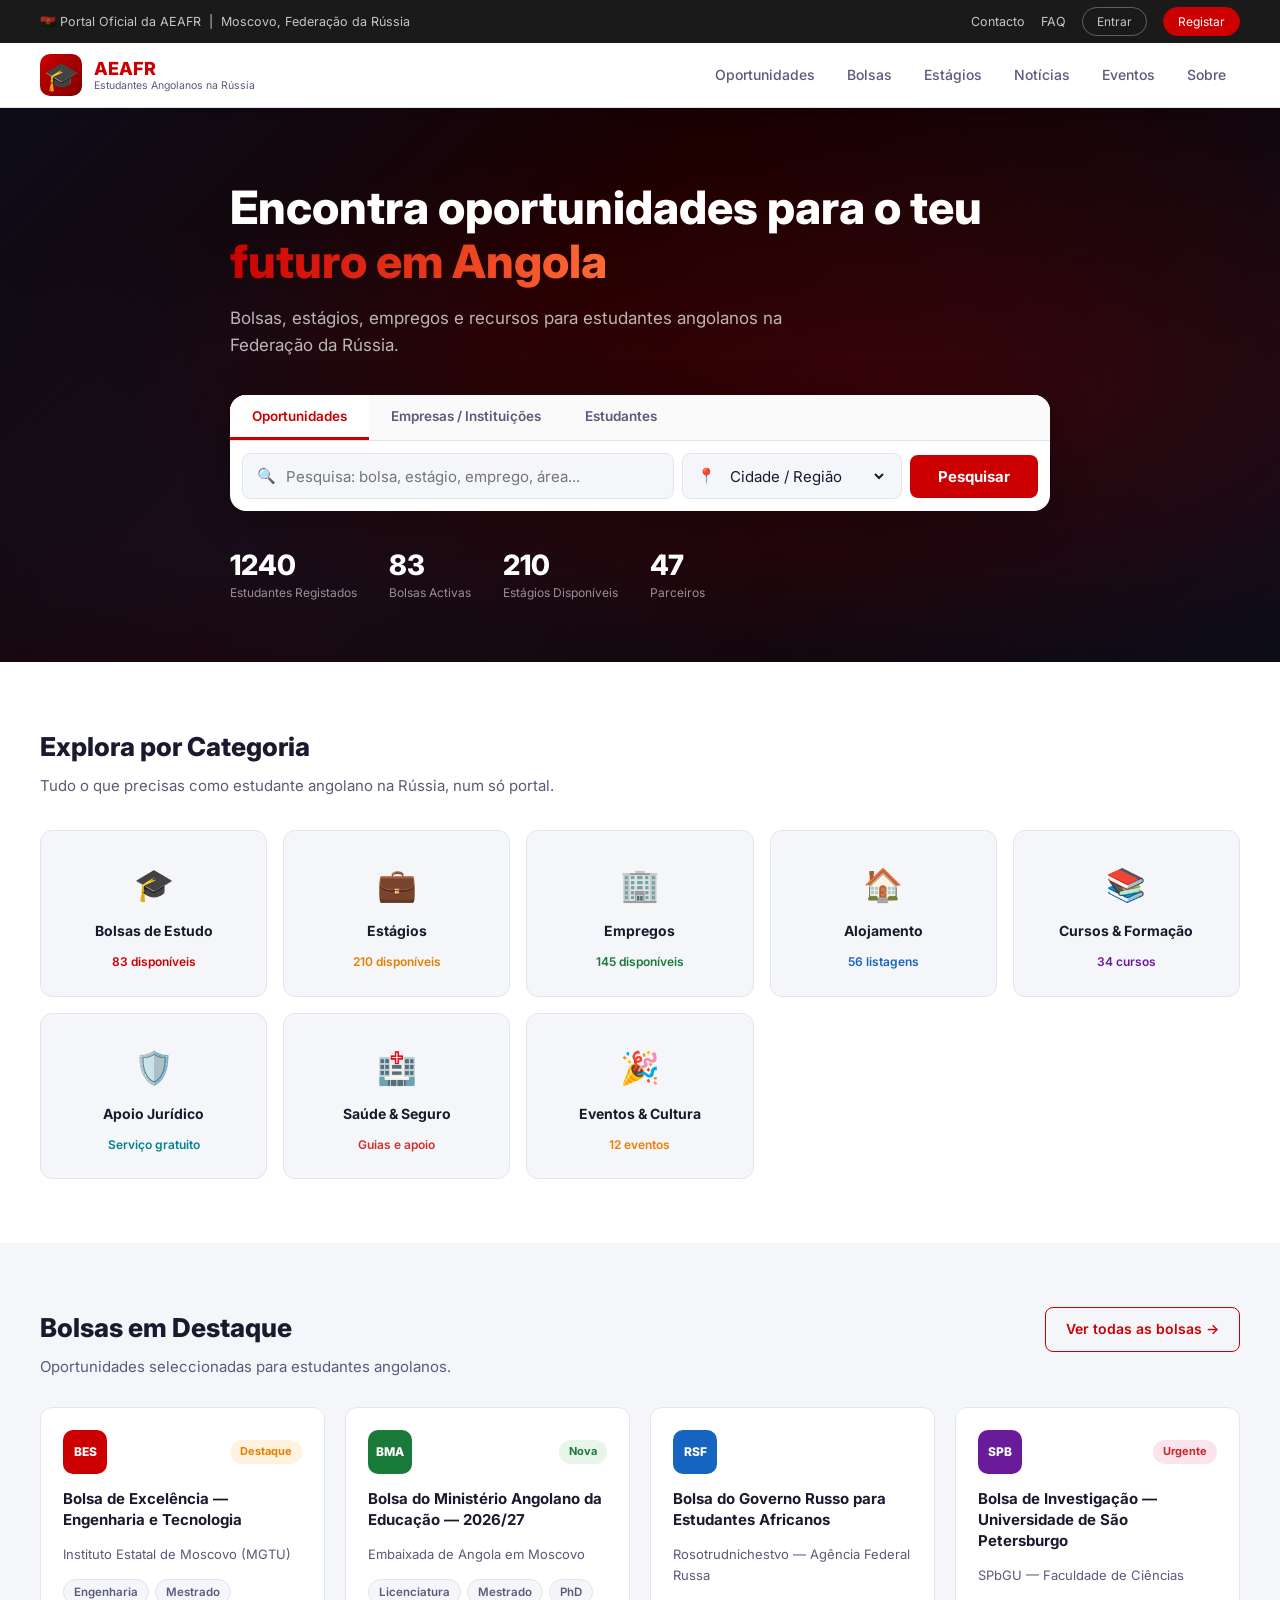
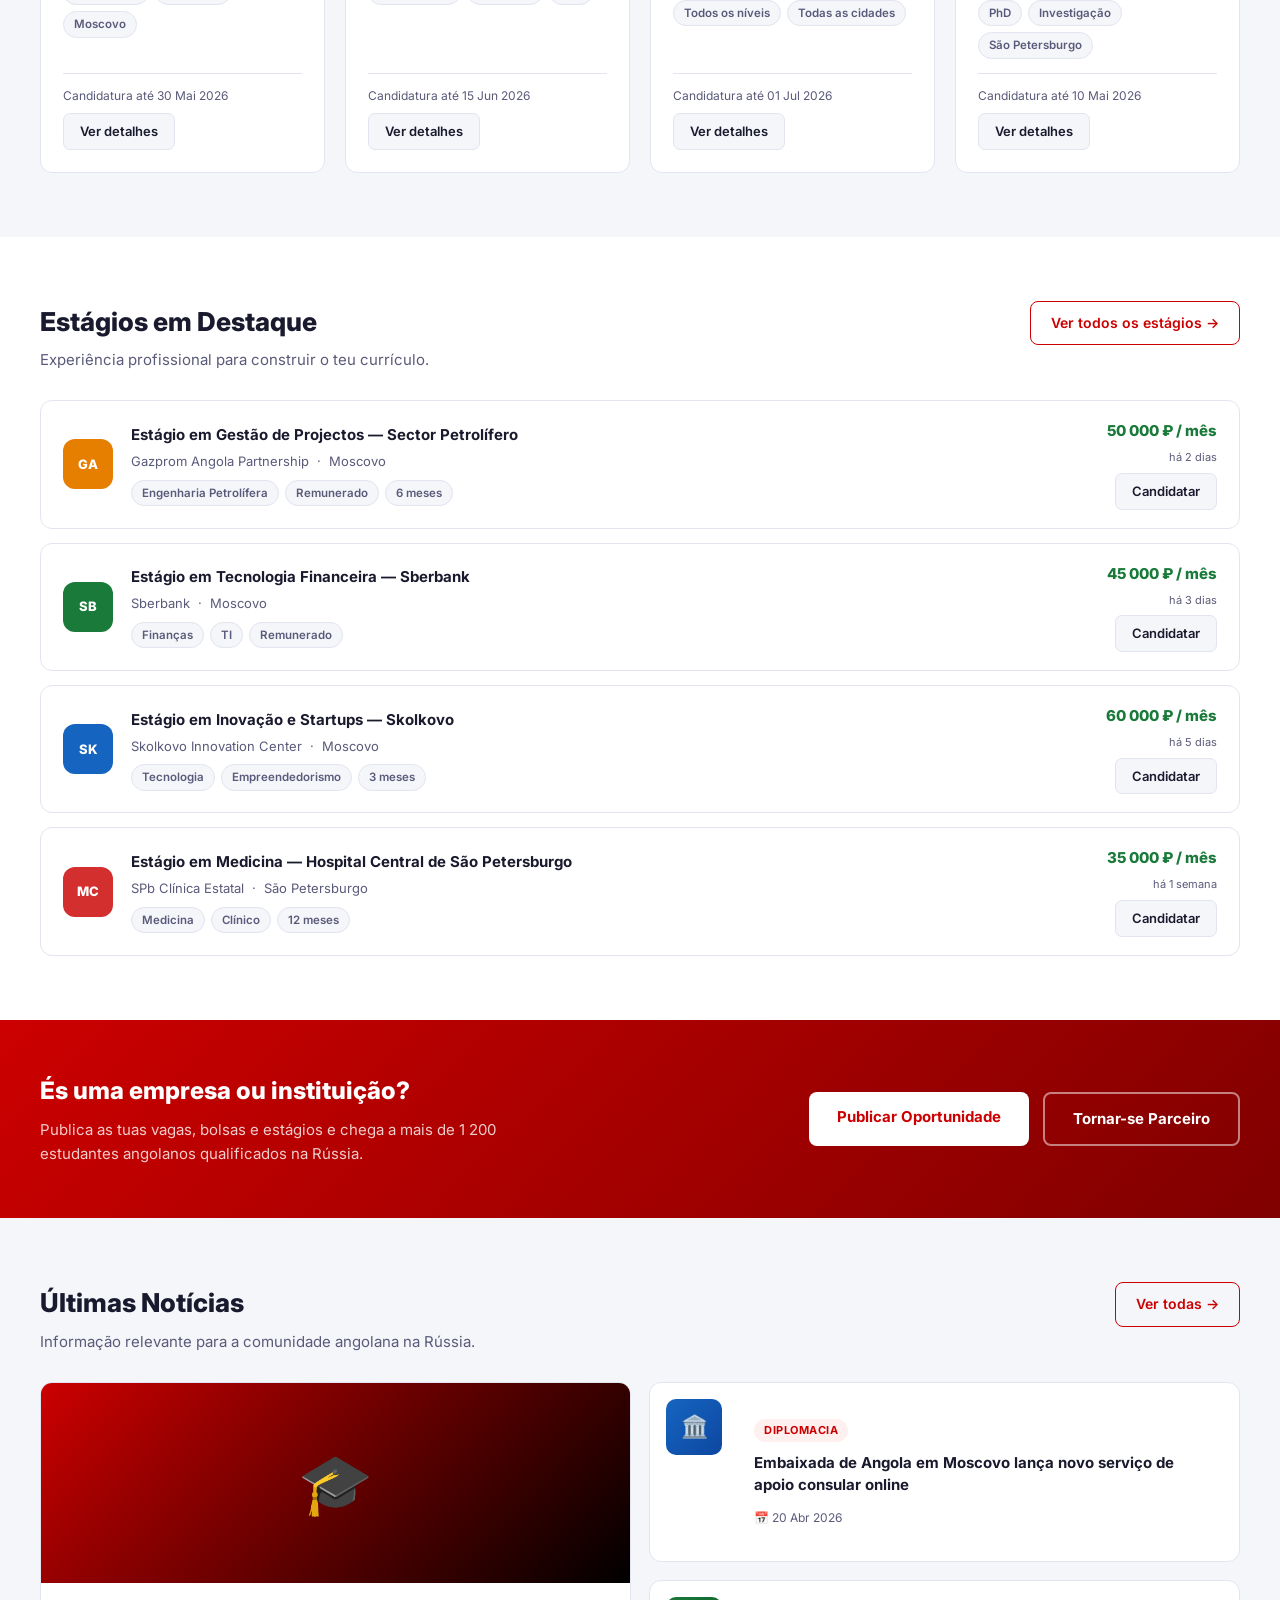
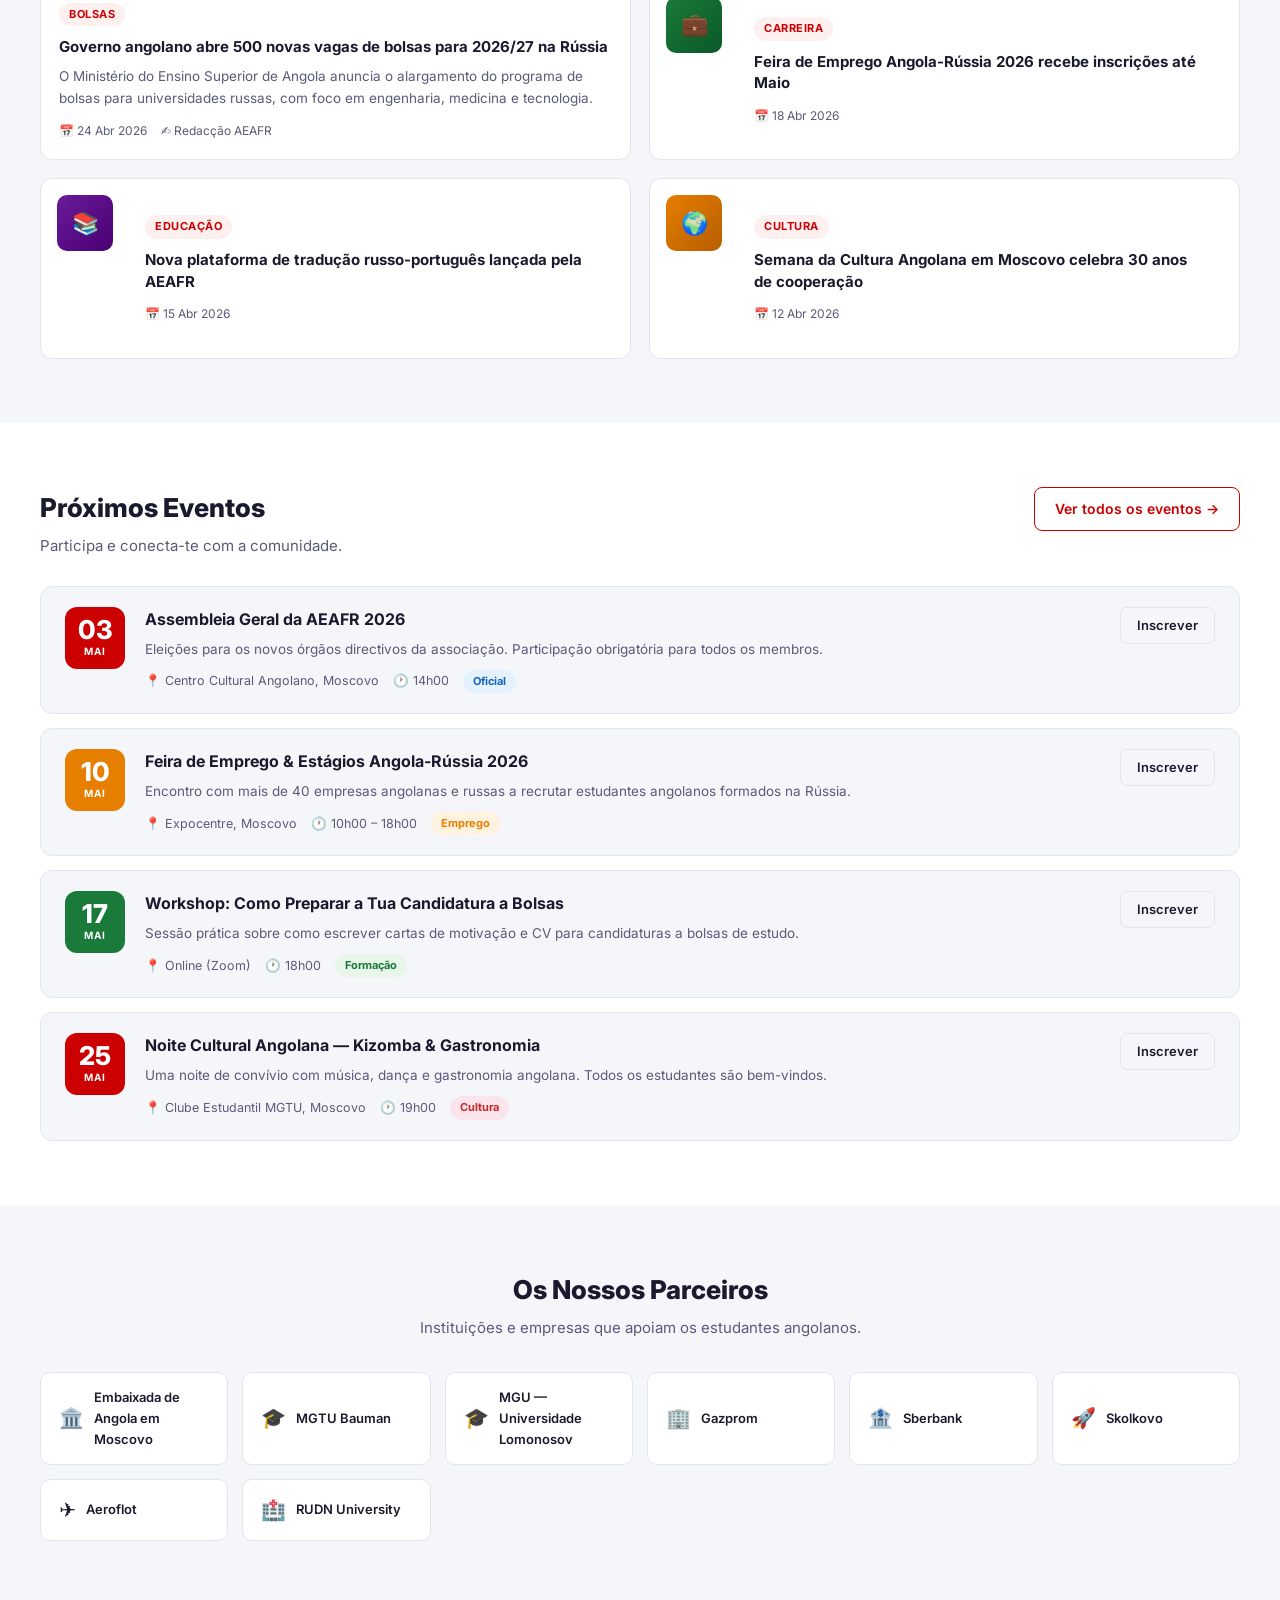
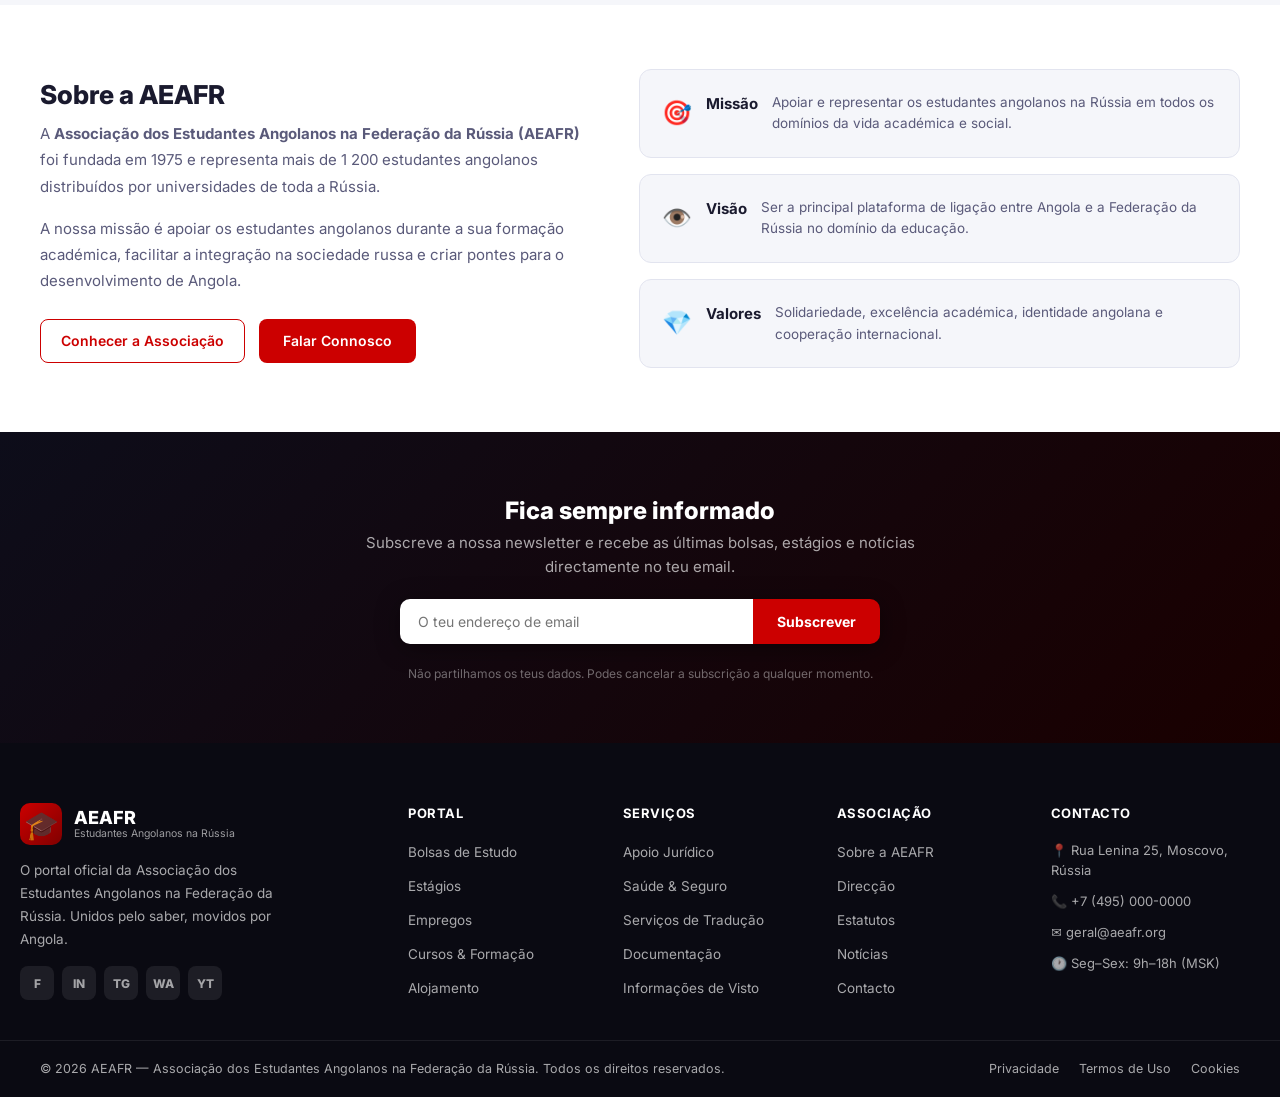
==== index.html @ 0f97c2ab "Add AEAFR student portal — complete frontend Full portal for the Associação dos Estudantes Angolanos" ====
<!DOCTYPE html>
<html lang="pt">
<head>
  <meta charset="UTF-8" />
  <meta name="viewport" content="width=device-width, initial-scale=1.0" />
  <title>AEAFR — Associação dos Estudantes Angolanos na Federação da Rússia</title>
  <meta name="description" content="Portal oficial da Associação dos Estudantes Angolanos na Federação da Rússia. Bolsas, estágios, notícias e apoio aos estudantes." />
  <link rel="stylesheet" href="css/style.css" />
  <link rel="preconnect" href="https://fonts.googleapis.com" />
  <link href="https://fonts.googleapis.com/css2?family=Inter:wght@300;400;500;600;700;800&display=swap" rel="stylesheet" />
</head>
<body>

  <!-- TOP BAR -->
  <div class="topbar">
    <div class="container topbar-inner">
      <span>🇦🇴 Portal Oficial da AEAFR &nbsp;|&nbsp; Moscovo, Federação da Rússia</span>
      <div class="topbar-links">
        <a href="#contacto">Contacto</a>
        <a href="#faq">FAQ</a>
        <a href="login.html" class="btn-topbar">Entrar</a>
        <a href="register.html" class="btn-topbar btn-topbar-accent">Registar</a>
      </div>
    </div>
  </div>

  <!-- HEADER -->
  <header class="header">
    <div class="container header-inner">
      <a href="index.html" class="logo">
        <div class="logo-icon">🎓</div>
        <div class="logo-text">
          <span class="logo-main">AEAFR</span>
          <span class="logo-sub">Estudantes Angolanos na Rússia</span>
        </div>
      </a>

      <nav class="nav">
        <a href="#oportunidades" class="nav-link">Oportunidades</a>
        <a href="#bolsas" class="nav-link">Bolsas</a>
        <a href="#estagios" class="nav-link">Estágios</a>
        <a href="#noticias" class="nav-link">Notícias</a>
        <a href="#eventos" class="nav-link">Eventos</a>
        <a href="#sobre" class="nav-link">Sobre</a>
      </nav>

      <button class="hamburger" id="hamburger" aria-label="Menu">
        <span></span><span></span><span></span>
      </button>
    </div>

    <nav class="mobile-nav" id="mobileNav">
      <a href="#oportunidades">Oportunidades</a>
      <a href="#bolsas">Bolsas</a>
      <a href="#estagios">Estágios</a>
      <a href="#noticias">Notícias</a>
      <a href="#eventos">Eventos</a>
      <a href="#sobre">Sobre</a>
    </nav>
  </header>

  <!-- HERO -->
  <section class="hero">
    <div class="hero-bg"></div>
    <div class="container hero-content">
      <h1 class="hero-title">Encontra oportunidades para o teu <span class="highlight">futuro em Angola</span></h1>
      <p class="hero-subtitle">Bolsas, estágios, empregos e recursos para estudantes angolanos na Federação da Rússia.</p>

      <div class="search-box">
        <div class="search-tabs">
          <button class="tab active" data-tab="oportunidades">Oportunidades</button>
          <button class="tab" data-tab="empresas">Empresas / Instituições</button>
          <button class="tab" data-tab="estudantes">Estudantes</button>
        </div>
        <div class="search-form">
          <div class="search-field">
            <span class="search-icon">🔍</span>
            <input type="text" id="searchInput" placeholder="Pesquisa: bolsa, estágio, emprego, área..." />
          </div>
          <div class="search-field search-location">
            <span class="search-icon">📍</span>
            <select id="searchLocation">
              <option value="">Cidade / Região</option>
              <option>Moscovo</option>
              <option>São Petersburgo</option>
              <option>Novosibirsk</option>
              <option>Ecaterimburgo</option>
              <option>Cazã</option>
              <option>Nizhny Novgorod</option>
              <option>Toda a Rússia</option>
            </select>
          </div>
          <button class="btn-search" onclick="doSearch()">Pesquisar</button>
        </div>
      </div>

      <div class="hero-stats">
        <div class="stat"><span class="stat-num" data-target="1240">0</span><span class="stat-label">Estudantes Registados</span></div>
        <div class="stat"><span class="stat-num" data-target="83">0</span><span class="stat-label">Bolsas Activas</span></div>
        <div class="stat"><span class="stat-num" data-target="210">0</span><span class="stat-label">Estágios Disponíveis</span></div>
        <div class="stat"><span class="stat-num" data-target="47">0</span><span class="stat-label">Parceiros</span></div>
      </div>
    </div>
  </section>

  <!-- CATEGORIAS -->
  <section class="categorias" id="oportunidades">
    <div class="container">
      <h2 class="section-title">Explora por Categoria</h2>
      <p class="section-sub">Tudo o que precisas como estudante angolano na Rússia, num só portal.</p>
      <div class="cat-grid">
        <a href="bolsas.html" class="cat-card" style="--c:#cc0000">
          <div class="cat-icon">🎓</div>
          <div class="cat-name">Bolsas de Estudo</div>
          <div class="cat-count">83 disponíveis</div>
        </a>
        <a href="estagios.html" class="cat-card" style="--c:#e67e00">
          <div class="cat-icon">💼</div>
          <div class="cat-name">Estágios</div>
          <div class="cat-count">210 disponíveis</div>
        </a>
        <a href="empregos.html" class="cat-card" style="--c:#1a7a3a">
          <div class="cat-icon">🏢</div>
          <div class="cat-name">Empregos</div>
          <div class="cat-count">145 disponíveis</div>
        </a>
        <a href="alojamento.html" class="cat-card" style="--c:#1565c0">
          <div class="cat-icon">🏠</div>
          <div class="cat-name">Alojamento</div>
          <div class="cat-count">56 listagens</div>
        </a>
        <a href="cursos.html" class="cat-card" style="--c:#6a1b9a">
          <div class="cat-icon">📚</div>
          <div class="cat-name">Cursos & Formação</div>
          <div class="cat-count">34 cursos</div>
        </a>
        <a href="servicos.html" class="cat-card" style="--c:#00838f">
          <div class="cat-icon">🛡️</div>
          <div class="cat-name">Apoio Jurídico</div>
          <div class="cat-count">Serviço gratuito</div>
        </a>
        <a href="saude.html" class="cat-card" style="--c:#d32f2f">
          <div class="cat-icon">🏥</div>
          <div class="cat-name">Saúde & Seguro</div>
          <div class="cat-count">Guias e apoio</div>
        </a>
        <a href="eventos.html" class="cat-card" style="--c:#f57c00">
          <div class="cat-icon">🎉</div>
          <div class="cat-name">Eventos & Cultura</div>
          <div class="cat-count">12 eventos</div>
        </a>
      </div>
    </div>
  </section>

  <!-- OPORTUNIDADES EM DESTAQUE -->
  <section class="oport-section" id="bolsas">
    <div class="container">
      <div class="section-header">
        <div>
          <h2 class="section-title">Bolsas em Destaque</h2>
          <p class="section-sub">Oportunidades seleccionadas para estudantes angolanos.</p>
        </div>
        <a href="bolsas.html" class="btn-outline">Ver todas as bolsas →</a>
      </div>

      <div class="oport-grid" id="bolsasGrid">

        <article class="oport-card">
          <div class="oport-card-header">
            <div class="oport-logo" style="background:#cc0000">BES</div>
            <div class="oport-badge destaque">Destaque</div>
          </div>
          <h3 class="oport-title">Bolsa de Excelência — Engenharia e Tecnologia</h3>
          <p class="oport-org">Instituto Estatal de Moscovo (MGTU)</p>
          <div class="oport-tags">
            <span class="tag">Engenharia</span>
            <span class="tag">Mestrado</span>
            <span class="tag">Moscovo</span>
          </div>
          <div class="oport-footer">
            <span class="oport-date">Candidatura até 30 Mai 2026</span>
            <a href="#" class="btn-card">Ver detalhes</a>
          </div>
        </article>

        <article class="oport-card">
          <div class="oport-card-header">
            <div class="oport-logo" style="background:#1a7a3a">BMA</div>
            <div class="oport-badge nova">Nova</div>
          </div>
          <h3 class="oport-title">Bolsa do Ministério Angolano da Educação — 2026/27</h3>
          <p class="oport-org">Embaixada de Angola em Moscovo</p>
          <div class="oport-tags">
            <span class="tag">Licenciatura</span>
            <span class="tag">Mestrado</span>
            <span class="tag">PhD</span>
          </div>
          <div class="oport-footer">
            <span class="oport-date">Candidatura até 15 Jun 2026</span>
            <a href="#" class="btn-card">Ver detalhes</a>
          </div>
        </article>

        <article class="oport-card">
          <div class="oport-card-header">
            <div class="oport-logo" style="background:#1565c0">RSF</div>
            <div class="oport-badge"></div>
          </div>
          <h3 class="oport-title">Bolsa do Governo Russo para Estudantes Africanos</h3>
          <p class="oport-org">Rosotrudnichestvo — Agência Federal Russa</p>
          <div class="oport-tags">
            <span class="tag">Todos os níveis</span>
            <span class="tag">Todas as cidades</span>
          </div>
          <div class="oport-footer">
            <span class="oport-date">Candidatura até 01 Jul 2026</span>
            <a href="#" class="btn-card">Ver detalhes</a>
          </div>
        </article>

        <article class="oport-card">
          <div class="oport-card-header">
            <div class="oport-logo" style="background:#6a1b9a">SPB</div>
            <div class="oport-badge urgente">Urgente</div>
          </div>
          <h3 class="oport-title">Bolsa de Investigação — Universidade de São Petersburgo</h3>
          <p class="oport-org">SPbGU — Faculdade de Ciências</p>
          <div class="oport-tags">
            <span class="tag">PhD</span>
            <span class="tag">Investigação</span>
            <span class="tag">São Petersburgo</span>
          </div>
          <div class="oport-footer">
            <span class="oport-date">Candidatura até 10 Mai 2026</span>
            <a href="#" class="btn-card">Ver detalhes</a>
          </div>
        </article>

      </div>
    </div>
  </section>

  <!-- ESTÁGIOS -->
  <section class="oport-section oport-light" id="estagios">
    <div class="container">
      <div class="section-header">
        <div>
          <h2 class="section-title">Estágios em Destaque</h2>
          <p class="section-sub">Experiência profissional para construir o teu currículo.</p>
        </div>
        <a href="estagios.html" class="btn-outline">Ver todos os estágios →</a>
      </div>

      <div class="estagios-list">

        <article class="estagio-card">
          <div class="estagio-logo" style="background:#e67e00">GA</div>
          <div class="estagio-info">
            <h3><a href="#">Estágio em Gestão de Projectos — Sector Petrolífero</a></h3>
            <p class="estagio-org">Gazprom Angola Partnership &nbsp;·&nbsp; Moscovo</p>
            <div class="oport-tags">
              <span class="tag">Engenharia Petrolífera</span>
              <span class="tag">Remunerado</span>
              <span class="tag">6 meses</span>
            </div>
          </div>
          <div class="estagio-meta">
            <span class="estagio-salario">50 000 ₽ / mês</span>
            <span class="estagio-data">há 2 dias</span>
            <a href="#" class="btn-card">Candidatar</a>
          </div>
        </article>

        <article class="estagio-card">
          <div class="estagio-logo" style="background:#1a7a3a">SB</div>
          <div class="estagio-info">
            <h3><a href="#">Estágio em Tecnologia Financeira — Sberbank</a></h3>
            <p class="estagio-org">Sberbank &nbsp;·&nbsp; Moscovo</p>
            <div class="oport-tags">
              <span class="tag">Finanças</span>
              <span class="tag">TI</span>
              <span class="tag">Remunerado</span>
            </div>
          </div>
          <div class="estagio-meta">
            <span class="estagio-salario">45 000 ₽ / mês</span>
            <span class="estagio-data">há 3 dias</span>
            <a href="#" class="btn-card">Candidatar</a>
          </div>
        </article>

        <article class="estagio-card">
          <div class="estagio-logo" style="background:#1565c0">SK</div>
          <div class="estagio-info">
            <h3><a href="#">Estágio em Inovação e Startups — Skolkovo</a></h3>
            <p class="estagio-org">Skolkovo Innovation Center &nbsp;·&nbsp; Moscovo</p>
            <div class="oport-tags">
              <span class="tag">Tecnologia</span>
              <span class="tag">Empreendedorismo</span>
              <span class="tag">3 meses</span>
            </div>
          </div>
          <div class="estagio-meta">
            <span class="estagio-salario">60 000 ₽ / mês</span>
            <span class="estagio-data">há 5 dias</span>
            <a href="#" class="btn-card">Candidatar</a>
          </div>
        </article>

        <article class="estagio-card">
          <div class="estagio-logo" style="background:#d32f2f">MC</div>
          <div class="estagio-info">
            <h3><a href="#">Estágio em Medicina — Hospital Central de São Petersburgo</a></h3>
            <p class="estagio-org">SPb Clínica Estatal &nbsp;·&nbsp; São Petersburgo</p>
            <div class="oport-tags">
              <span class="tag">Medicina</span>
              <span class="tag">Clínico</span>
              <span class="tag">12 meses</span>
            </div>
          </div>
          <div class="estagio-meta">
            <span class="estagio-salario">35 000 ₽ / mês</span>
            <span class="estagio-data">há 1 semana</span>
            <a href="#" class="btn-card">Candidatar</a>
          </div>
        </article>

      </div>
    </div>
  </section>

  <!-- BANNER CTA -->
  <section class="cta-banner">
    <div class="container cta-inner">
      <div class="cta-text">
        <h2>És uma empresa ou instituição?</h2>
        <p>Publica as tuas vagas, bolsas e estágios e chega a mais de 1 200 estudantes angolanos qualificados na Rússia.</p>
      </div>
      <div class="cta-actions">
        <a href="publicar.html" class="btn-cta-primary">Publicar Oportunidade</a>
        <a href="parceiros.html" class="btn-cta-secondary">Tornar-se Parceiro</a>
      </div>
    </div>
  </section>

  <!-- NOTÍCIAS -->
  <section class="noticias-section" id="noticias">
    <div class="container">
      <div class="section-header">
        <div>
          <h2 class="section-title">Últimas Notícias</h2>
          <p class="section-sub">Informação relevante para a comunidade angolana na Rússia.</p>
        </div>
        <a href="noticias.html" class="btn-outline">Ver todas →</a>
      </div>

      <div class="noticias-grid">

        <article class="noticia-card noticia-destaque">
          <div class="noticia-img" style="background:linear-gradient(135deg,#cc0000,#000)">
            <div class="noticia-img-content">🎓</div>
          </div>
          <div class="noticia-body">
            <span class="noticia-categoria">Bolsas</span>
            <h3><a href="#">Governo angolano abre 500 novas vagas de bolsas para 2026/27 na Rússia</a></h3>
            <p>O Ministério do Ensino Superior de Angola anuncia o alargamento do programa de bolsas para universidades russas, com foco em engenharia, medicina e tecnologia.</p>
            <div class="noticia-meta">
              <span>📅 24 Abr 2026</span>
              <span>✍️ Redacção AEAFR</span>
            </div>
          </div>
        </article>

        <article class="noticia-card">
          <div class="noticia-img-small" style="background:linear-gradient(135deg,#1565c0,#0d47a1)">🏛️</div>
          <div class="noticia-body">
            <span class="noticia-categoria">Diplomacia</span>
            <h3><a href="#">Embaixada de Angola em Moscovo lança novo serviço de apoio consular online</a></h3>
            <div class="noticia-meta"><span>📅 20 Abr 2026</span></div>
          </div>
        </article>

        <article class="noticia-card">
          <div class="noticia-img-small" style="background:linear-gradient(135deg,#1a7a3a,#0a5928)">💼</div>
          <div class="noticia-body">
            <span class="noticia-categoria">Carreira</span>
            <h3><a href="#">Feira de Emprego Angola-Rússia 2026 recebe inscrições até Maio</a></h3>
            <div class="noticia-meta"><span>📅 18 Abr 2026</span></div>
          </div>
        </article>

        <article class="noticia-card">
          <div class="noticia-img-small" style="background:linear-gradient(135deg,#6a1b9a,#4a0072)">📚</div>
          <div class="noticia-body">
            <span class="noticia-categoria">Educação</span>
            <h3><a href="#">Nova plataforma de tradução russo-português lançada pela AEAFR</a></h3>
            <div class="noticia-meta"><span>📅 15 Abr 2026</span></div>
          </div>
        </article>

        <article class="noticia-card">
          <div class="noticia-img-small" style="background:linear-gradient(135deg,#e67e00,#b85e00)">🌍</div>
          <div class="noticia-body">
            <span class="noticia-categoria">Cultura</span>
            <h3><a href="#">Semana da Cultura Angolana em Moscovo celebra 30 anos de cooperação</a></h3>
            <div class="noticia-meta"><span>📅 12 Abr 2026</span></div>
          </div>
        </article>

      </div>
    </div>
  </section>

  <!-- EVENTOS -->
  <section class="eventos-section" id="eventos">
    <div class="container">
      <div class="section-header">
        <div>
          <h2 class="section-title">Próximos Eventos</h2>
          <p class="section-sub">Participa e conecta-te com a comunidade.</p>
        </div>
        <a href="eventos.html" class="btn-outline">Ver todos os eventos →</a>
      </div>

      <div class="eventos-grid">

        <article class="evento-card">
          <div class="evento-data">
            <span class="evento-dia">03</span>
            <span class="evento-mes">MAI</span>
          </div>
          <div class="evento-info">
            <h3>Assembleia Geral da AEAFR 2026</h3>
            <p>Eleições para os novos órgãos directivos da associação. Participação obrigatória para todos os membros.</p>
            <div class="evento-meta">
              <span>📍 Centro Cultural Angolano, Moscovo</span>
              <span>🕐 14h00</span>
              <span class="evento-tag tag-oficial">Oficial</span>
            </div>
          </div>
          <a href="#" class="btn-card">Inscrever</a>
        </article>

        <article class="evento-card">
          <div class="evento-data" style="--ec:#e67e00">
            <span class="evento-dia">10</span>
            <span class="evento-mes">MAI</span>
          </div>
          <div class="evento-info">
            <h3>Feira de Emprego & Estágios Angola-Rússia 2026</h3>
            <p>Encontro com mais de 40 empresas angolanas e russas a recrutar estudantes angolanos formados na Rússia.</p>
            <div class="evento-meta">
              <span>📍 Expocentre, Moscovo</span>
              <span>🕐 10h00 – 18h00</span>
              <span class="evento-tag tag-emprego">Emprego</span>
            </div>
          </div>
          <a href="#" class="btn-card">Inscrever</a>
        </article>

        <article class="evento-card">
          <div class="evento-data" style="--ec:#1a7a3a">
            <span class="evento-dia">17</span>
            <span class="evento-mes">MAI</span>
          </div>
          <div class="evento-info">
            <h3>Workshop: Como Preparar a Tua Candidatura a Bolsas</h3>
            <p>Sessão prática sobre como escrever cartas de motivação e CV para candidaturas a bolsas de estudo.</p>
            <div class="evento-meta">
              <span>📍 Online (Zoom)</span>
              <span>🕐 18h00</span>
              <span class="evento-tag tag-formacao">Formação</span>
            </div>
          </div>
          <a href="#" class="btn-card">Inscrever</a>
        </article>

        <article class="evento-card">
          <div class="evento-data" style="--ec:#cc0000">
            <span class="evento-dia">25</span>
            <span class="evento-mes">MAI</span>
          </div>
          <div class="evento-info">
            <h3>Noite Cultural Angolana — Kizomba & Gastronomia</h3>
            <p>Uma noite de convívio com música, dança e gastronomia angolana. Todos os estudantes são bem-vindos.</p>
            <div class="evento-meta">
              <span>📍 Clube Estudantil MGTU, Moscovo</span>
              <span>🕐 19h00</span>
              <span class="evento-tag tag-cultura">Cultura</span>
            </div>
          </div>
          <a href="#" class="btn-card">Inscrever</a>
        </article>

      </div>
    </div>
  </section>

  <!-- PARCEIROS -->
  <section class="parceiros-section">
    <div class="container">
      <h2 class="section-title text-center">Os Nossos Parceiros</h2>
      <p class="section-sub text-center">Instituições e empresas que apoiam os estudantes angolanos.</p>
      <div class="parceiros-grid">
        <div class="parceiro"><span>🏛️</span><span>Embaixada de Angola em Moscovo</span></div>
        <div class="parceiro"><span>🎓</span><span>MGTU Bauman</span></div>
        <div class="parceiro"><span>🎓</span><span>MGU — Universidade Lomonosov</span></div>
        <div class="parceiro"><span>🏢</span><span>Gazprom</span></div>
        <div class="parceiro"><span>🏦</span><span>Sberbank</span></div>
        <div class="parceiro"><span>🚀</span><span>Skolkovo</span></div>
        <div class="parceiro"><span>✈️</span><span>Aeroflot</span></div>
        <div class="parceiro"><span>🏥</span><span>RUDN University</span></div>
      </div>
    </div>
  </section>

  <!-- SOBRE -->
  <section class="sobre-section" id="sobre">
    <div class="container sobre-inner">
      <div class="sobre-text">
        <h2 class="section-title">Sobre a AEAFR</h2>
        <p>A <strong>Associação dos Estudantes Angolanos na Federação da Rússia (AEAFR)</strong> foi fundada em 1975 e representa mais de 1 200 estudantes angolanos distribuídos por universidades de toda a Rússia.</p>
        <p>A nossa missão é apoiar os estudantes angolanos durante a sua formação académica, facilitar a integração na sociedade russa e criar pontes para o desenvolvimento de Angola.</p>
        <div class="sobre-links">
          <a href="sobre.html" class="btn-outline">Conhecer a Associação</a>
          <a href="contacto.html" class="btn-primary">Falar Connosco</a>
        </div>
      </div>
      <div class="sobre-cards">
        <div class="sobre-card">
          <div class="sobre-card-icon">🎯</div>
          <h4>Missão</h4>
          <p>Apoiar e representar os estudantes angolanos na Rússia em todos os domínios da vida académica e social.</p>
        </div>
        <div class="sobre-card">
          <div class="sobre-card-icon">👁️</div>
          <h4>Visão</h4>
          <p>Ser a principal plataforma de ligação entre Angola e a Federação da Rússia no domínio da educação.</p>
        </div>
        <div class="sobre-card">
          <div class="sobre-card-icon">💎</div>
          <h4>Valores</h4>
          <p>Solidariedade, excelência académica, identidade angolana e cooperação internacional.</p>
        </div>
      </div>
    </div>
  </section>

  <!-- NEWSLETTER -->
  <section class="newsletter-section" id="contacto">
    <div class="container newsletter-inner">
      <div class="newsletter-text">
        <h2>Fica sempre informado</h2>
        <p>Subscreve a nossa newsletter e recebe as últimas bolsas, estágios e notícias directamente no teu email.</p>
      </div>
      <form class="newsletter-form" onsubmit="subscribeNewsletter(event)">
        <input type="email" id="newsletterEmail" placeholder="O teu endereço de email" required />
        <button type="submit">Subscrever</button>
      </form>
      <p class="newsletter-privacy">Não partilhamos os teus dados. Podes cancelar a subscrição a qualquer momento.</p>
    </div>
  </section>

  <!-- FOOTER -->
  <footer class="footer">
    <div class="container footer-grid">

      <div class="footer-brand">
        <div class="logo">
          <div class="logo-icon">🎓</div>
          <div class="logo-text">
            <span class="logo-main" style="color:#fff">AEAFR</span>
            <span class="logo-sub" style="color:rgba(255,255,255,0.6)">Estudantes Angolanos na Rússia</span>
          </div>
        </div>
        <p>O portal oficial da Associação dos Estudantes Angolanos na Federação da Rússia. Unidos pelo saber, movidos por Angola.</p>
        <div class="footer-social">
          <a href="#" class="social-link" title="Facebook">f</a>
          <a href="#" class="social-link" title="Instagram">in</a>
          <a href="#" class="social-link" title="Telegram">tg</a>
          <a href="#" class="social-link" title="WhatsApp">wa</a>
          <a href="#" class="social-link" title="YouTube">yt</a>
        </div>
      </div>

      <div class="footer-col">
        <h4>Portal</h4>
        <ul>
          <li><a href="bolsas.html">Bolsas de Estudo</a></li>
          <li><a href="estagios.html">Estágios</a></li>
          <li><a href="empregos.html">Empregos</a></li>
          <li><a href="cursos.html">Cursos & Formação</a></li>
          <li><a href="alojamento.html">Alojamento</a></li>
        </ul>
      </div>

      <div class="footer-col">
        <h4>Serviços</h4>
        <ul>
          <li><a href="servicos.html">Apoio Jurídico</a></li>
          <li><a href="saude.html">Saúde & Seguro</a></li>
          <li><a href="traducao.html">Serviços de Tradução</a></li>
          <li><a href="documentos.html">Documentação</a></li>
          <li><a href="visto.html">Informações de Visto</a></li>
        </ul>
      </div>

      <div class="footer-col">
        <h4>Associação</h4>
        <ul>
          <li><a href="sobre.html">Sobre a AEAFR</a></li>
          <li><a href="direcao.html">Direcção</a></li>
          <li><a href="estatutos.html">Estatutos</a></li>
          <li><a href="noticias.html">Notícias</a></li>
          <li><a href="contacto.html">Contacto</a></li>
        </ul>
      </div>

      <div class="footer-col">
        <h4>Contacto</h4>
        <ul class="footer-contact">
          <li>📍 Rua Lenina 25, Moscovo, Rússia</li>
          <li>📞 +7 (495) 000-0000</li>
          <li>✉️ geral@aeafr.org</li>
          <li>🕐 Seg–Sex: 9h–18h (MSK)</li>
        </ul>
      </div>

    </div>

    <div class="footer-bottom">
      <div class="container footer-bottom-inner">
        <span>© 2026 AEAFR — Associação dos Estudantes Angolanos na Federação da Rússia. Todos os direitos reservados.</span>
        <div class="footer-bottom-links">
          <a href="privacidade.html">Privacidade</a>
          <a href="termos.html">Termos de Uso</a>
          <a href="cookies.html">Cookies</a>
        </div>
      </div>
    </div>
  </footer>

  <!-- BACK TO TOP -->
  <button class="back-to-top" id="backToTop" onclick="scrollToTop()" title="Voltar ao topo">↑</button>

  <script src="js/main.js"></script>
</body>
</html>
---- css/style.css ----
/* ===== RESET & BASE ===== */
*, *::before, *::after { box-sizing: border-box; margin: 0; padding: 0; }

:root {
  --angola-red:    #cc0000;
  --angola-black:  #1a1a1a;
  --russia-blue:   #1565c0;
  --green:         #1a7a3a;
  --accent:        #e67e00;
  --bg:            #f5f6fa;
  --bg-white:      #ffffff;
  --text:          #1a1a2e;
  --text-light:    #5a5a7a;
  --border:        #e2e4ef;
  --shadow:        0 2px 16px rgba(0,0,0,.08);
  --shadow-hover:  0 8px 32px rgba(0,0,0,.15);
  --radius:        12px;
  --radius-sm:     8px;
  --transition:    .22s ease;
  --max-w:         1240px;
  --header-h:      64px;
}

html { scroll-behavior: smooth; }

body {
  font-family: 'Inter', system-ui, sans-serif;
  background: var(--bg);
  color: var(--text);
  line-height: 1.6;
  font-size: 15px;
}

a { color: inherit; text-decoration: none; }
img { display: block; max-width: 100%; }
ul { list-style: none; }
input, select, button { font-family: inherit; font-size: inherit; }

.container {
  max-width: var(--max-w);
  margin: 0 auto;
  padding: 0 20px;
}

/* ===== TOPBAR ===== */
.topbar {
  background: var(--angola-black);
  color: rgba(255,255,255,.75);
  font-size: 12.5px;
  padding: 7px 0;
}
.topbar-inner {
  display: flex;
  align-items: center;
  justify-content: space-between;
  flex-wrap: wrap;
  gap: 8px;
}
.topbar-links { display: flex; align-items: center; gap: 16px; }
.topbar-links a { color: rgba(255,255,255,.75); transition: color var(--transition); }
.topbar-links a:hover { color: #fff; }
.btn-topbar {
  padding: 4px 14px;
  border: 1px solid rgba(255,255,255,.3);
  border-radius: 20px;
  font-size: 12px;
  transition: all var(--transition);
}
.btn-topbar:hover { background: rgba(255,255,255,.1); }
.btn-topbar-accent {
  background: var(--angola-red);
  border-color: var(--angola-red);
  color: #fff !important;
}
.btn-topbar-accent:hover { background: #a80000; }

/* ===== HEADER ===== */
.header {
  position: sticky;
  top: 0;
  z-index: 100;
  background: var(--bg-white);
  border-bottom: 1px solid var(--border);
  box-shadow: 0 2px 8px rgba(0,0,0,.06);
}
.header-inner {
  display: flex;
  align-items: center;
  justify-content: space-between;
  height: var(--header-h);
  gap: 24px;
}

.logo { display: flex; align-items: center; gap: 12px; }
.logo-icon {
  font-size: 28px;
  width: 42px;
  height: 42px;
  display: grid;
  place-items: center;
  background: linear-gradient(135deg, var(--angola-red), #800000);
  border-radius: 10px;
}
.logo-text { display: flex; flex-direction: column; line-height: 1.2; }
.logo-main { font-size: 18px; font-weight: 800; color: var(--angola-red); }
.logo-sub  { font-size: 10.5px; color: var(--text-light); white-space: nowrap; }

.nav { display: flex; align-items: center; gap: 4px; }
.nav-link {
  padding: 8px 14px;
  border-radius: var(--radius-sm);
  font-size: 14px;
  font-weight: 500;
  color: var(--text-light);
  transition: all var(--transition);
}
.nav-link:hover { background: var(--bg); color: var(--text); }
.nav-link.active { color: var(--angola-red); background: #fff0f0; }

.hamburger {
  display: none;
  flex-direction: column;
  gap: 5px;
  background: none;
  border: none;
  cursor: pointer;
  padding: 6px;
}
.hamburger span {
  width: 22px; height: 2px;
  background: var(--text);
  border-radius: 2px;
  display: block;
  transition: var(--transition);
}

.mobile-nav {
  display: none;
  flex-direction: column;
  background: var(--bg-white);
  border-top: 1px solid var(--border);
  padding: 8px 20px 16px;
}
.mobile-nav a {
  padding: 11px 0;
  font-size: 15px;
  font-weight: 500;
  color: var(--text);
  border-bottom: 1px solid var(--border);
}
.mobile-nav.open { display: flex; }

/* ===== HERO ===== */
.hero {
  position: relative;
  background: linear-gradient(135deg, #0d0d1a 0%, #1a0000 40%, #0d0d1a 100%);
  padding: 72px 0 60px;
  overflow: hidden;
}
.hero-bg {
  position: absolute; inset: 0;
  background:
    radial-gradient(ellipse 60% 50% at 70% 50%, rgba(204,0,0,.18), transparent),
    radial-gradient(ellipse 40% 60% at 20% 80%, rgba(21,101,192,.12), transparent);
  pointer-events: none;
}
.hero-content {
  position: relative;
  max-width: 860px;
}
.hero-title {
  font-size: clamp(26px, 4.5vw, 46px);
  font-weight: 800;
  color: #fff;
  line-height: 1.18;
  margin-bottom: 16px;
}
.highlight {
  background: linear-gradient(90deg, var(--angola-red), #ff6b35);
  -webkit-background-clip: text;
  -webkit-text-fill-color: transparent;
  background-clip: text;
}
.hero-subtitle {
  font-size: 17px;
  color: rgba(255,255,255,.7);
  margin-bottom: 36px;
  max-width: 600px;
}

/* SEARCH BOX */
.search-box {
  background: #fff;
  border-radius: 16px;
  overflow: hidden;
  box-shadow: 0 8px 40px rgba(0,0,0,.3);
  margin-bottom: 40px;
}
.search-tabs {
  display: flex;
  border-bottom: 1px solid var(--border);
  background: #fafafa;
}
.tab {
  padding: 13px 22px;
  font-size: 13.5px;
  font-weight: 600;
  color: var(--text-light);
  background: none;
  border: none;
  border-bottom: 3px solid transparent;
  cursor: pointer;
  transition: all var(--transition);
}
.tab:hover { color: var(--text); }
.tab.active { color: var(--angola-red); border-bottom-color: var(--angola-red); background: #fff; }
.search-form {
  display: flex;
  align-items: center;
  gap: 0;
  padding: 12px;
  gap: 8px;
  flex-wrap: wrap;
}
.search-field {
  display: flex;
  align-items: center;
  gap: 10px;
  flex: 1;
  min-width: 200px;
  background: var(--bg);
  border: 1.5px solid var(--border);
  border-radius: var(--radius-sm);
  padding: 10px 14px;
  transition: border-color var(--transition);
}
.search-field:focus-within { border-color: var(--angola-red); }
.search-field input,
.search-field select {
  border: none;
  background: none;
  outline: none;
  width: 100%;
  color: var(--text);
}
.search-field select { cursor: pointer; }
.search-icon { font-size: 15px; flex-shrink: 0; }
.search-location { max-width: 220px; }
.btn-search {
  background: var(--angola-red);
  color: #fff;
  border: none;
  border-radius: var(--radius-sm);
  padding: 12px 28px;
  font-weight: 700;
  font-size: 15px;
  cursor: pointer;
  transition: background var(--transition);
  white-space: nowrap;
}
.btn-search:hover { background: #a80000; }

/* HERO STATS */
.hero-stats {
  display: flex;
  gap: 32px;
  flex-wrap: wrap;
}
.stat { display: flex; flex-direction: column; }
.stat-num {
  font-size: 28px;
  font-weight: 800;
  color: #fff;
  line-height: 1;
}
.stat-label { font-size: 12px; color: rgba(255,255,255,.55); margin-top: 4px; }

/* ===== SECTIONS COMMON ===== */
section { padding: 64px 0; }

.section-title { font-size: clamp(20px, 3vw, 26px); font-weight: 800; margin-bottom: 6px; }
.section-sub { color: var(--text-light); font-size: 15px; margin-bottom: 32px; }
.text-center { text-align: center; }

.section-header {
  display: flex;
  align-items: flex-start;
  justify-content: space-between;
  gap: 16px;
  flex-wrap: wrap;
  margin-bottom: 28px;
}
.section-header .section-sub { margin-bottom: 0; }

/* BUTTONS */
.btn-outline {
  display: inline-flex;
  align-items: center;
  gap: 6px;
  padding: 10px 20px;
  border: 1.5px solid var(--angola-red);
  color: var(--angola-red);
  border-radius: 8px;
  font-weight: 600;
  font-size: 14px;
  transition: all var(--transition);
  white-space: nowrap;
}
.btn-outline:hover { background: var(--angola-red); color: #fff; }

.btn-primary {
  display: inline-flex;
  align-items: center;
  padding: 10px 24px;
  background: var(--angola-red);
  color: #fff;
  border-radius: 8px;
  font-weight: 600;
  font-size: 14px;
  transition: background var(--transition);
}
.btn-primary:hover { background: #a80000; }

.btn-card {
  display: inline-block;
  padding: 7px 16px;
  background: var(--bg);
  border: 1.5px solid var(--border);
  border-radius: 7px;
  font-size: 13px;
  font-weight: 600;
  color: var(--text);
  transition: all var(--transition);
  white-space: nowrap;
}
.btn-card:hover { background: var(--angola-red); color: #fff; border-color: var(--angola-red); }

/* ===== CATEGORIAS ===== */
.categorias { background: var(--bg-white); }
.cat-grid {
  display: grid;
  grid-template-columns: repeat(auto-fill, minmax(200px, 1fr));
  gap: 16px;
}
.cat-card {
  display: flex;
  flex-direction: column;
  align-items: center;
  padding: 28px 16px 24px;
  background: var(--bg);
  border: 1.5px solid var(--border);
  border-radius: var(--radius);
  text-align: center;
  transition: all var(--transition);
  gap: 10px;
  cursor: pointer;
  position: relative;
  overflow: hidden;
}
.cat-card::before {
  content: '';
  position: absolute;
  top: 0; left: 0; right: 0;
  height: 3px;
  background: var(--c, var(--angola-red));
  transform: scaleX(0);
  transition: transform var(--transition);
}
.cat-card:hover { background: var(--bg-white); box-shadow: var(--shadow-hover); transform: translateY(-3px); }
.cat-card:hover::before { transform: scaleX(1); }
.cat-icon { font-size: 32px; }
.cat-name { font-size: 14px; font-weight: 700; color: var(--text); }
.cat-count { font-size: 12px; color: var(--c, var(--angola-red)); font-weight: 600; }

/* ===== OPORTUNIDADES ===== */
.oport-section { background: var(--bg); }
.oport-light { background: var(--bg-white); }

.oport-grid {
  display: grid;
  grid-template-columns: repeat(auto-fill, minmax(280px, 1fr));
  gap: 20px;
}

.oport-card {
  background: var(--bg-white);
  border: 1.5px solid var(--border);
  border-radius: var(--radius);
  padding: 22px;
  display: flex;
  flex-direction: column;
  gap: 14px;
  transition: all var(--transition);
}
.oport-card:hover { box-shadow: var(--shadow-hover); transform: translateY(-3px); border-color: transparent; }

.oport-card-header {
  display: flex;
  align-items: center;
  justify-content: space-between;
}
.oport-logo {
  width: 44px; height: 44px;
  border-radius: 10px;
  background: var(--angola-red);
  color: #fff;
  font-size: 12px;
  font-weight: 800;
  display: grid;
  place-items: center;
}
.oport-badge {
  font-size: 11px;
  font-weight: 700;
  padding: 3px 10px;
  border-radius: 20px;
}
.oport-badge.destaque { background: #fff3e0; color: #e67e00; }
.oport-badge.nova { background: #e8f5e9; color: #1a7a3a; }
.oport-badge.urgente { background: #fce4ec; color: #c62828; }

.oport-title { font-size: 15px; font-weight: 700; line-height: 1.4; }
.oport-org { font-size: 13px; color: var(--text-light); }

.oport-tags { display: flex; flex-wrap: wrap; gap: 6px; }
.tag {
  font-size: 11.5px;
  font-weight: 600;
  padding: 3px 10px;
  background: var(--bg);
  border: 1px solid var(--border);
  border-radius: 20px;
  color: var(--text-light);
}

.oport-footer {
  display: flex;
  align-items: center;
  justify-content: space-between;
  gap: 8px;
  flex-wrap: wrap;
  margin-top: auto;
  padding-top: 12px;
  border-top: 1px solid var(--border);
}
.oport-date { font-size: 12px; color: var(--text-light); }

/* ===== ESTÁGIOS LIST ===== */
.estagios-list { display: flex; flex-direction: column; gap: 14px; }

.estagio-card {
  display: flex;
  align-items: center;
  gap: 18px;
  background: var(--bg-white);
  border: 1.5px solid var(--border);
  border-radius: var(--radius);
  padding: 18px 22px;
  transition: all var(--transition);
  flex-wrap: wrap;
}
.estagio-card:hover { box-shadow: var(--shadow-hover); border-color: transparent; }

.estagio-logo {
  width: 50px; height: 50px; flex-shrink: 0;
  border-radius: 12px;
  color: #fff;
  font-size: 13px;
  font-weight: 800;
  display: grid;
  place-items: center;
}
.estagio-info { flex: 1; min-width: 220px; }
.estagio-info h3 { font-size: 15px; font-weight: 700; margin-bottom: 4px; }
.estagio-info h3 a:hover { color: var(--angola-red); }
.estagio-org { font-size: 13px; color: var(--text-light); margin-bottom: 8px; }

.estagio-meta {
  display: flex;
  flex-direction: column;
  align-items: flex-end;
  gap: 6px;
  min-width: 130px;
}
.estagio-salario { font-size: 15px; font-weight: 800; color: var(--green); }
.estagio-data { font-size: 11px; color: var(--text-light); }

/* ===== CTA BANNER ===== */
.cta-banner {
  background: linear-gradient(135deg, var(--angola-red), #800000);
  padding: 52px 0;
}
.cta-inner {
  display: flex;
  align-items: center;
  justify-content: space-between;
  gap: 32px;
  flex-wrap: wrap;
}
.cta-text h2 { font-size: 24px; font-weight: 800; color: #fff; margin-bottom: 8px; }
.cta-text p { color: rgba(255,255,255,.8); max-width: 520px; }
.cta-actions { display: flex; gap: 14px; flex-wrap: wrap; }
.btn-cta-primary {
  padding: 13px 28px;
  background: #fff;
  color: var(--angola-red);
  border-radius: 8px;
  font-weight: 700;
  font-size: 15px;
  transition: all var(--transition);
}
.btn-cta-primary:hover { background: #f0f0f0; }
.btn-cta-secondary {
  padding: 13px 28px;
  background: transparent;
  color: #fff;
  border: 2px solid rgba(255,255,255,.5);
  border-radius: 8px;
  font-weight: 700;
  font-size: 15px;
  transition: all var(--transition);
}
.btn-cta-secondary:hover { background: rgba(255,255,255,.1); }

/* ===== NOTÍCIAS ===== */
.noticias-section { background: var(--bg); }
.noticias-grid {
  display: grid;
  grid-template-columns: 1fr 1fr;
  grid-template-rows: auto auto;
  gap: 18px;
}
.noticia-card {
  background: var(--bg-white);
  border: 1.5px solid var(--border);
  border-radius: var(--radius);
  overflow: hidden;
  transition: all var(--transition);
}
.noticia-card:hover { box-shadow: var(--shadow-hover); border-color: transparent; }

.noticia-destaque {
  grid-row: span 2;
  display: flex;
  flex-direction: column;
}
.noticia-img {
  height: 200px;
  display: grid;
  place-items: center;
}
.noticia-img-content { font-size: 60px; }

.noticia-card:not(.noticia-destaque) {
  display: flex;
  gap: 14px;
  padding: 16px;
  align-items: flex-start;
}
.noticia-img-small {
  width: 56px; height: 56px;
  flex-shrink: 0;
  border-radius: 10px;
  display: grid;
  place-items: center;
  font-size: 22px;
}

.noticia-body { padding: 18px; flex: 1; }
.noticia-categoria {
  display: inline-block;
  font-size: 11px;
  font-weight: 700;
  text-transform: uppercase;
  letter-spacing: .5px;
  color: var(--angola-red);
  background: #fff0f0;
  padding: 3px 10px;
  border-radius: 20px;
  margin-bottom: 10px;
}
.noticia-body h3 { font-size: 15px; font-weight: 700; line-height: 1.45; margin-bottom: 8px; }
.noticia-body h3 a:hover { color: var(--angola-red); }
.noticia-body p { font-size: 13.5px; color: var(--text-light); line-height: 1.6; }
.noticia-meta { display: flex; gap: 14px; font-size: 12px; color: var(--text-light); margin-top: 12px; flex-wrap: wrap; }

/* ===== EVENTOS ===== */
.eventos-section { background: var(--bg-white); }
.eventos-grid { display: flex; flex-direction: column; gap: 14px; }

.evento-card {
  display: flex;
  align-items: flex-start;
  gap: 20px;
  background: var(--bg);
  border: 1.5px solid var(--border);
  border-radius: var(--radius);
  padding: 20px 24px;
  transition: all var(--transition);
}
.evento-card:hover { box-shadow: var(--shadow-hover); background: var(--bg-white); }

.evento-data {
  display: flex;
  flex-direction: column;
  align-items: center;
  min-width: 60px;
  background: var(--ec, var(--angola-red));
  border-radius: 12px;
  padding: 10px 8px;
  color: #fff;
}
.evento-dia { font-size: 26px; font-weight: 800; line-height: 1; }
.evento-mes { font-size: 10px; font-weight: 700; letter-spacing: 1px; }

.evento-info { flex: 1; }
.evento-info h3 { font-size: 16px; font-weight: 700; margin-bottom: 6px; }
.evento-info p { font-size: 13.5px; color: var(--text-light); margin-bottom: 10px; line-height: 1.55; }
.evento-meta { display: flex; gap: 14px; font-size: 12.5px; color: var(--text-light); flex-wrap: wrap; align-items: center; }
.evento-tag {
  font-size: 11px; font-weight: 700;
  padding: 3px 10px; border-radius: 20px;
}
.tag-oficial { background: #e3f2fd; color: #1565c0; }
.tag-emprego { background: #fff3e0; color: #e67e00; }
.tag-formacao { background: #e8f5e9; color: #1a7a3a; }
.tag-cultura  { background: #fce4ec; color: #c62828; }

/* ===== PARCEIROS ===== */
.parceiros-section { background: var(--bg); }
.parceiros-grid {
  display: grid;
  grid-template-columns: repeat(auto-fill, minmax(180px, 1fr));
  gap: 14px;
  margin-top: 32px;
}
.parceiro {
  display: flex;
  align-items: center;
  gap: 10px;
  background: var(--bg-white);
  border: 1.5px solid var(--border);
  border-radius: 10px;
  padding: 14px 18px;
  font-size: 13px;
  font-weight: 600;
  transition: all var(--transition);
}
.parceiro:hover { border-color: var(--angola-red); box-shadow: var(--shadow); }
.parceiro span:first-child { font-size: 20px; }

/* ===== SOBRE ===== */
.sobre-section { background: var(--bg-white); }
.sobre-inner {
  display: grid;
  grid-template-columns: 1fr 1.1fr;
  gap: 52px;
  align-items: center;
}
.sobre-text p { color: var(--text-light); margin-bottom: 16px; line-height: 1.75; }
.sobre-links { display: flex; gap: 14px; flex-wrap: wrap; margin-top: 24px; }

.sobre-cards { display: grid; gap: 16px; }
.sobre-card {
  background: var(--bg);
  border-radius: var(--radius);
  padding: 22px;
  display: flex;
  gap: 14px;
  align-items: flex-start;
  border: 1.5px solid var(--border);
  transition: all var(--transition);
}
.sobre-card:hover { border-color: var(--angola-red); box-shadow: var(--shadow); }
.sobre-card-icon { font-size: 24px; flex-shrink: 0; margin-top: 2px; }
.sobre-card h4 { font-size: 15px; font-weight: 700; margin-bottom: 5px; }
.sobre-card p { font-size: 13.5px; color: var(--text-light); line-height: 1.6; }

/* ===== NEWSLETTER ===== */
.newsletter-section {
  background: linear-gradient(135deg, #0d0d1a, #1a0000);
  padding: 60px 0;
}
.newsletter-inner {
  display: flex;
  flex-direction: column;
  align-items: center;
  text-align: center;
  gap: 20px;
  max-width: 600px;
  margin: 0 auto;
}
.newsletter-text h2 { font-size: 24px; font-weight: 800; color: #fff; }
.newsletter-text p { color: rgba(255,255,255,.65); font-size: 15px; }
.newsletter-form {
  display: flex;
  gap: 0;
  width: 100%;
  max-width: 480px;
  border-radius: 10px;
  overflow: hidden;
  box-shadow: 0 4px 24px rgba(0,0,0,.4);
}
.newsletter-form input {
  flex: 1;
  padding: 14px 18px;
  border: none;
  outline: none;
  font-size: 14px;
  background: #fff;
}
.newsletter-form button {
  background: var(--angola-red);
  color: #fff;
  border: none;
  padding: 14px 24px;
  font-weight: 700;
  font-size: 14px;
  cursor: pointer;
  transition: background var(--transition);
  white-space: nowrap;
}
.newsletter-form button:hover { background: #a80000; }
.newsletter-privacy { font-size: 12px; color: rgba(255,255,255,.4); }

/* ===== FOOTER ===== */
.footer { background: #0a0a12; color: rgba(255,255,255,.65); }
.footer-grid {
  display: grid;
  grid-template-columns: 2fr 1fr 1fr 1fr 1.2fr;
  gap: 40px;
  padding: 60px 0 40px;
}
.footer-brand p { font-size: 13.5px; margin-top: 14px; line-height: 1.7; max-width: 280px; }
.footer-social { display: flex; gap: 8px; margin-top: 16px; }
.social-link {
  width: 34px; height: 34px;
  background: rgba(255,255,255,.08);
  border-radius: 8px;
  display: grid;
  place-items: center;
  font-size: 12px;
  font-weight: 800;
  text-transform: uppercase;
  color: rgba(255,255,255,.6);
  transition: all var(--transition);
}
.social-link:hover { background: var(--angola-red); color: #fff; }

.footer-col h4 { font-size: 13px; font-weight: 700; color: #fff; text-transform: uppercase; letter-spacing: .5px; margin-bottom: 16px; }
.footer-col ul { display: flex; flex-direction: column; gap: 10px; }
.footer-col ul li a { font-size: 13.5px; transition: color var(--transition); }
.footer-col ul li a:hover { color: #fff; }
.footer-contact li { font-size: 13px; display: flex; gap: 8px; }

.footer-bottom {
  border-top: 1px solid rgba(255,255,255,.08);
  padding: 18px 0;
}
.footer-bottom-inner {
  display: flex;
  align-items: center;
  justify-content: space-between;
  gap: 16px;
  flex-wrap: wrap;
  font-size: 12.5px;
}
.footer-bottom-links { display: flex; gap: 20px; }
.footer-bottom-links a:hover { color: #fff; }

/* ===== BACK TO TOP ===== */
.back-to-top {
  position: fixed;
  bottom: 28px;
  right: 28px;
  width: 44px; height: 44px;
  background: var(--angola-red);
  color: #fff;
  border: none;
  border-radius: 50%;
  font-size: 18px;
  font-weight: 700;
  cursor: pointer;
  box-shadow: 0 4px 16px rgba(204,0,0,.4);
  transition: all var(--transition);
  opacity: 0;
  pointer-events: none;
  z-index: 90;
}
.back-to-top.visible { opacity: 1; pointer-events: auto; }
.back-to-top:hover { transform: translateY(-3px); box-shadow: 0 8px 24px rgba(204,0,0,.5); }

/* ===== RESPONSIVE ===== */
@media (max-width: 1024px) {
  .footer-grid { grid-template-columns: 1fr 1fr 1fr; }
  .footer-brand { grid-column: span 3; }
  .noticias-grid { grid-template-columns: 1fr; }
  .noticia-destaque { grid-row: auto; }
  .sobre-inner { grid-template-columns: 1fr; }
}

@media (max-width: 768px) {
  .nav { display: none; }
  .hamburger { display: flex; }
  .topbar-links .btn-topbar { display: none; }
  .topbar-links .btn-topbar-accent { display: block; }
  .search-form { flex-direction: column; }
  .search-field, .search-location { max-width: 100%; width: 100%; }
  .btn-search { width: 100%; }
  .hero-stats { gap: 20px; }
  .cat-grid { grid-template-columns: repeat(2, 1fr); }
  .estagio-meta { align-items: flex-start; }
  .evento-card { flex-wrap: wrap; }
  .footer-grid { grid-template-columns: 1fr 1fr; }
  .footer-brand { grid-column: span 2; }
  .cta-inner { flex-direction: column; text-align: center; }
}

@media (max-width: 480px) {
  .hero { padding: 48px 0 40px; }
  .cat-grid { grid-template-columns: 1fr 1fr; }
  .oport-grid { grid-template-columns: 1fr; }
  .footer-grid { grid-template-columns: 1fr; }
  .footer-brand { grid-column: 1; }
  .hero-stats { flex-wrap: wrap; gap: 16px; }
  .stat-num { font-size: 22px; }
}

/* ===== ANIMATIONS ===== */
@keyframes fadeUp {
  from { opacity: 0; transform: translateY(20px); }
  to   { opacity: 1; transform: translateY(0); }
}
.hero-title, .hero-subtitle, .search-box, .hero-stats {
  animation: fadeUp .6s ease both;
}
.hero-subtitle { animation-delay: .1s; }
.search-box     { animation-delay: .2s; }
.hero-stats     { animation-delay: .3s; }
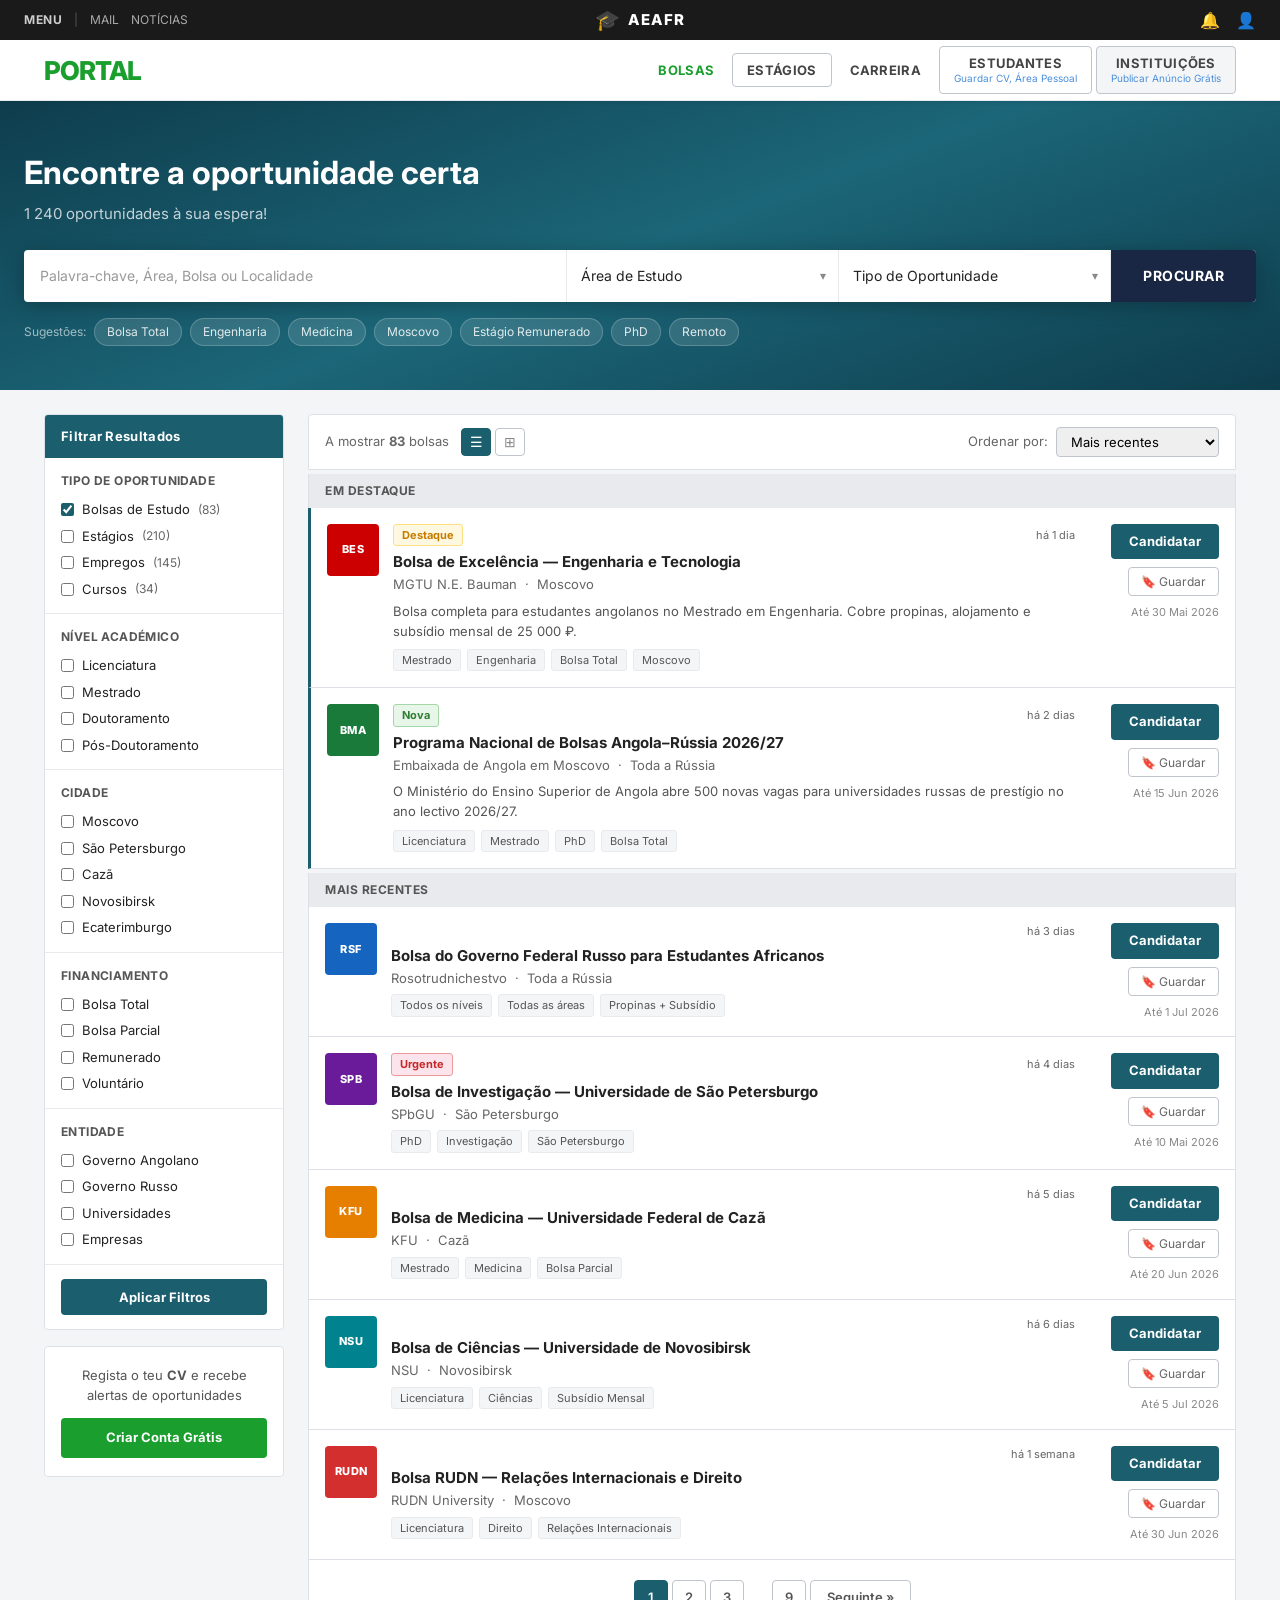
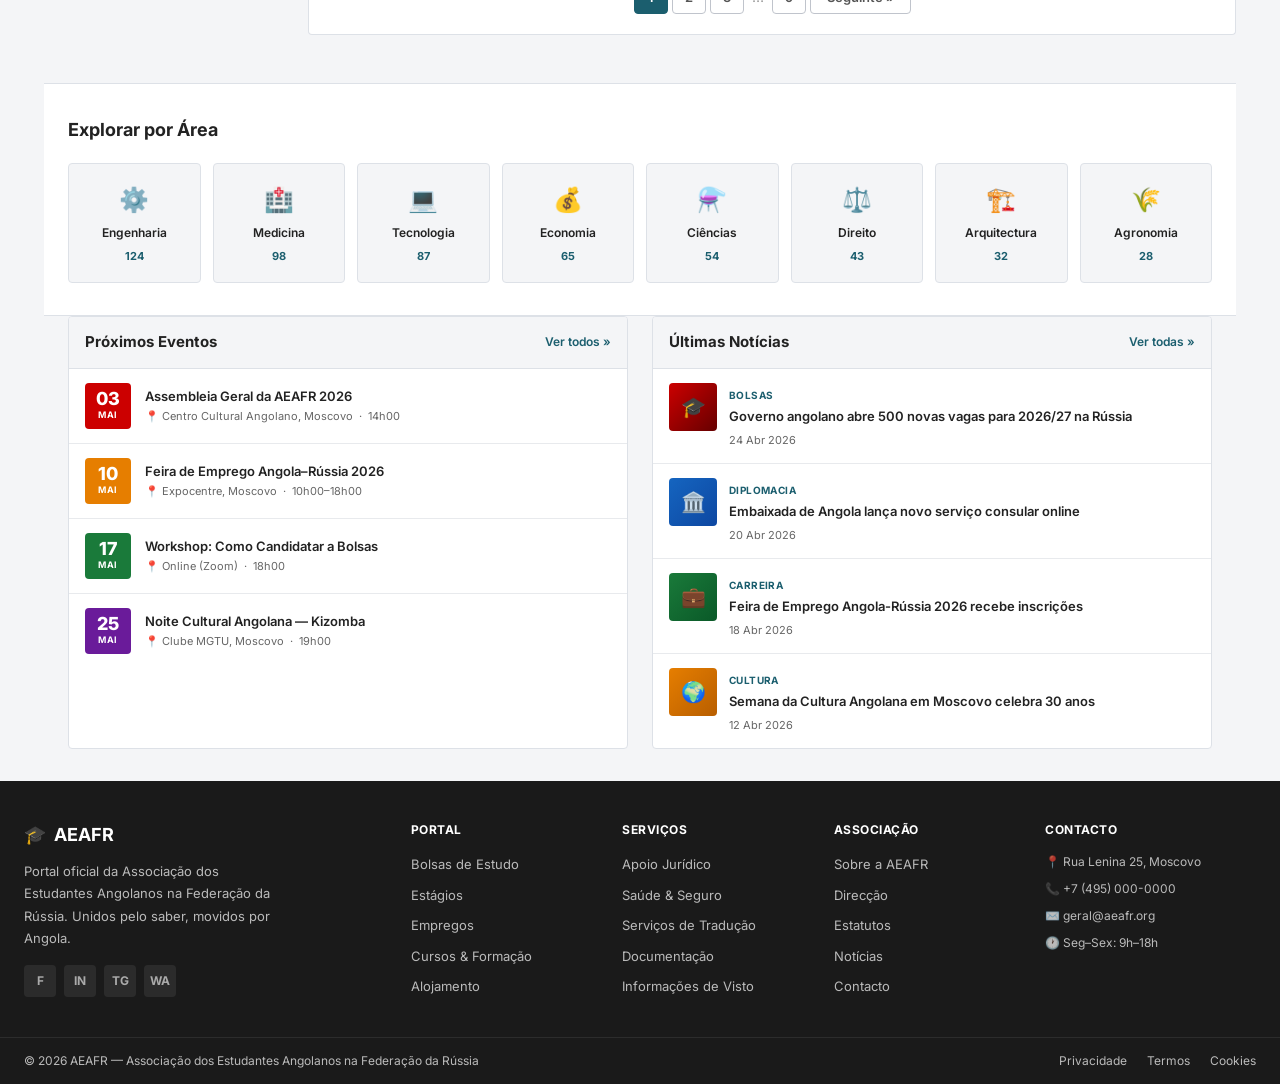
==== commit c6ea0b6b: "Redesign portal to match emprego.sapo.pt layout - Black topbar with AEAFR logo centred (like SAPO to" ====
--- a/index.html
+++ b/index.html
@@ -4,645 +4,575 @@
   <meta charset="UTF-8" />
   <meta name="viewport" content="width=device-width, initial-scale=1.0" />
   <title>AEAFR — Associação dos Estudantes Angolanos na Federação da Rússia</title>
-  <meta name="description" content="Portal oficial da Associação dos Estudantes Angolanos na Federação da Rússia. Bolsas, estágios, notícias e apoio aos estudantes." />
+  <meta name="description" content="Portal oficial da AEAFR. Bolsas, estágios, carreira e apoio para estudantes angolanos na Rússia." />
   <link rel="stylesheet" href="css/style.css" />
-  <link rel="preconnect" href="https://fonts.googleapis.com" />
-  <link href="https://fonts.googleapis.com/css2?family=Inter:wght@300;400;500;600;700;800&display=swap" rel="stylesheet" />
+  <link href="https://fonts.googleapis.com/css2?family=Inter:wght@400;500;600;700;800&display=swap" rel="stylesheet" />
 </head>
 <body>
 
-  <!-- TOP BAR -->
+  <!-- ===== TOPBAR PRETA ===== -->
   <div class="topbar">
-    <div class="container topbar-inner">
-      <span>🇦🇴 Portal Oficial da AEAFR &nbsp;|&nbsp; Moscovo, Federação da Rússia</span>
-      <div class="topbar-links">
-        <a href="#contacto">Contacto</a>
-        <a href="#faq">FAQ</a>
-        <a href="login.html" class="btn-topbar">Entrar</a>
-        <a href="register.html" class="btn-topbar btn-topbar-accent">Registar</a>
-      </div>
+    <div class="topbar-left">
+      <span class="topbar-menu">MENU</span>
+      <span class="topbar-sep">|</span>
+      <a href="#">MAIL</a>
+      <a href="#">NOTÍCIAS</a>
+    </div>
+    <div class="topbar-center">
+      <a href="index.html" class="topbar-logo">
+        <div class="topbar-logo-icon">🎓</div>
+        <span class="topbar-logo-text">AEAFR</span>
+      </a>
+    </div>
+    <div class="topbar-right">
+      <a href="#" title="Notificações">🔔</a>
+      <a href="login.html" title="Conta">👤</a>
     </div>
   </div>
 
-  <!-- HEADER -->
-  <header class="header">
-    <div class="container header-inner">
-      <a href="index.html" class="logo">
-        <div class="logo-icon">🎓</div>
-        <div class="logo-text">
-          <span class="logo-main">AEAFR</span>
-          <span class="logo-sub">Estudantes Angolanos na Rússia</span>
-        </div>
-      </a>
-
-      <nav class="nav">
-        <a href="#oportunidades" class="nav-link">Oportunidades</a>
-        <a href="#bolsas" class="nav-link">Bolsas</a>
-        <a href="#estagios" class="nav-link">Estágios</a>
-        <a href="#noticias" class="nav-link">Notícias</a>
-        <a href="#eventos" class="nav-link">Eventos</a>
-        <a href="#sobre" class="nav-link">Sobre</a>
+  <!-- ===== HEADER BRANCO ===== -->
+  <header class="header" id="header">
+    <div class="header-inner">
+      <a href="index.html" class="brand">PORTAL</a>
+
+      <nav class="main-nav">
+        <a href="index.html" class="nav-item active">BOLSAS</a>
+        <a href="estagios.html" class="nav-item bordered">ESTÁGIOS</a>
+        <a href="carreira.html" class="nav-item">CARREIRA</a>
+        <a href="login.html" class="nav-item nav-cta">
+          ESTUDANTES
+          <small>Guardar CV, Área Pessoal</small>
+        </a>
+        <a href="publicar.html" class="nav-item nav-cta nav-cta-alt">
+          INSTITUIÇÕES
+          <small>Publicar Anúncio Grátis</small>
+        </a>
       </nav>
 
-      <button class="hamburger" id="hamburger" aria-label="Menu">
+      <button class="hamburger" id="hamburger">
         <span></span><span></span><span></span>
       </button>
     </div>
 
     <nav class="mobile-nav" id="mobileNav">
-      <a href="#oportunidades">Oportunidades</a>
-      <a href="#bolsas">Bolsas</a>
-      <a href="#estagios">Estágios</a>
-      <a href="#noticias">Notícias</a>
-      <a href="#eventos">Eventos</a>
-      <a href="#sobre">Sobre</a>
+      <a href="index.html">Bolsas</a>
+      <a href="estagios.html">Estágios</a>
+      <a href="carreira.html">Carreira</a>
+      <a href="login.html">Estudantes</a>
+      <a href="publicar.html">Instituições</a>
     </nav>
   </header>
 
-  <!-- HERO -->
+  <!-- ===== HERO TEAL ===== -->
   <section class="hero">
-    <div class="hero-bg"></div>
-    <div class="container hero-content">
-      <h1 class="hero-title">Encontra oportunidades para o teu <span class="highlight">futuro em Angola</span></h1>
-      <p class="hero-subtitle">Bolsas, estágios, empregos e recursos para estudantes angolanos na Federação da Rússia.</p>
-
-      <div class="search-box">
-        <div class="search-tabs">
-          <button class="tab active" data-tab="oportunidades">Oportunidades</button>
-          <button class="tab" data-tab="empresas">Empresas / Instituições</button>
-          <button class="tab" data-tab="estudantes">Estudantes</button>
-        </div>
-        <div class="search-form">
-          <div class="search-field">
-            <span class="search-icon">🔍</span>
-            <input type="text" id="searchInput" placeholder="Pesquisa: bolsa, estágio, emprego, área..." />
-          </div>
-          <div class="search-field search-location">
-            <span class="search-icon">📍</span>
-            <select id="searchLocation">
-              <option value="">Cidade / Região</option>
-              <option>Moscovo</option>
-              <option>São Petersburgo</option>
-              <option>Novosibirsk</option>
-              <option>Ecaterimburgo</option>
-              <option>Cazã</option>
-              <option>Nizhny Novgorod</option>
-              <option>Toda a Rússia</option>
+    <div class="hero-inner">
+      <h1 class="hero-title">Encontre a oportunidade certa</h1>
+      <p class="hero-sub">1 240 oportunidades à sua espera!</p>
+
+      <div class="search-bar">
+        <div class="search-field search-keyword">
+          <input type="text" id="searchKeyword" placeholder="Palavra-chave, Área, Bolsa ou Localidade" />
+        </div>
+        <div class="search-field search-select">
+          <select id="searchArea">
+            <option value="">Área de Estudo</option>
+            <option>Engenharia &amp; Tecnologia</option>
+            <option>Medicina &amp; Saúde</option>
+            <option>Ciências Naturais</option>
+            <option>Economia &amp; Negócios</option>
+            <option>Ciências Sociais &amp; Direito</option>
+            <option>Artes &amp; Humanidades</option>
+            <option>Arquitectura</option>
+            <option>Agronomia</option>
+          </select>
+          <span class="select-arrow">▾</span>
+        </div>
+        <div class="search-field search-select">
+          <select id="searchType">
+            <option value="">Tipo de Oportunidade</option>
+            <option>Bolsa de Estudo</option>
+            <option>Estágio</option>
+            <option>Emprego</option>
+            <option>Curso / Formação</option>
+            <option>Alojamento</option>
+          </select>
+          <span class="select-arrow">▾</span>
+        </div>
+        <button class="btn-search" onclick="doSearch()">PROCURAR</button>
+      </div>
+
+      <div class="hero-tags">
+        <span class="tag-label">Sugestões:</span>
+        <a href="#" class="hero-tag">Bolsa Total</a>
+        <a href="#" class="hero-tag">Engenharia</a>
+        <a href="#" class="hero-tag">Medicina</a>
+        <a href="#" class="hero-tag">Moscovo</a>
+        <a href="#" class="hero-tag">Estágio Remunerado</a>
+        <a href="#" class="hero-tag">PhD</a>
+        <a href="#" class="hero-tag">Remoto</a>
+      </div>
+    </div>
+  </section>
+
+  <!-- ===== CORPO PRINCIPAL ===== -->
+  <main class="main-content">
+    <div class="content-wrap">
+
+      <!-- SIDEBAR FILTROS -->
+      <aside class="sidebar">
+
+        <div class="sidebar-block">
+          <h3 class="sidebar-title">Filtrar Resultados</h3>
+
+          <div class="filter-group">
+            <h4 class="filter-heading">Tipo de Oportunidade</h4>
+            <label class="fcheck"><input type="checkbox" checked /> Bolsas de Estudo <span class="fcount">(83)</span></label>
+            <label class="fcheck"><input type="checkbox" /> Estágios <span class="fcount">(210)</span></label>
+            <label class="fcheck"><input type="checkbox" /> Empregos <span class="fcount">(145)</span></label>
+            <label class="fcheck"><input type="checkbox" /> Cursos <span class="fcount">(34)</span></label>
+          </div>
+
+          <div class="filter-group">
+            <h4 class="filter-heading">Nível Académico</h4>
+            <label class="fcheck"><input type="checkbox" /> Licenciatura</label>
+            <label class="fcheck"><input type="checkbox" /> Mestrado</label>
+            <label class="fcheck"><input type="checkbox" /> Doutoramento</label>
+            <label class="fcheck"><input type="checkbox" /> Pós-Doutoramento</label>
+          </div>
+
+          <div class="filter-group">
+            <h4 class="filter-heading">Cidade</h4>
+            <label class="fcheck"><input type="checkbox" /> Moscovo</label>
+            <label class="fcheck"><input type="checkbox" /> São Petersburgo</label>
+            <label class="fcheck"><input type="checkbox" /> Cazã</label>
+            <label class="fcheck"><input type="checkbox" /> Novosibirsk</label>
+            <label class="fcheck"><input type="checkbox" /> Ecaterimburgo</label>
+          </div>
+
+          <div class="filter-group">
+            <h4 class="filter-heading">Financiamento</h4>
+            <label class="fcheck"><input type="checkbox" /> Bolsa Total</label>
+            <label class="fcheck"><input type="checkbox" /> Bolsa Parcial</label>
+            <label class="fcheck"><input type="checkbox" /> Remunerado</label>
+            <label class="fcheck"><input type="checkbox" /> Voluntário</label>
+          </div>
+
+          <div class="filter-group">
+            <h4 class="filter-heading">Entidade</h4>
+            <label class="fcheck"><input type="checkbox" /> Governo Angolano</label>
+            <label class="fcheck"><input type="checkbox" /> Governo Russo</label>
+            <label class="fcheck"><input type="checkbox" /> Universidades</label>
+            <label class="fcheck"><input type="checkbox" /> Empresas</label>
+          </div>
+
+          <button class="btn-filter">Aplicar Filtros</button>
+        </div>
+
+        <!-- Banner lateral -->
+        <div class="sidebar-banner">
+          <p>Regista o teu <strong>CV</strong> e recebe alertas de oportunidades</p>
+          <a href="register.html" class="btn-banner">Criar Conta Grátis</a>
+        </div>
+
+      </aside>
+
+      <!-- LISTAGEM PRINCIPAL -->
+      <section class="listings">
+
+        <div class="listings-header">
+          <div class="listings-info">
+            <span class="listings-count">A mostrar <strong>83</strong> bolsas</span>
+            <div class="view-tabs">
+              <button class="view-tab active" title="Lista">☰</button>
+              <button class="view-tab" title="Grelha">⊞</button>
+            </div>
+          </div>
+          <div class="listings-sort">
+            <label>Ordenar por:</label>
+            <select>
+              <option>Mais recentes</option>
+              <option>Prazo mais próximo</option>
+              <option>Relevância</option>
             </select>
           </div>
-          <button class="btn-search" onclick="doSearch()">Pesquisar</button>
+        </div>
+
+        <!-- DESTAQUE -->
+        <div class="listings-section-title">Em Destaque</div>
+
+        <article class="listing-card listing-featured">
+          <div class="listing-logo" style="background:#cc0000">BES</div>
+          <div class="listing-body">
+            <div class="listing-meta-top">
+              <span class="listing-badge badge-destaque">Destaque</span>
+              <span class="listing-date">há 1 dia</span>
+            </div>
+            <h2 class="listing-title"><a href="#">Bolsa de Excelência — Engenharia e Tecnologia</a></h2>
+            <p class="listing-org">MGTU N.E. Bauman &nbsp;·&nbsp; Moscovo</p>
+            <p class="listing-desc">Bolsa completa para estudantes angolanos no Mestrado em Engenharia. Cobre propinas, alojamento e subsídio mensal de 25 000 ₽.</p>
+            <div class="listing-tags">
+              <span class="ltag">Mestrado</span>
+              <span class="ltag">Engenharia</span>
+              <span class="ltag">Bolsa Total</span>
+              <span class="ltag">Moscovo</span>
+            </div>
+          </div>
+          <div class="listing-actions">
+            <a href="#" class="btn-candidatar">Candidatar</a>
+            <button class="btn-guardar" title="Guardar">🔖 Guardar</button>
+            <span class="listing-deadline">Até 30 Mai 2026</span>
+          </div>
+        </article>
+
+        <article class="listing-card listing-featured">
+          <div class="listing-logo" style="background:#1a7a3a">BMA</div>
+          <div class="listing-body">
+            <div class="listing-meta-top">
+              <span class="listing-badge badge-nova">Nova</span>
+              <span class="listing-date">há 2 dias</span>
+            </div>
+            <h2 class="listing-title"><a href="#">Programa Nacional de Bolsas Angola–Rússia 2026/27</a></h2>
+            <p class="listing-org">Embaixada de Angola em Moscovo &nbsp;·&nbsp; Toda a Rússia</p>
+            <p class="listing-desc">O Ministério do Ensino Superior de Angola abre 500 novas vagas para universidades russas de prestígio no ano lectivo 2026/27.</p>
+            <div class="listing-tags">
+              <span class="ltag">Licenciatura</span>
+              <span class="ltag">Mestrado</span>
+              <span class="ltag">PhD</span>
+              <span class="ltag">Bolsa Total</span>
+            </div>
+          </div>
+          <div class="listing-actions">
+            <a href="#" class="btn-candidatar">Candidatar</a>
+            <button class="btn-guardar" title="Guardar">🔖 Guardar</button>
+            <span class="listing-deadline">Até 15 Jun 2026</span>
+          </div>
+        </article>
+
+        <!-- MAIS RECENTES -->
+        <div class="listings-section-title">Mais Recentes</div>
+
+        <article class="listing-card">
+          <div class="listing-logo" style="background:#1565c0">RSF</div>
+          <div class="listing-body">
+            <div class="listing-meta-top">
+              <span class="listing-date">há 3 dias</span>
+            </div>
+            <h2 class="listing-title"><a href="#">Bolsa do Governo Federal Russo para Estudantes Africanos</a></h2>
+            <p class="listing-org">Rosotrudnichestvo &nbsp;·&nbsp; Toda a Rússia</p>
+            <div class="listing-tags">
+              <span class="ltag">Todos os níveis</span>
+              <span class="ltag">Todas as áreas</span>
+              <span class="ltag">Propinas + Subsídio</span>
+            </div>
+          </div>
+          <div class="listing-actions">
+            <a href="#" class="btn-candidatar">Candidatar</a>
+            <button class="btn-guardar">🔖 Guardar</button>
+            <span class="listing-deadline">Até 1 Jul 2026</span>
+          </div>
+        </article>
+
+        <article class="listing-card">
+          <div class="listing-logo" style="background:#6a1b9a">SPB</div>
+          <div class="listing-body">
+            <div class="listing-meta-top">
+              <span class="listing-badge badge-urgente">Urgente</span>
+              <span class="listing-date">há 4 dias</span>
+            </div>
+            <h2 class="listing-title"><a href="#">Bolsa de Investigação — Universidade de São Petersburgo</a></h2>
+            <p class="listing-org">SPbGU &nbsp;·&nbsp; São Petersburgo</p>
+            <div class="listing-tags">
+              <span class="ltag">PhD</span>
+              <span class="ltag">Investigação</span>
+              <span class="ltag">São Petersburgo</span>
+            </div>
+          </div>
+          <div class="listing-actions">
+            <a href="#" class="btn-candidatar">Candidatar</a>
+            <button class="btn-guardar">🔖 Guardar</button>
+            <span class="listing-deadline">Até 10 Mai 2026</span>
+          </div>
+        </article>
+
+        <article class="listing-card">
+          <div class="listing-logo" style="background:#e67e00">KFU</div>
+          <div class="listing-body">
+            <div class="listing-meta-top">
+              <span class="listing-date">há 5 dias</span>
+            </div>
+            <h2 class="listing-title"><a href="#">Bolsa de Medicina — Universidade Federal de Cazã</a></h2>
+            <p class="listing-org">KFU &nbsp;·&nbsp; Cazã</p>
+            <div class="listing-tags">
+              <span class="ltag">Mestrado</span>
+              <span class="ltag">Medicina</span>
+              <span class="ltag">Bolsa Parcial</span>
+            </div>
+          </div>
+          <div class="listing-actions">
+            <a href="#" class="btn-candidatar">Candidatar</a>
+            <button class="btn-guardar">🔖 Guardar</button>
+            <span class="listing-deadline">Até 20 Jun 2026</span>
+          </div>
+        </article>
+
+        <article class="listing-card">
+          <div class="listing-logo" style="background:#00838f">NSU</div>
+          <div class="listing-body">
+            <div class="listing-meta-top">
+              <span class="listing-date">há 6 dias</span>
+            </div>
+            <h2 class="listing-title"><a href="#">Bolsa de Ciências — Universidade de Novosibirsk</a></h2>
+            <p class="listing-org">NSU &nbsp;·&nbsp; Novosibirsk</p>
+            <div class="listing-tags">
+              <span class="ltag">Licenciatura</span>
+              <span class="ltag">Ciências</span>
+              <span class="ltag">Subsídio Mensal</span>
+            </div>
+          </div>
+          <div class="listing-actions">
+            <a href="#" class="btn-candidatar">Candidatar</a>
+            <button class="btn-guardar">🔖 Guardar</button>
+            <span class="listing-deadline">Até 5 Jul 2026</span>
+          </div>
+        </article>
+
+        <article class="listing-card">
+          <div class="listing-logo" style="background:#d32f2f">RUDN</div>
+          <div class="listing-body">
+            <div class="listing-meta-top">
+              <span class="listing-date">há 1 semana</span>
+            </div>
+            <h2 class="listing-title"><a href="#">Bolsa RUDN — Relações Internacionais e Direito</a></h2>
+            <p class="listing-org">RUDN University &nbsp;·&nbsp; Moscovo</p>
+            <div class="listing-tags">
+              <span class="ltag">Licenciatura</span>
+              <span class="ltag">Direito</span>
+              <span class="ltag">Relações Internacionais</span>
+            </div>
+          </div>
+          <div class="listing-actions">
+            <a href="#" class="btn-candidatar">Candidatar</a>
+            <button class="btn-guardar">🔖 Guardar</button>
+            <span class="listing-deadline">Até 30 Jun 2026</span>
+          </div>
+        </article>
+
+        <!-- PAGINAÇÃO -->
+        <div class="pagination">
+          <button class="pag-btn active">1</button>
+          <button class="pag-btn">2</button>
+          <button class="pag-btn">3</button>
+          <span class="pag-ellipsis">…</span>
+          <button class="pag-btn">9</button>
+          <button class="pag-btn pag-next">Seguinte »</button>
+        </div>
+
+      </section>
+    </div>
+
+    <!-- ===== CATEGORIAS (abaixo do conteúdo) ===== -->
+    <section class="categories-section">
+      <div class="categories-inner">
+        <h2 class="cat-title">Explorar por Área</h2>
+        <div class="cat-grid">
+          <a href="#" class="cat-item">
+            <span class="cat-icon">⚙️</span>
+            <span class="cat-name">Engenharia</span>
+            <span class="cat-num">124</span>
+          </a>
+          <a href="#" class="cat-item">
+            <span class="cat-icon">🏥</span>
+            <span class="cat-name">Medicina</span>
+            <span class="cat-num">98</span>
+          </a>
+          <a href="#" class="cat-item">
+            <span class="cat-icon">💻</span>
+            <span class="cat-name">Tecnologia</span>
+            <span class="cat-num">87</span>
+          </a>
+          <a href="#" class="cat-item">
+            <span class="cat-icon">💰</span>
+            <span class="cat-name">Economia</span>
+            <span class="cat-num">65</span>
+          </a>
+          <a href="#" class="cat-item">
+            <span class="cat-icon">⚗️</span>
+            <span class="cat-name">Ciências</span>
+            <span class="cat-num">54</span>
+          </a>
+          <a href="#" class="cat-item">
+            <span class="cat-icon">⚖️</span>
+            <span class="cat-name">Direito</span>
+            <span class="cat-num">43</span>
+          </a>
+          <a href="#" class="cat-item">
+            <span class="cat-icon">🏗️</span>
+            <span class="cat-name">Arquitectura</span>
+            <span class="cat-num">32</span>
+          </a>
+          <a href="#" class="cat-item">
+            <span class="cat-icon">🌾</span>
+            <span class="cat-name">Agronomia</span>
+            <span class="cat-num">28</span>
+          </a>
         </div>
       </div>
-
-      <div class="hero-stats">
-        <div class="stat"><span class="stat-num" data-target="1240">0</span><span class="stat-label">Estudantes Registados</span></div>
-        <div class="stat"><span class="stat-num" data-target="83">0</span><span class="stat-label">Bolsas Activas</span></div>
-        <div class="stat"><span class="stat-num" data-target="210">0</span><span class="stat-label">Estágios Disponíveis</span></div>
-        <div class="stat"><span class="stat-num" data-target="47">0</span><span class="stat-label">Parceiros</span></div>
+    </section>
+
+    <!-- ===== EVENTOS & NOTÍCIAS ===== -->
+    <section class="extra-section">
+      <div class="extra-inner">
+
+        <!-- EVENTOS -->
+        <div class="extra-col">
+          <div class="extra-header">
+            <h2>Próximos Eventos</h2>
+            <a href="eventos.html">Ver todos »</a>
+          </div>
+          <div class="events-list">
+            <article class="event-item">
+              <div class="event-date"><span class="eday">03</span><span class="emon">MAI</span></div>
+              <div class="event-info">
+                <h4><a href="#">Assembleia Geral da AEAFR 2026</a></h4>
+                <p>📍 Centro Cultural Angolano, Moscovo &nbsp;·&nbsp; 14h00</p>
+              </div>
+            </article>
+            <article class="event-item">
+              <div class="event-date" style="background:#e67e00"><span class="eday">10</span><span class="emon">MAI</span></div>
+              <div class="event-info">
+                <h4><a href="#">Feira de Emprego Angola–Rússia 2026</a></h4>
+                <p>📍 Expocentre, Moscovo &nbsp;·&nbsp; 10h00–18h00</p>
+              </div>
+            </article>
+            <article class="event-item">
+              <div class="event-date" style="background:#1a7a3a"><span class="eday">17</span><span class="emon">MAI</span></div>
+              <div class="event-info">
+                <h4><a href="#">Workshop: Como Candidatar a Bolsas</a></h4>
+                <p>📍 Online (Zoom) &nbsp;·&nbsp; 18h00</p>
+              </div>
+            </article>
+            <article class="event-item">
+              <div class="event-date" style="background:#6a1b9a"><span class="eday">25</span><span class="emon">MAI</span></div>
+              <div class="event-info">
+                <h4><a href="#">Noite Cultural Angolana — Kizomba</a></h4>
+                <p>📍 Clube MGTU, Moscovo &nbsp;·&nbsp; 19h00</p>
+              </div>
+            </article>
+          </div>
+        </div>
+
+        <!-- NOTÍCIAS -->
+        <div class="extra-col">
+          <div class="extra-header">
+            <h2>Últimas Notícias</h2>
+            <a href="noticias.html">Ver todas »</a>
+          </div>
+          <div class="news-list">
+            <article class="news-item">
+              <div class="news-img" style="background:linear-gradient(135deg,#cc0000,#600)">🎓</div>
+              <div class="news-info">
+                <span class="news-cat">Bolsas</span>
+                <h4><a href="#">Governo angolano abre 500 novas vagas para 2026/27 na Rússia</a></h4>
+                <span class="news-date">24 Abr 2026</span>
+              </div>
+            </article>
+            <article class="news-item">
+              <div class="news-img" style="background:linear-gradient(135deg,#1565c0,#0d47a1)">🏛️</div>
+              <div class="news-info">
+                <span class="news-cat">Diplomacia</span>
+                <h4><a href="#">Embaixada de Angola lança novo serviço consular online</a></h4>
+                <span class="news-date">20 Abr 2026</span>
+              </div>
+            </article>
+            <article class="news-item">
+              <div class="news-img" style="background:linear-gradient(135deg,#1a7a3a,#0a5928)">💼</div>
+              <div class="news-info">
+                <span class="news-cat">Carreira</span>
+                <h4><a href="#">Feira de Emprego Angola-Rússia 2026 recebe inscrições</a></h4>
+                <span class="news-date">18 Abr 2026</span>
+              </div>
+            </article>
+            <article class="news-item">
+              <div class="news-img" style="background:linear-gradient(135deg,#e67e00,#b85e00)">🌍</div>
+              <div class="news-info">
+                <span class="news-cat">Cultura</span>
+                <h4><a href="#">Semana da Cultura Angolana em Moscovo celebra 30 anos</a></h4>
+                <span class="news-date">12 Abr 2026</span>
+              </div>
+            </article>
+          </div>
+        </div>
+
       </div>
-    </div>
-  </section>
-
-  <!-- CATEGORIAS -->
-  <section class="categorias" id="oportunidades">
-    <div class="container">
-      <h2 class="section-title">Explora por Categoria</h2>
-      <p class="section-sub">Tudo o que precisas como estudante angolano na Rússia, num só portal.</p>
-      <div class="cat-grid">
-        <a href="bolsas.html" class="cat-card" style="--c:#cc0000">
-          <div class="cat-icon">🎓</div>
-          <div class="cat-name">Bolsas de Estudo</div>
-          <div class="cat-count">83 disponíveis</div>
-        </a>
-        <a href="estagios.html" class="cat-card" style="--c:#e67e00">
-          <div class="cat-icon">💼</div>
-          <div class="cat-name">Estágios</div>
-          <div class="cat-count">210 disponíveis</div>
-        </a>
-        <a href="empregos.html" class="cat-card" style="--c:#1a7a3a">
-          <div class="cat-icon">🏢</div>
-          <div class="cat-name">Empregos</div>
-          <div class="cat-count">145 disponíveis</div>
-        </a>
-        <a href="alojamento.html" class="cat-card" style="--c:#1565c0">
-          <div class="cat-icon">🏠</div>
-          <div class="cat-name">Alojamento</div>
-          <div class="cat-count">56 listagens</div>
-        </a>
-        <a href="cursos.html" class="cat-card" style="--c:#6a1b9a">
-          <div class="cat-icon">📚</div>
-          <div class="cat-name">Cursos & Formação</div>
-          <div class="cat-count">34 cursos</div>
-        </a>
-        <a href="servicos.html" class="cat-card" style="--c:#00838f">
-          <div class="cat-icon">🛡️</div>
-          <div class="cat-name">Apoio Jurídico</div>
-          <div class="cat-count">Serviço gratuito</div>
-        </a>
-        <a href="saude.html" class="cat-card" style="--c:#d32f2f">
-          <div class="cat-icon">🏥</div>
-          <div class="cat-name">Saúde & Seguro</div>
-          <div class="cat-count">Guias e apoio</div>
-        </a>
-        <a href="eventos.html" class="cat-card" style="--c:#f57c00">
-          <div class="cat-icon">🎉</div>
-          <div class="cat-name">Eventos & Cultura</div>
-          <div class="cat-count">12 eventos</div>
-        </a>
+    </section>
+
+  </main>
+
+  <!-- ===== FOOTER ===== -->
+  <footer class="footer">
+    <div class="footer-top">
+      <div class="footer-inner">
+        <div class="footer-col footer-brand">
+          <div class="footer-logo">🎓 <strong>AEAFR</strong></div>
+          <p>Portal oficial da Associação dos Estudantes Angolanos na Federação da Rússia. Unidos pelo saber, movidos por Angola.</p>
+          <div class="footer-social">
+            <a href="#">f</a><a href="#">in</a><a href="#">tg</a><a href="#">wa</a>
+          </div>
+        </div>
+        <div class="footer-col">
+          <h4>Portal</h4>
+          <ul>
+            <li><a href="bolsas.html">Bolsas de Estudo</a></li>
+            <li><a href="estagios.html">Estágios</a></li>
+            <li><a href="empregos.html">Empregos</a></li>
+            <li><a href="cursos.html">Cursos &amp; Formação</a></li>
+            <li><a href="alojamento.html">Alojamento</a></li>
+          </ul>
+        </div>
+        <div class="footer-col">
+          <h4>Serviços</h4>
+          <ul>
+            <li><a href="#">Apoio Jurídico</a></li>
+            <li><a href="#">Saúde &amp; Seguro</a></li>
+            <li><a href="#">Serviços de Tradução</a></li>
+            <li><a href="#">Documentação</a></li>
+            <li><a href="#">Informações de Visto</a></li>
+          </ul>
+        </div>
+        <div class="footer-col">
+          <h4>Associação</h4>
+          <ul>
+            <li><a href="#">Sobre a AEAFR</a></li>
+            <li><a href="#">Direcção</a></li>
+            <li><a href="#">Estatutos</a></li>
+            <li><a href="#">Notícias</a></li>
+            <li><a href="#">Contacto</a></li>
+          </ul>
+        </div>
+        <div class="footer-col">
+          <h4>Contacto</h4>
+          <ul class="footer-contact-list">
+            <li>📍 Rua Lenina 25, Moscovo</li>
+            <li>📞 +7 (495) 000-0000</li>
+            <li>✉️ geral@aeafr.org</li>
+            <li>🕐 Seg–Sex: 9h–18h</li>
+          </ul>
+        </div>
       </div>
     </div>
-  </section>
-
-  <!-- OPORTUNIDADES EM DESTAQUE -->
-  <section class="oport-section" id="bolsas">
-    <div class="container">
-      <div class="section-header">
-        <div>
-          <h2 class="section-title">Bolsas em Destaque</h2>
-          <p class="section-sub">Oportunidades seleccionadas para estudantes angolanos.</p>
-        </div>
-        <a href="bolsas.html" class="btn-outline">Ver todas as bolsas →</a>
+    <div class="footer-bottom">
+      <div class="footer-inner">
+        <span>© 2026 AEAFR — Associação dos Estudantes Angolanos na Federação da Rússia</span>
+        <div class="footer-links">
+          <a href="#">Privacidade</a>
+          <a href="#">Termos</a>
+          <a href="#">Cookies</a>
+        </div>
       </div>
-
-      <div class="oport-grid" id="bolsasGrid">
-
-        <article class="oport-card">
-          <div class="oport-card-header">
-            <div class="oport-logo" style="background:#cc0000">BES</div>
-            <div class="oport-badge destaque">Destaque</div>
-          </div>
-          <h3 class="oport-title">Bolsa de Excelência — Engenharia e Tecnologia</h3>
-          <p class="oport-org">Instituto Estatal de Moscovo (MGTU)</p>
-          <div class="oport-tags">
-            <span class="tag">Engenharia</span>
-            <span class="tag">Mestrado</span>
-            <span class="tag">Moscovo</span>
-          </div>
-          <div class="oport-footer">
-            <span class="oport-date">Candidatura até 30 Mai 2026</span>
-            <a href="#" class="btn-card">Ver detalhes</a>
-          </div>
-        </article>
-
-        <article class="oport-card">
-          <div class="oport-card-header">
-            <div class="oport-logo" style="background:#1a7a3a">BMA</div>
-            <div class="oport-badge nova">Nova</div>
-          </div>
-          <h3 class="oport-title">Bolsa do Ministério Angolano da Educação — 2026/27</h3>
-          <p class="oport-org">Embaixada de Angola em Moscovo</p>
-          <div class="oport-tags">
-            <span class="tag">Licenciatura</span>
-            <span class="tag">Mestrado</span>
-            <span class="tag">PhD</span>
-          </div>
-          <div class="oport-footer">
-            <span class="oport-date">Candidatura até 15 Jun 2026</span>
-            <a href="#" class="btn-card">Ver detalhes</a>
-          </div>
-        </article>
-
-        <article class="oport-card">
-          <div class="oport-card-header">
-            <div class="oport-logo" style="background:#1565c0">RSF</div>
-            <div class="oport-badge"></div>
-          </div>
-          <h3 class="oport-title">Bolsa do Governo Russo para Estudantes Africanos</h3>
-          <p class="oport-org">Rosotrudnichestvo — Agência Federal Russa</p>
-          <div class="oport-tags">
-            <span class="tag">Todos os níveis</span>
-            <span class="tag">Todas as cidades</span>
-          </div>
-          <div class="oport-footer">
-            <span class="oport-date">Candidatura até 01 Jul 2026</span>
-            <a href="#" class="btn-card">Ver detalhes</a>
-          </div>
-        </article>
-
-        <article class="oport-card">
-          <div class="oport-card-header">
-            <div class="oport-logo" style="background:#6a1b9a">SPB</div>
-            <div class="oport-badge urgente">Urgente</div>
-          </div>
-          <h3 class="oport-title">Bolsa de Investigação — Universidade de São Petersburgo</h3>
-          <p class="oport-org">SPbGU — Faculdade de Ciências</p>
-          <div class="oport-tags">
-            <span class="tag">PhD</span>
-            <span class="tag">Investigação</span>
-            <span class="tag">São Petersburgo</span>
-          </div>
-          <div class="oport-footer">
-            <span class="oport-date">Candidatura até 10 Mai 2026</span>
-            <a href="#" class="btn-card">Ver detalhes</a>
-          </div>
-        </article>
-
-      </div>
-    </div>
-  </section>
-
-  <!-- ESTÁGIOS -->
-  <section class="oport-section oport-light" id="estagios">
-    <div class="container">
-      <div class="section-header">
-        <div>
-          <h2 class="section-title">Estágios em Destaque</h2>
-          <p class="section-sub">Experiência profissional para construir o teu currículo.</p>
-        </div>
-        <a href="estagios.html" class="btn-outline">Ver todos os estágios →</a>
-      </div>
-
-      <div class="estagios-list">
-
-        <article class="estagio-card">
-          <div class="estagio-logo" style="background:#e67e00">GA</div>
-          <div class="estagio-info">
-            <h3><a href="#">Estágio em Gestão de Projectos — Sector Petrolífero</a></h3>
-            <p class="estagio-org">Gazprom Angola Partnership &nbsp;·&nbsp; Moscovo</p>
-            <div class="oport-tags">
-              <span class="tag">Engenharia Petrolífera</span>
-              <span class="tag">Remunerado</span>
-              <span class="tag">6 meses</span>
-            </div>
-          </div>
-          <div class="estagio-meta">
-            <span class="estagio-salario">50 000 ₽ / mês</span>
-            <span class="estagio-data">há 2 dias</span>
-            <a href="#" class="btn-card">Candidatar</a>
-          </div>
-        </article>
-
-        <article class="estagio-card">
-          <div class="estagio-logo" style="background:#1a7a3a">SB</div>
-          <div class="estagio-info">
-            <h3><a href="#">Estágio em Tecnologia Financeira — Sberbank</a></h3>
-            <p class="estagio-org">Sberbank &nbsp;·&nbsp; Moscovo</p>
-            <div class="oport-tags">
-              <span class="tag">Finanças</span>
-              <span class="tag">TI</span>
-              <span class="tag">Remunerado</span>
-            </div>
-          </div>
-          <div class="estagio-meta">
-            <span class="estagio-salario">45 000 ₽ / mês</span>
-            <span class="estagio-data">há 3 dias</span>
-            <a href="#" class="btn-card">Candidatar</a>
-          </div>
-        </article>
-
-        <article class="estagio-card">
-          <div class="estagio-logo" style="background:#1565c0">SK</div>
-          <div class="estagio-info">
-            <h3><a href="#">Estágio em Inovação e Startups — Skolkovo</a></h3>
-            <p class="estagio-org">Skolkovo Innovation Center &nbsp;·&nbsp; Moscovo</p>
-            <div class="oport-tags">
-              <span class="tag">Tecnologia</span>
-              <span class="tag">Empreendedorismo</span>
-              <span class="tag">3 meses</span>
-            </div>
-          </div>
-          <div class="estagio-meta">
-            <span class="estagio-salario">60 000 ₽ / mês</span>
-            <span class="estagio-data">há 5 dias</span>
-            <a href="#" class="btn-card">Candidatar</a>
-          </div>
-        </article>
-
-        <article class="estagio-card">
-          <div class="estagio-logo" style="background:#d32f2f">MC</div>
-          <div class="estagio-info">
-            <h3><a href="#">Estágio em Medicina — Hospital Central de São Petersburgo</a></h3>
-            <p class="estagio-org">SPb Clínica Estatal &nbsp;·&nbsp; São Petersburgo</p>
-            <div class="oport-tags">
-              <span class="tag">Medicina</span>
-              <span class="tag">Clínico</span>
-              <span class="tag">12 meses</span>
-            </div>
-          </div>
-          <div class="estagio-meta">
-            <span class="estagio-salario">35 000 ₽ / mês</span>
-            <span class="estagio-data">há 1 semana</span>
-            <a href="#" class="btn-card">Candidatar</a>
-          </div>
-        </article>
-
-      </div>
-    </div>
-  </section>
-
-  <!-- BANNER CTA -->
-  <section class="cta-banner">
-    <div class="container cta-inner">
-      <div class="cta-text">
-        <h2>És uma empresa ou instituição?</h2>
-        <p>Publica as tuas vagas, bolsas e estágios e chega a mais de 1 200 estudantes angolanos qualificados na Rússia.</p>
-      </div>
-      <div class="cta-actions">
-        <a href="publicar.html" class="btn-cta-primary">Publicar Oportunidade</a>
-        <a href="parceiros.html" class="btn-cta-secondary">Tornar-se Parceiro</a>
-      </div>
-    </div>
-  </section>
-
-  <!-- NOTÍCIAS -->
-  <section class="noticias-section" id="noticias">
-    <div class="container">
-      <div class="section-header">
-        <div>
-          <h2 class="section-title">Últimas Notícias</h2>
-          <p class="section-sub">Informação relevante para a comunidade angolana na Rússia.</p>
-        </div>
-        <a href="noticias.html" class="btn-outline">Ver todas →</a>
-      </div>
-
-      <div class="noticias-grid">
-
-        <article class="noticia-card noticia-destaque">
-          <div class="noticia-img" style="background:linear-gradient(135deg,#cc0000,#000)">
-            <div class="noticia-img-content">🎓</div>
-          </div>
-          <div class="noticia-body">
-            <span class="noticia-categoria">Bolsas</span>
-            <h3><a href="#">Governo angolano abre 500 novas vagas de bolsas para 2026/27 na Rússia</a></h3>
-            <p>O Ministério do Ensino Superior de Angola anuncia o alargamento do programa de bolsas para universidades russas, com foco em engenharia, medicina e tecnologia.</p>
-            <div class="noticia-meta">
-              <span>📅 24 Abr 2026</span>
-              <span>✍️ Redacção AEAFR</span>
-            </div>
-          </div>
-        </article>
-
-        <article class="noticia-card">
-          <div class="noticia-img-small" style="background:linear-gradient(135deg,#1565c0,#0d47a1)">🏛️</div>
-          <div class="noticia-body">
-            <span class="noticia-categoria">Diplomacia</span>
-            <h3><a href="#">Embaixada de Angola em Moscovo lança novo serviço de apoio consular online</a></h3>
-            <div class="noticia-meta"><span>📅 20 Abr 2026</span></div>
-          </div>
-        </article>
-
-        <article class="noticia-card">
-          <div class="noticia-img-small" style="background:linear-gradient(135deg,#1a7a3a,#0a5928)">💼</div>
-          <div class="noticia-body">
-            <span class="noticia-categoria">Carreira</span>
-            <h3><a href="#">Feira de Emprego Angola-Rússia 2026 recebe inscrições até Maio</a></h3>
-            <div class="noticia-meta"><span>📅 18 Abr 2026</span></div>
-          </div>
-        </article>
-
-        <article class="noticia-card">
-          <div class="noticia-img-small" style="background:linear-gradient(135deg,#6a1b9a,#4a0072)">📚</div>
-          <div class="noticia-body">
-            <span class="noticia-categoria">Educação</span>
-            <h3><a href="#">Nova plataforma de tradução russo-português lançada pela AEAFR</a></h3>
-            <div class="noticia-meta"><span>📅 15 Abr 2026</span></div>
-          </div>
-        </article>
-
-        <article class="noticia-card">
-          <div class="noticia-img-small" style="background:linear-gradient(135deg,#e67e00,#b85e00)">🌍</div>
-          <div class="noticia-body">
-            <span class="noticia-categoria">Cultura</span>
-            <h3><a href="#">Semana da Cultura Angolana em Moscovo celebra 30 anos de cooperação</a></h3>
-            <div class="noticia-meta"><span>📅 12 Abr 2026</span></div>
-          </div>
-        </article>
-
-      </div>
-    </div>
-  </section>
-
-  <!-- EVENTOS -->
-  <section class="eventos-section" id="eventos">
-    <div class="container">
-      <div class="section-header">
-        <div>
-          <h2 class="section-title">Próximos Eventos</h2>
-          <p class="section-sub">Participa e conecta-te com a comunidade.</p>
-        </div>
-        <a href="eventos.html" class="btn-outline">Ver todos os eventos →</a>
-      </div>
-
-      <div class="eventos-grid">
-
-        <article class="evento-card">
-          <div class="evento-data">
-            <span class="evento-dia">03</span>
-            <span class="evento-mes">MAI</span>
-          </div>
-          <div class="evento-info">
-            <h3>Assembleia Geral da AEAFR 2026</h3>
-            <p>Eleições para os novos órgãos directivos da associação. Participação obrigatória para todos os membros.</p>
-            <div class="evento-meta">
-              <span>📍 Centro Cultural Angolano, Moscovo</span>
-              <span>🕐 14h00</span>
-              <span class="evento-tag tag-oficial">Oficial</span>
-            </div>
-          </div>
-          <a href="#" class="btn-card">Inscrever</a>
-        </article>
-
-        <article class="evento-card">
-          <div class="evento-data" style="--ec:#e67e00">
-            <span class="evento-dia">10</span>
-            <span class="evento-mes">MAI</span>
-          </div>
-          <div class="evento-info">
-            <h3>Feira de Emprego & Estágios Angola-Rússia 2026</h3>
-            <p>Encontro com mais de 40 empresas angolanas e russas a recrutar estudantes angolanos formados na Rússia.</p>
-            <div class="evento-meta">
-              <span>📍 Expocentre, Moscovo</span>
-              <span>🕐 10h00 – 18h00</span>
-              <span class="evento-tag tag-emprego">Emprego</span>
-            </div>
-          </div>
-          <a href="#" class="btn-card">Inscrever</a>
-        </article>
-
-        <article class="evento-card">
-          <div class="evento-data" style="--ec:#1a7a3a">
-            <span class="evento-dia">17</span>
-            <span class="evento-mes">MAI</span>
-          </div>
-          <div class="evento-info">
-            <h3>Workshop: Como Preparar a Tua Candidatura a Bolsas</h3>
-            <p>Sessão prática sobre como escrever cartas de motivação e CV para candidaturas a bolsas de estudo.</p>
-            <div class="evento-meta">
-              <span>📍 Online (Zoom)</span>
-              <span>🕐 18h00</span>
-              <span class="evento-tag tag-formacao">Formação</span>
-            </div>
-          </div>
-          <a href="#" class="btn-card">Inscrever</a>
-        </article>
-
-        <article class="evento-card">
-          <div class="evento-data" style="--ec:#cc0000">
-            <span class="evento-dia">25</span>
-            <span class="evento-mes">MAI</span>
-          </div>
-          <div class="evento-info">
-            <h3>Noite Cultural Angolana — Kizomba & Gastronomia</h3>
-            <p>Uma noite de convívio com música, dança e gastronomia angolana. Todos os estudantes são bem-vindos.</p>
-            <div class="evento-meta">
-              <span>📍 Clube Estudantil MGTU, Moscovo</span>
-              <span>🕐 19h00</span>
-              <span class="evento-tag tag-cultura">Cultura</span>
-            </div>
-          </div>
-          <a href="#" class="btn-card">Inscrever</a>
-        </article>
-
-      </div>
-    </div>
-  </section>
-
-  <!-- PARCEIROS -->
-  <section class="parceiros-section">
-    <div class="container">
-      <h2 class="section-title text-center">Os Nossos Parceiros</h2>
-      <p class="section-sub text-center">Instituições e empresas que apoiam os estudantes angolanos.</p>
-      <div class="parceiros-grid">
-        <div class="parceiro"><span>🏛️</span><span>Embaixada de Angola em Moscovo</span></div>
-        <div class="parceiro"><span>🎓</span><span>MGTU Bauman</span></div>
-        <div class="parceiro"><span>🎓</span><span>MGU — Universidade Lomonosov</span></div>
-        <div class="parceiro"><span>🏢</span><span>Gazprom</span></div>
-        <div class="parceiro"><span>🏦</span><span>Sberbank</span></div>
-        <div class="parceiro"><span>🚀</span><span>Skolkovo</span></div>
-        <div class="parceiro"><span>✈️</span><span>Aeroflot</span></div>
-        <div class="parceiro"><span>🏥</span><span>RUDN University</span></div>
-      </div>
-    </div>
-  </section>
-
-  <!-- SOBRE -->
-  <section class="sobre-section" id="sobre">
-    <div class="container sobre-inner">
-      <div class="sobre-text">
-        <h2 class="section-title">Sobre a AEAFR</h2>
-        <p>A <strong>Associação dos Estudantes Angolanos na Federação da Rússia (AEAFR)</strong> foi fundada em 1975 e representa mais de 1 200 estudantes angolanos distribuídos por universidades de toda a Rússia.</p>
-        <p>A nossa missão é apoiar os estudantes angolanos durante a sua formação académica, facilitar a integração na sociedade russa e criar pontes para o desenvolvimento de Angola.</p>
-        <div class="sobre-links">
-          <a href="sobre.html" class="btn-outline">Conhecer a Associação</a>
-          <a href="contacto.html" class="btn-primary">Falar Connosco</a>
-        </div>
-      </div>
-      <div class="sobre-cards">
-        <div class="sobre-card">
-          <div class="sobre-card-icon">🎯</div>
-          <h4>Missão</h4>
-          <p>Apoiar e representar os estudantes angolanos na Rússia em todos os domínios da vida académica e social.</p>
-        </div>
-        <div class="sobre-card">
-          <div class="sobre-card-icon">👁️</div>
-          <h4>Visão</h4>
-          <p>Ser a principal plataforma de ligação entre Angola e a Federação da Rússia no domínio da educação.</p>
-        </div>
-        <div class="sobre-card">
-          <div class="sobre-card-icon">💎</div>
-          <h4>Valores</h4>
-          <p>Solidariedade, excelência académica, identidade angolana e cooperação internacional.</p>
-        </div>
-      </div>
-    </div>
-  </section>
-
-  <!-- NEWSLETTER -->
-  <section class="newsletter-section" id="contacto">
-    <div class="container newsletter-inner">
-      <div class="newsletter-text">
-        <h2>Fica sempre informado</h2>
-        <p>Subscreve a nossa newsletter e recebe as últimas bolsas, estágios e notícias directamente no teu email.</p>
-      </div>
-      <form class="newsletter-form" onsubmit="subscribeNewsletter(event)">
-        <input type="email" id="newsletterEmail" placeholder="O teu endereço de email" required />
-        <button type="submit">Subscrever</button>
-      </form>
-      <p class="newsletter-privacy">Não partilhamos os teus dados. Podes cancelar a subscrição a qualquer momento.</p>
-    </div>
-  </section>
-
-  <!-- FOOTER -->
-  <footer class="footer">
-    <div class="container footer-grid">
-
-      <div class="footer-brand">
-        <div class="logo">
-          <div class="logo-icon">🎓</div>
-          <div class="logo-text">
-            <span class="logo-main" style="color:#fff">AEAFR</span>
-            <span class="logo-sub" style="color:rgba(255,255,255,0.6)">Estudantes Angolanos na Rússia</span>
-          </div>
-        </div>
-        <p>O portal oficial da Associação dos Estudantes Angolanos na Federação da Rússia. Unidos pelo saber, movidos por Angola.</p>
-        <div class="footer-social">
-          <a href="#" class="social-link" title="Facebook">f</a>
-          <a href="#" class="social-link" title="Instagram">in</a>
-          <a href="#" class="social-link" title="Telegram">tg</a>
-          <a href="#" class="social-link" title="WhatsApp">wa</a>
-          <a href="#" class="social-link" title="YouTube">yt</a>
-        </div>
-      </div>
-
-      <div class="footer-col">
-        <h4>Portal</h4>
-        <ul>
-          <li><a href="bolsas.html">Bolsas de Estudo</a></li>
-          <li><a href="estagios.html">Estágios</a></li>
-          <li><a href="empregos.html">Empregos</a></li>
-          <li><a href="cursos.html">Cursos & Formação</a></li>
-          <li><a href="alojamento.html">Alojamento</a></li>
-        </ul>
-      </div>
-
-      <div class="footer-col">
-        <h4>Serviços</h4>
-        <ul>
-          <li><a href="servicos.html">Apoio Jurídico</a></li>
-          <li><a href="saude.html">Saúde & Seguro</a></li>
-          <li><a href="traducao.html">Serviços de Tradução</a></li>
-          <li><a href="documentos.html">Documentação</a></li>
-          <li><a href="visto.html">Informações de Visto</a></li>
-        </ul>
-      </div>
-
-      <div class="footer-col">
-        <h4>Associação</h4>
-        <ul>
-          <li><a href="sobre.html">Sobre a AEAFR</a></li>
-          <li><a href="direcao.html">Direcção</a></li>
-          <li><a href="estatutos.html">Estatutos</a></li>
-          <li><a href="noticias.html">Notícias</a></li>
-          <li><a href="contacto.html">Contacto</a></li>
-        </ul>
-      </div>
-
-      <div class="footer-col">
-        <h4>Contacto</h4>
-        <ul class="footer-contact">
-          <li>📍 Rua Lenina 25, Moscovo, Rússia</li>
-          <li>📞 +7 (495) 000-0000</li>
-          <li>✉️ geral@aeafr.org</li>
-          <li>🕐 Seg–Sex: 9h–18h (MSK)</li>
-        </ul>
-      </div>
-
-    </div>
-
-    <div class="footer-bottom">
-      <div class="container footer-bottom-inner">
-        <span>© 2026 AEAFR — Associação dos Estudantes Angolanos na Federação da Rússia. Todos os direitos reservados.</span>
-        <div class="footer-bottom-links">
-          <a href="privacidade.html">Privacidade</a>
-          <a href="termos.html">Termos de Uso</a>
-          <a href="cookies.html">Cookies</a>
-        </div>
-      </div>
     </div>
   </footer>
 
-  <!-- BACK TO TOP -->
-  <button class="back-to-top" id="backToTop" onclick="scrollToTop()" title="Voltar ao topo">↑</button>
+  <button class="back-top" id="backTop" onclick="window.scrollTo({top:0,behavior:'smooth'})">↑</button>
 
   <script src="js/main.js"></script>
 </body>
--- a/css/style.css
+++ b/css/style.css
@@ -1,839 +1,572 @@
-/* ===== RESET & BASE ===== */
+/* ===== RESET ===== */
 *, *::before, *::after { box-sizing: border-box; margin: 0; padding: 0; }
 
 :root {
-  --angola-red:    #cc0000;
-  --angola-black:  #1a1a1a;
-  --russia-blue:   #1565c0;
-  --green:         #1a7a3a;
-  --accent:        #e67e00;
-  --bg:            #f5f6fa;
-  --bg-white:      #ffffff;
-  --text:          #1a1a2e;
-  --text-light:    #5a5a7a;
-  --border:        #e2e4ef;
-  --shadow:        0 2px 16px rgba(0,0,0,.08);
-  --shadow-hover:  0 8px 32px rgba(0,0,0,.15);
-  --radius:        12px;
-  --radius-sm:     8px;
-  --transition:    .22s ease;
-  --max-w:         1240px;
-  --header-h:      64px;
+  --green:      #2ecc40;
+  --green-dark: #1a9e2e;
+  --teal:       #1b5e6e;
+  --teal-dark:  #0e3d4d;
+  --teal-light: #246a7c;
+  --navy:       #1a2744;
+  --red:        #cc0000;
+  --white:      #ffffff;
+  --grey-bg:    #f4f5f7;
+  --grey-light: #e8eaed;
+  --grey-mid:   #c0c4cc;
+  --text:       #222222;
+  --text-light: #666666;
+  --border:     #dde1e7;
+  --shadow:     0 1px 4px rgba(0,0,0,.10);
+  --shadow-md:  0 4px 16px rgba(0,0,0,.12);
+  --radius:     4px;
+  --topbar-h:   40px;
+  --header-h:   60px;
 }
 
 html { scroll-behavior: smooth; }
-
-body {
-  font-family: 'Inter', system-ui, sans-serif;
-  background: var(--bg);
-  color: var(--text);
-  line-height: 1.6;
-  font-size: 15px;
-}
-
+body { font-family: 'Inter', Arial, sans-serif; background: var(--grey-bg); color: var(--text); font-size: 14px; line-height: 1.5; }
 a { color: inherit; text-decoration: none; }
-img { display: block; max-width: 100%; }
 ul { list-style: none; }
 input, select, button { font-family: inherit; font-size: inherit; }
 
-.container {
-  max-width: var(--max-w);
-  margin: 0 auto;
-  padding: 0 20px;
-}
-
-/* ===== TOPBAR ===== */
+/* ===== TOPBAR PRETA ===== */
 .topbar {
-  background: var(--angola-black);
-  color: rgba(255,255,255,.75);
-  font-size: 12.5px;
-  padding: 7px 0;
-}
-.topbar-inner {
+  background: #1a1a1a;
+  height: var(--topbar-h);
   display: flex;
   align-items: center;
   justify-content: space-between;
-  flex-wrap: wrap;
-  gap: 8px;
-}
-.topbar-links { display: flex; align-items: center; gap: 16px; }
-.topbar-links a { color: rgba(255,255,255,.75); transition: color var(--transition); }
-.topbar-links a:hover { color: #fff; }
-.btn-topbar {
-  padding: 4px 14px;
-  border: 1px solid rgba(255,255,255,.3);
-  border-radius: 20px;
-  font-size: 12px;
-  transition: all var(--transition);
-}
-.btn-topbar:hover { background: rgba(255,255,255,.1); }
-.btn-topbar-accent {
-  background: var(--angola-red);
-  border-color: var(--angola-red);
-  color: #fff !important;
-}
-.btn-topbar-accent:hover { background: #a80000; }
-
-/* ===== HEADER ===== */
+  padding: 0 24px;
+  position: relative;
+  z-index: 200;
+}
+.topbar-left { display: flex; align-items: center; gap: 12px; }
+.topbar-left a, .topbar-left span { color: #aaa; font-size: 12px; transition: color .2s; }
+.topbar-left a:hover { color: #fff; }
+.topbar-menu { color: #ccc !important; font-weight: 700; font-size: 12px; letter-spacing: .5px; }
+.topbar-sep { color: #555 !important; }
+
+.topbar-center { position: absolute; left: 50%; transform: translateX(-50%); }
+.topbar-logo { display: flex; align-items: center; gap: 8px; color: #fff; font-weight: 800; font-size: 15px; }
+.topbar-logo-icon { font-size: 20px; }
+.topbar-logo-text { letter-spacing: 1px; }
+
+.topbar-right { display: flex; align-items: center; gap: 16px; }
+.topbar-right a { color: #aaa; font-size: 16px; transition: color .2s; }
+.topbar-right a:hover { color: #fff; }
+
+/* ===== HEADER BRANCO ===== */
 .header {
+  background: #fff;
+  border-bottom: 1px solid var(--grey-light);
   position: sticky;
   top: 0;
   z-index: 100;
-  background: var(--bg-white);
-  border-bottom: 1px solid var(--border);
-  box-shadow: 0 2px 8px rgba(0,0,0,.06);
+  box-shadow: var(--shadow);
 }
 .header-inner {
+  max-width: 1240px;
+  margin: 0 auto;
+  padding: 0 24px;
+  height: var(--header-h);
+  display: flex;
+  align-items: center;
+  gap: 24px;
+}
+
+.brand {
+  font-size: 26px;
+  font-weight: 800;
+  color: var(--green-dark);
+  letter-spacing: -1px;
+  flex-shrink: 0;
+  text-transform: uppercase;
+}
+
+.main-nav { display: flex; align-items: center; gap: 4px; margin-left: auto; }
+
+.nav-item {
+  display: flex;
+  flex-direction: column;
+  align-items: center;
+  justify-content: center;
+  padding: 8px 14px;
+  font-size: 13px;
+  font-weight: 700;
+  color: #444;
+  letter-spacing: .3px;
+  border-radius: var(--radius);
+  transition: all .18s;
+  line-height: 1.3;
+  text-align: center;
+}
+.nav-item small { font-size: 10px; font-weight: 400; color: #888; letter-spacing: 0; }
+.nav-item:hover { color: var(--green-dark); background: #f0faf0; }
+.nav-item.active { color: var(--green-dark); }
+.nav-item.bordered { border: 1.5px solid var(--grey-mid); }
+.nav-item.bordered:hover { border-color: var(--green-dark); }
+
+.nav-cta {
+  border: 1.5px solid var(--grey-mid);
+  min-width: 120px;
+}
+.nav-cta:hover { border-color: var(--teal); color: var(--teal); background: #f0f8ff; }
+.nav-cta small { color: #4a90d9; }
+
+.nav-cta-alt { background: var(--grey-bg); }
+
+.hamburger { display: none; flex-direction: column; gap: 5px; background: none; border: none; cursor: pointer; padding: 6px; margin-left: auto; }
+.hamburger span { width: 22px; height: 2px; background: #333; border-radius: 2px; display: block; }
+
+.mobile-nav { display: none; flex-direction: column; background: #fff; border-top: 1px solid var(--border); }
+.mobile-nav a { padding: 13px 24px; font-weight: 600; font-size: 14px; border-bottom: 1px solid var(--border); }
+.mobile-nav.open { display: flex; }
+
+/* ===== HERO TEAL ===== */
+.hero {
+  background: linear-gradient(160deg, #0e3d4d 0%, #1b6678 50%, #0e3d4d 100%);
+  padding: 48px 24px 44px;
+}
+.hero-inner { max-width: 1240px; margin: 0 auto; }
+
+.hero-title { font-size: clamp(22px, 3vw, 32px); font-weight: 700; color: #fff; margin-bottom: 6px; }
+.hero-sub { font-size: 15px; color: rgba(255,255,255,.75); margin-bottom: 24px; }
+
+/* SEARCH BAR */
+.search-bar {
+  display: flex;
+  align-items: stretch;
+  gap: 0;
+  background: #fff;
+  border-radius: var(--radius);
+  overflow: hidden;
+  box-shadow: 0 4px 20px rgba(0,0,0,.25);
+  height: 52px;
+}
+.search-field {
+  display: flex;
+  align-items: center;
+  flex: 1;
+  border-right: 1px solid var(--grey-light);
+  position: relative;
+}
+.search-keyword { flex: 2; }
+.search-field input {
+  width: 100%;
+  height: 100%;
+  border: none;
+  outline: none;
+  padding: 0 16px;
+  font-size: 14px;
+  color: var(--text);
+  background: transparent;
+}
+.search-field input::placeholder { color: #999; }
+.search-field select {
+  width: 100%;
+  height: 100%;
+  border: none;
+  outline: none;
+  padding: 0 36px 0 14px;
+  font-size: 14px;
+  color: var(--text);
+  background: transparent;
+  appearance: none;
+  cursor: pointer;
+}
+.select-arrow {
+  position: absolute;
+  right: 12px;
+  color: #888;
+  pointer-events: none;
+  font-size: 12px;
+}
+.btn-search {
+  background: var(--navy);
+  color: #fff;
+  border: none;
+  padding: 0 32px;
+  font-size: 14px;
+  font-weight: 700;
+  letter-spacing: .5px;
+  cursor: pointer;
+  transition: background .18s;
+  white-space: nowrap;
+  flex-shrink: 0;
+}
+.btn-search:hover { background: #0d1b33; }
+
+/* HERO TAGS */
+.hero-tags { margin-top: 16px; display: flex; align-items: center; flex-wrap: wrap; gap: 8px; }
+.tag-label { font-size: 12px; color: rgba(255,255,255,.6); }
+.hero-tag {
+  font-size: 12px;
+  color: rgba(255,255,255,.85);
+  background: rgba(255,255,255,.12);
+  border: 1px solid rgba(255,255,255,.2);
+  padding: 4px 12px;
+  border-radius: 20px;
+  transition: all .18s;
+}
+.hero-tag:hover { background: rgba(255,255,255,.25); color: #fff; }
+
+/* ===== MAIN LAYOUT ===== */
+.main-content { max-width: 1240px; margin: 0 auto; padding: 0 24px; }
+
+.content-wrap {
+  display: grid;
+  grid-template-columns: 240px 1fr;
+  gap: 24px;
+  padding: 24px 0;
+  align-items: start;
+}
+
+/* ===== SIDEBAR ===== */
+.sidebar { display: flex; flex-direction: column; gap: 16px; position: sticky; top: calc(var(--header-h) + 12px); }
+
+.sidebar-block {
+  background: #fff;
+  border: 1px solid var(--border);
+  border-radius: var(--radius);
+  overflow: hidden;
+}
+.sidebar-title {
+  background: var(--teal);
+  color: #fff;
+  font-size: 13px;
+  font-weight: 700;
+  padding: 12px 16px;
+  letter-spacing: .3px;
+}
+.filter-group { padding: 14px 16px; border-bottom: 1px solid var(--grey-light); }
+.filter-heading { font-size: 12px; font-weight: 700; text-transform: uppercase; letter-spacing: .4px; color: #555; margin-bottom: 10px; }
+.fcheck { display: flex; align-items: center; gap: 8px; font-size: 13px; color: var(--text); margin-bottom: 7px; cursor: pointer; }
+.fcheck:last-child { margin-bottom: 0; }
+.fcheck input { accent-color: var(--teal); flex-shrink: 0; }
+.fcount { color: var(--text-light); font-size: 12px; }
+
+.btn-filter {
+  display: block;
+  width: calc(100% - 32px);
+  margin: 14px 16px;
+  padding: 10px;
+  background: var(--teal);
+  color: #fff;
+  border: none;
+  border-radius: var(--radius);
+  font-weight: 700;
+  font-size: 13px;
+  cursor: pointer;
+  transition: background .18s;
+}
+.btn-filter:hover { background: var(--teal-dark); }
+
+.sidebar-banner {
+  background: #fff;
+  border: 1px solid var(--border);
+  border-radius: var(--radius);
+  padding: 18px 16px;
+  text-align: center;
+}
+.sidebar-banner p { font-size: 13px; color: #555; margin-bottom: 12px; line-height: 1.6; }
+.btn-banner {
+  display: block;
+  background: var(--green-dark);
+  color: #fff;
+  padding: 10px;
+  border-radius: var(--radius);
+  font-weight: 700;
+  font-size: 13px;
+  transition: background .18s;
+}
+.btn-banner:hover { background: #148023; }
+
+/* ===== LISTINGS ===== */
+.listings { display: flex; flex-direction: column; gap: 0; }
+
+.listings-header {
   display: flex;
   align-items: center;
   justify-content: space-between;
-  height: var(--header-h);
-  gap: 24px;
-}
-
-.logo { display: flex; align-items: center; gap: 12px; }
-.logo-icon {
-  font-size: 28px;
-  width: 42px;
-  height: 42px;
+  background: #fff;
+  border: 1px solid var(--border);
+  border-radius: var(--radius) var(--radius) 0 0;
+  padding: 12px 16px;
+  gap: 12px;
+  flex-wrap: wrap;
+}
+.listings-info { display: flex; align-items: center; gap: 12px; }
+.listings-count { font-size: 13px; color: var(--text-light); }
+.view-tabs { display: flex; gap: 4px; }
+.view-tab {
+  width: 30px; height: 28px;
+  background: none;
+  border: 1px solid var(--grey-mid);
+  border-radius: var(--radius);
+  cursor: pointer;
+  font-size: 14px;
+  color: #888;
+  transition: all .18s;
+}
+.view-tab.active, .view-tab:hover { background: var(--teal); color: #fff; border-color: var(--teal); }
+
+.listings-sort { display: flex; align-items: center; gap: 8px; font-size: 13px; color: var(--text-light); }
+.listings-sort select { border: 1px solid var(--grey-mid); padding: 5px 10px; border-radius: var(--radius); font-size: 13px; outline: none; cursor: pointer; }
+
+.listings-section-title {
+  background: var(--grey-light);
+  padding: 8px 16px;
+  font-size: 12px;
+  font-weight: 700;
+  text-transform: uppercase;
+  letter-spacing: .5px;
+  color: #555;
+  border-left: 1px solid var(--border);
+  border-right: 1px solid var(--border);
+  margin-top: 4px;
+}
+.listings-section-title:first-of-type { margin-top: 0; }
+
+/* LISTING CARD */
+.listing-card {
+  display: flex;
+  align-items: flex-start;
+  gap: 14px;
+  background: #fff;
+  border: 1px solid var(--border);
+  border-top: none;
+  padding: 16px;
+  transition: background .15s, box-shadow .15s;
+}
+.listing-card:hover { background: #fafcff; box-shadow: inset 3px 0 0 var(--teal); }
+.listing-featured { border-left: 3px solid var(--teal); }
+.listing-featured:hover { box-shadow: inset 3px 0 0 var(--teal-dark); }
+
+.listing-logo {
+  width: 52px; height: 52px;
+  border-radius: var(--radius);
+  flex-shrink: 0;
   display: grid;
   place-items: center;
-  background: linear-gradient(135deg, var(--angola-red), #800000);
-  border-radius: 10px;
-}
-.logo-text { display: flex; flex-direction: column; line-height: 1.2; }
-.logo-main { font-size: 18px; font-weight: 800; color: var(--angola-red); }
-.logo-sub  { font-size: 10.5px; color: var(--text-light); white-space: nowrap; }
-
-.nav { display: flex; align-items: center; gap: 4px; }
-.nav-link {
-  padding: 8px 14px;
-  border-radius: var(--radius-sm);
-  font-size: 14px;
-  font-weight: 500;
-  color: var(--text-light);
-  transition: all var(--transition);
-}
-.nav-link:hover { background: var(--bg); color: var(--text); }
-.nav-link.active { color: var(--angola-red); background: #fff0f0; }
-
-.hamburger {
-  display: none;
+  color: #fff;
+  font-size: 11px;
+  font-weight: 800;
+  letter-spacing: .5px;
+}
+.listing-body { flex: 1; min-width: 0; }
+.listing-meta-top { display: flex; align-items: center; gap: 8px; margin-bottom: 5px; }
+
+.listing-badge { font-size: 11px; font-weight: 700; padding: 2px 8px; border-radius: 3px; }
+.badge-destaque { background: #fff8e1; color: #c67c00; border: 1px solid #ffe082; }
+.badge-nova     { background: #e8f5e9; color: #2e7d32; border: 1px solid #a5d6a7; }
+.badge-urgente  { background: #fce4ec; color: #c62828; border: 1px solid #ef9a9a; }
+
+.listing-date { font-size: 11px; color: var(--text-light); margin-left: auto; }
+.listing-title { font-size: 15px; font-weight: 700; margin-bottom: 3px; line-height: 1.4; }
+.listing-title a:hover { color: var(--teal); }
+.listing-org { font-size: 13px; color: var(--text-light); margin-bottom: 6px; }
+.listing-desc { font-size: 13px; color: #555; margin-bottom: 8px; line-height: 1.55; }
+
+.listing-tags { display: flex; flex-wrap: wrap; gap: 6px; }
+.ltag {
+  font-size: 11px;
+  padding: 2px 8px;
+  background: var(--grey-bg);
+  border: 1px solid var(--grey-light);
+  border-radius: 3px;
+  color: #555;
+}
+
+.listing-actions {
+  display: flex;
   flex-direction: column;
-  gap: 5px;
+  align-items: flex-end;
+  gap: 8px;
+  flex-shrink: 0;
+  min-width: 130px;
+}
+.btn-candidatar {
+  display: block;
+  background: var(--teal);
+  color: #fff;
+  padding: 8px 18px;
+  border-radius: var(--radius);
+  font-weight: 700;
+  font-size: 13px;
+  text-align: center;
+  transition: background .18s;
+  white-space: nowrap;
+}
+.btn-candidatar:hover { background: var(--teal-dark); }
+.btn-guardar {
   background: none;
-  border: none;
-  cursor: pointer;
-  padding: 6px;
-}
-.hamburger span {
-  width: 22px; height: 2px;
-  background: var(--text);
-  border-radius: 2px;
-  display: block;
-  transition: var(--transition);
-}
-
-.mobile-nav {
-  display: none;
-  flex-direction: column;
-  background: var(--bg-white);
-  border-top: 1px solid var(--border);
-  padding: 8px 20px 16px;
-}
-.mobile-nav a {
-  padding: 11px 0;
-  font-size: 15px;
-  font-weight: 500;
-  color: var(--text);
-  border-bottom: 1px solid var(--border);
-}
-.mobile-nav.open { display: flex; }
-
-/* ===== HERO ===== */
-.hero {
-  position: relative;
-  background: linear-gradient(135deg, #0d0d1a 0%, #1a0000 40%, #0d0d1a 100%);
-  padding: 72px 0 60px;
-  overflow: hidden;
-}
-.hero-bg {
-  position: absolute; inset: 0;
-  background:
-    radial-gradient(ellipse 60% 50% at 70% 50%, rgba(204,0,0,.18), transparent),
-    radial-gradient(ellipse 40% 60% at 20% 80%, rgba(21,101,192,.12), transparent);
-  pointer-events: none;
-}
-.hero-content {
-  position: relative;
-  max-width: 860px;
-}
-.hero-title {
-  font-size: clamp(26px, 4.5vw, 46px);
-  font-weight: 800;
-  color: #fff;
-  line-height: 1.18;
-  margin-bottom: 16px;
-}
-.highlight {
-  background: linear-gradient(90deg, var(--angola-red), #ff6b35);
-  -webkit-background-clip: text;
-  -webkit-text-fill-color: transparent;
-  background-clip: text;
-}
-.hero-subtitle {
-  font-size: 17px;
-  color: rgba(255,255,255,.7);
-  margin-bottom: 36px;
-  max-width: 600px;
-}
-
-/* SEARCH BOX */
-.search-box {
-  background: #fff;
-  border-radius: 16px;
-  overflow: hidden;
-  box-shadow: 0 8px 40px rgba(0,0,0,.3);
-  margin-bottom: 40px;
-}
-.search-tabs {
-  display: flex;
-  border-bottom: 1px solid var(--border);
-  background: #fafafa;
-}
-.tab {
-  padding: 13px 22px;
-  font-size: 13.5px;
-  font-weight: 600;
-  color: var(--text-light);
-  background: none;
-  border: none;
-  border-bottom: 3px solid transparent;
-  cursor: pointer;
-  transition: all var(--transition);
-}
-.tab:hover { color: var(--text); }
-.tab.active { color: var(--angola-red); border-bottom-color: var(--angola-red); background: #fff; }
-.search-form {
-  display: flex;
-  align-items: center;
-  gap: 0;
-  padding: 12px;
-  gap: 8px;
-  flex-wrap: wrap;
-}
-.search-field {
-  display: flex;
-  align-items: center;
-  gap: 10px;
-  flex: 1;
-  min-width: 200px;
-  background: var(--bg);
-  border: 1.5px solid var(--border);
-  border-radius: var(--radius-sm);
-  padding: 10px 14px;
-  transition: border-color var(--transition);
-}
-.search-field:focus-within { border-color: var(--angola-red); }
-.search-field input,
-.search-field select {
-  border: none;
-  background: none;
-  outline: none;
-  width: 100%;
-  color: var(--text);
-}
-.search-field select { cursor: pointer; }
-.search-icon { font-size: 15px; flex-shrink: 0; }
-.search-location { max-width: 220px; }
-.btn-search {
-  background: var(--angola-red);
-  color: #fff;
-  border: none;
-  border-radius: var(--radius-sm);
-  padding: 12px 28px;
-  font-weight: 700;
-  font-size: 15px;
-  cursor: pointer;
-  transition: background var(--transition);
+  border: 1px solid var(--grey-mid);
+  border-radius: var(--radius);
+  padding: 6px 12px;
+  font-size: 12px;
+  cursor: pointer;
+  color: #666;
+  transition: all .18s;
   white-space: nowrap;
 }
-.btn-search:hover { background: #a80000; }
-
-/* HERO STATS */
-.hero-stats {
-  display: flex;
-  gap: 32px;
-  flex-wrap: wrap;
-}
-.stat { display: flex; flex-direction: column; }
-.stat-num {
-  font-size: 28px;
-  font-weight: 800;
-  color: #fff;
-  line-height: 1;
-}
-.stat-label { font-size: 12px; color: rgba(255,255,255,.55); margin-top: 4px; }
-
-/* ===== SECTIONS COMMON ===== */
-section { padding: 64px 0; }
-
-.section-title { font-size: clamp(20px, 3vw, 26px); font-weight: 800; margin-bottom: 6px; }
-.section-sub { color: var(--text-light); font-size: 15px; margin-bottom: 32px; }
-.text-center { text-align: center; }
-
-.section-header {
-  display: flex;
-  align-items: flex-start;
-  justify-content: space-between;
-  gap: 16px;
-  flex-wrap: wrap;
-  margin-bottom: 28px;
-}
-.section-header .section-sub { margin-bottom: 0; }
-
-/* BUTTONS */
-.btn-outline {
-  display: inline-flex;
-  align-items: center;
-  gap: 6px;
-  padding: 10px 20px;
-  border: 1.5px solid var(--angola-red);
-  color: var(--angola-red);
-  border-radius: 8px;
-  font-weight: 600;
-  font-size: 14px;
-  transition: all var(--transition);
-  white-space: nowrap;
-}
-.btn-outline:hover { background: var(--angola-red); color: #fff; }
-
-.btn-primary {
-  display: inline-flex;
-  align-items: center;
-  padding: 10px 24px;
-  background: var(--angola-red);
-  color: #fff;
-  border-radius: 8px;
-  font-weight: 600;
-  font-size: 14px;
-  transition: background var(--transition);
-}
-.btn-primary:hover { background: #a80000; }
-
-.btn-card {
-  display: inline-block;
-  padding: 7px 16px;
-  background: var(--bg);
-  border: 1.5px solid var(--border);
-  border-radius: 7px;
+.btn-guardar:hover { border-color: var(--teal); color: var(--teal); }
+.listing-deadline { font-size: 11px; color: #888; text-align: right; }
+
+/* PAGINATION */
+.pagination {
+  display: flex;
+  align-items: center;
+  justify-content: center;
+  gap: 4px;
+  padding: 20px 16px;
+  background: #fff;
+  border: 1px solid var(--border);
+  border-top: none;
+  border-radius: 0 0 var(--radius) var(--radius);
+}
+.pag-btn {
+  min-width: 34px; height: 34px;
+  padding: 0 8px;
+  background: #fff;
+  border: 1px solid var(--grey-mid);
+  border-radius: var(--radius);
   font-size: 13px;
   font-weight: 600;
-  color: var(--text);
-  transition: all var(--transition);
-  white-space: nowrap;
-}
-.btn-card:hover { background: var(--angola-red); color: #fff; border-color: var(--angola-red); }
+  cursor: pointer;
+  color: #555;
+  transition: all .18s;
+}
+.pag-btn:hover { background: var(--teal); color: #fff; border-color: var(--teal); }
+.pag-btn.active { background: var(--teal); color: #fff; border-color: var(--teal); }
+.pag-next { padding: 0 16px; }
+.pag-ellipsis { color: #999; padding: 0 4px; line-height: 34px; }
 
 /* ===== CATEGORIAS ===== */
-.categorias { background: var(--bg-white); }
-.cat-grid {
-  display: grid;
-  grid-template-columns: repeat(auto-fill, minmax(200px, 1fr));
-  gap: 16px;
-}
-.cat-card {
+.categories-section { background: #fff; border-top: 1px solid var(--border); border-bottom: 1px solid var(--border); padding: 32px 24px; margin: 24px 0 0; }
+.categories-inner { max-width: 1240px; margin: 0 auto; }
+.cat-title { font-size: 18px; font-weight: 700; margin-bottom: 20px; color: var(--text); }
+.cat-grid { display: grid; grid-template-columns: repeat(8, 1fr); gap: 12px; }
+.cat-item {
   display: flex;
   flex-direction: column;
   align-items: center;
-  padding: 28px 16px 24px;
-  background: var(--bg);
-  border: 1.5px solid var(--border);
+  padding: 18px 10px;
+  border: 1px solid var(--border);
   border-radius: var(--radius);
   text-align: center;
-  transition: all var(--transition);
-  gap: 10px;
-  cursor: pointer;
-  position: relative;
-  overflow: hidden;
-}
-.cat-card::before {
-  content: '';
-  position: absolute;
-  top: 0; left: 0; right: 0;
-  height: 3px;
-  background: var(--c, var(--angola-red));
-  transform: scaleX(0);
-  transition: transform var(--transition);
-}
-.cat-card:hover { background: var(--bg-white); box-shadow: var(--shadow-hover); transform: translateY(-3px); }
-.cat-card:hover::before { transform: scaleX(1); }
-.cat-icon { font-size: 32px; }
-.cat-name { font-size: 14px; font-weight: 700; color: var(--text); }
-.cat-count { font-size: 12px; color: var(--c, var(--angola-red)); font-weight: 600; }
-
-/* ===== OPORTUNIDADES ===== */
-.oport-section { background: var(--bg); }
-.oport-light { background: var(--bg-white); }
-
-.oport-grid {
-  display: grid;
-  grid-template-columns: repeat(auto-fill, minmax(280px, 1fr));
-  gap: 20px;
-}
-
-.oport-card {
-  background: var(--bg-white);
-  border: 1.5px solid var(--border);
-  border-radius: var(--radius);
-  padding: 22px;
-  display: flex;
-  flex-direction: column;
-  gap: 14px;
-  transition: all var(--transition);
-}
-.oport-card:hover { box-shadow: var(--shadow-hover); transform: translateY(-3px); border-color: transparent; }
-
-.oport-card-header {
-  display: flex;
-  align-items: center;
-  justify-content: space-between;
-}
-.oport-logo {
-  width: 44px; height: 44px;
-  border-radius: 10px;
-  background: var(--angola-red);
-  color: #fff;
-  font-size: 12px;
-  font-weight: 800;
-  display: grid;
-  place-items: center;
-}
-.oport-badge {
-  font-size: 11px;
-  font-weight: 700;
-  padding: 3px 10px;
-  border-radius: 20px;
-}
-.oport-badge.destaque { background: #fff3e0; color: #e67e00; }
-.oport-badge.nova { background: #e8f5e9; color: #1a7a3a; }
-.oport-badge.urgente { background: #fce4ec; color: #c62828; }
-
-.oport-title { font-size: 15px; font-weight: 700; line-height: 1.4; }
-.oport-org { font-size: 13px; color: var(--text-light); }
-
-.oport-tags { display: flex; flex-wrap: wrap; gap: 6px; }
-.tag {
-  font-size: 11.5px;
-  font-weight: 600;
-  padding: 3px 10px;
-  background: var(--bg);
-  border: 1px solid var(--border);
-  border-radius: 20px;
-  color: var(--text-light);
-}
-
-.oport-footer {
-  display: flex;
-  align-items: center;
-  justify-content: space-between;
-  gap: 8px;
-  flex-wrap: wrap;
-  margin-top: auto;
-  padding-top: 12px;
-  border-top: 1px solid var(--border);
-}
-.oport-date { font-size: 12px; color: var(--text-light); }
-
-/* ===== ESTÁGIOS LIST ===== */
-.estagios-list { display: flex; flex-direction: column; gap: 14px; }
-
-.estagio-card {
-  display: flex;
-  align-items: center;
-  gap: 18px;
-  background: var(--bg-white);
-  border: 1.5px solid var(--border);
-  border-radius: var(--radius);
-  padding: 18px 22px;
-  transition: all var(--transition);
-  flex-wrap: wrap;
-}
-.estagio-card:hover { box-shadow: var(--shadow-hover); border-color: transparent; }
-
-.estagio-logo {
-  width: 50px; height: 50px; flex-shrink: 0;
-  border-radius: 12px;
-  color: #fff;
-  font-size: 13px;
-  font-weight: 800;
-  display: grid;
-  place-items: center;
-}
-.estagio-info { flex: 1; min-width: 220px; }
-.estagio-info h3 { font-size: 15px; font-weight: 700; margin-bottom: 4px; }
-.estagio-info h3 a:hover { color: var(--angola-red); }
-.estagio-org { font-size: 13px; color: var(--text-light); margin-bottom: 8px; }
-
-.estagio-meta {
-  display: flex;
-  flex-direction: column;
-  align-items: flex-end;
   gap: 6px;
-  min-width: 130px;
-}
-.estagio-salario { font-size: 15px; font-weight: 800; color: var(--green); }
-.estagio-data { font-size: 11px; color: var(--text-light); }
-
-/* ===== CTA BANNER ===== */
-.cta-banner {
-  background: linear-gradient(135deg, var(--angola-red), #800000);
-  padding: 52px 0;
-}
-.cta-inner {
-  display: flex;
-  align-items: center;
-  justify-content: space-between;
-  gap: 32px;
-  flex-wrap: wrap;
-}
-.cta-text h2 { font-size: 24px; font-weight: 800; color: #fff; margin-bottom: 8px; }
-.cta-text p { color: rgba(255,255,255,.8); max-width: 520px; }
-.cta-actions { display: flex; gap: 14px; flex-wrap: wrap; }
-.btn-cta-primary {
-  padding: 13px 28px;
-  background: #fff;
-  color: var(--angola-red);
-  border-radius: 8px;
-  font-weight: 700;
-  font-size: 15px;
-  transition: all var(--transition);
-}
-.btn-cta-primary:hover { background: #f0f0f0; }
-.btn-cta-secondary {
-  padding: 13px 28px;
-  background: transparent;
-  color: #fff;
-  border: 2px solid rgba(255,255,255,.5);
-  border-radius: 8px;
-  font-weight: 700;
-  font-size: 15px;
-  transition: all var(--transition);
-}
-.btn-cta-secondary:hover { background: rgba(255,255,255,.1); }
-
-/* ===== NOTÍCIAS ===== */
-.noticias-section { background: var(--bg); }
-.noticias-grid {
-  display: grid;
-  grid-template-columns: 1fr 1fr;
-  grid-template-rows: auto auto;
-  gap: 18px;
-}
-.noticia-card {
-  background: var(--bg-white);
-  border: 1.5px solid var(--border);
-  border-radius: var(--radius);
-  overflow: hidden;
-  transition: all var(--transition);
-}
-.noticia-card:hover { box-shadow: var(--shadow-hover); border-color: transparent; }
-
-.noticia-destaque {
-  grid-row: span 2;
-  display: flex;
-  flex-direction: column;
-}
-.noticia-img {
-  height: 200px;
-  display: grid;
-  place-items: center;
-}
-.noticia-img-content { font-size: 60px; }
-
-.noticia-card:not(.noticia-destaque) {
-  display: flex;
-  gap: 14px;
-  padding: 16px;
-  align-items: flex-start;
-}
-.noticia-img-small {
-  width: 56px; height: 56px;
-  flex-shrink: 0;
-  border-radius: 10px;
-  display: grid;
-  place-items: center;
-  font-size: 22px;
-}
-
-.noticia-body { padding: 18px; flex: 1; }
-.noticia-categoria {
-  display: inline-block;
-  font-size: 11px;
-  font-weight: 700;
-  text-transform: uppercase;
-  letter-spacing: .5px;
-  color: var(--angola-red);
-  background: #fff0f0;
-  padding: 3px 10px;
-  border-radius: 20px;
-  margin-bottom: 10px;
-}
-.noticia-body h3 { font-size: 15px; font-weight: 700; line-height: 1.45; margin-bottom: 8px; }
-.noticia-body h3 a:hover { color: var(--angola-red); }
-.noticia-body p { font-size: 13.5px; color: var(--text-light); line-height: 1.6; }
-.noticia-meta { display: flex; gap: 14px; font-size: 12px; color: var(--text-light); margin-top: 12px; flex-wrap: wrap; }
-
-/* ===== EVENTOS ===== */
-.eventos-section { background: var(--bg-white); }
-.eventos-grid { display: flex; flex-direction: column; gap: 14px; }
-
-.evento-card {
-  display: flex;
-  align-items: flex-start;
-  gap: 20px;
-  background: var(--bg);
-  border: 1.5px solid var(--border);
-  border-radius: var(--radius);
-  padding: 20px 24px;
-  transition: all var(--transition);
-}
-.evento-card:hover { box-shadow: var(--shadow-hover); background: var(--bg-white); }
-
-.evento-data {
-  display: flex;
-  flex-direction: column;
-  align-items: center;
-  min-width: 60px;
-  background: var(--ec, var(--angola-red));
-  border-radius: 12px;
-  padding: 10px 8px;
-  color: #fff;
-}
-.evento-dia { font-size: 26px; font-weight: 800; line-height: 1; }
-.evento-mes { font-size: 10px; font-weight: 700; letter-spacing: 1px; }
-
-.evento-info { flex: 1; }
-.evento-info h3 { font-size: 16px; font-weight: 700; margin-bottom: 6px; }
-.evento-info p { font-size: 13.5px; color: var(--text-light); margin-bottom: 10px; line-height: 1.55; }
-.evento-meta { display: flex; gap: 14px; font-size: 12.5px; color: var(--text-light); flex-wrap: wrap; align-items: center; }
-.evento-tag {
-  font-size: 11px; font-weight: 700;
-  padding: 3px 10px; border-radius: 20px;
-}
-.tag-oficial { background: #e3f2fd; color: #1565c0; }
-.tag-emprego { background: #fff3e0; color: #e67e00; }
-.tag-formacao { background: #e8f5e9; color: #1a7a3a; }
-.tag-cultura  { background: #fce4ec; color: #c62828; }
-
-/* ===== PARCEIROS ===== */
-.parceiros-section { background: var(--bg); }
-.parceiros-grid {
-  display: grid;
-  grid-template-columns: repeat(auto-fill, minmax(180px, 1fr));
-  gap: 14px;
-  margin-top: 32px;
-}
-.parceiro {
-  display: flex;
-  align-items: center;
-  gap: 10px;
-  background: var(--bg-white);
-  border: 1.5px solid var(--border);
-  border-radius: 10px;
-  padding: 14px 18px;
-  font-size: 13px;
-  font-weight: 600;
-  transition: all var(--transition);
-}
-.parceiro:hover { border-color: var(--angola-red); box-shadow: var(--shadow); }
-.parceiro span:first-child { font-size: 20px; }
-
-/* ===== SOBRE ===== */
-.sobre-section { background: var(--bg-white); }
-.sobre-inner {
-  display: grid;
-  grid-template-columns: 1fr 1.1fr;
-  gap: 52px;
-  align-items: center;
-}
-.sobre-text p { color: var(--text-light); margin-bottom: 16px; line-height: 1.75; }
-.sobre-links { display: flex; gap: 14px; flex-wrap: wrap; margin-top: 24px; }
-
-.sobre-cards { display: grid; gap: 16px; }
-.sobre-card {
-  background: var(--bg);
-  border-radius: var(--radius);
-  padding: 22px;
-  display: flex;
-  gap: 14px;
-  align-items: flex-start;
-  border: 1.5px solid var(--border);
-  transition: all var(--transition);
-}
-.sobre-card:hover { border-color: var(--angola-red); box-shadow: var(--shadow); }
-.sobre-card-icon { font-size: 24px; flex-shrink: 0; margin-top: 2px; }
-.sobre-card h4 { font-size: 15px; font-weight: 700; margin-bottom: 5px; }
-.sobre-card p { font-size: 13.5px; color: var(--text-light); line-height: 1.6; }
-
-/* ===== NEWSLETTER ===== */
-.newsletter-section {
-  background: linear-gradient(135deg, #0d0d1a, #1a0000);
-  padding: 60px 0;
-}
-.newsletter-inner {
-  display: flex;
-  flex-direction: column;
-  align-items: center;
-  text-align: center;
-  gap: 20px;
-  max-width: 600px;
-  margin: 0 auto;
-}
-.newsletter-text h2 { font-size: 24px; font-weight: 800; color: #fff; }
-.newsletter-text p { color: rgba(255,255,255,.65); font-size: 15px; }
-.newsletter-form {
-  display: flex;
-  gap: 0;
-  width: 100%;
-  max-width: 480px;
-  border-radius: 10px;
-  overflow: hidden;
-  box-shadow: 0 4px 24px rgba(0,0,0,.4);
-}
-.newsletter-form input {
-  flex: 1;
-  padding: 14px 18px;
-  border: none;
-  outline: none;
-  font-size: 14px;
-  background: #fff;
-}
-.newsletter-form button {
-  background: var(--angola-red);
-  color: #fff;
-  border: none;
-  padding: 14px 24px;
-  font-weight: 700;
-  font-size: 14px;
-  cursor: pointer;
-  transition: background var(--transition);
-  white-space: nowrap;
-}
-.newsletter-form button:hover { background: #a80000; }
-.newsletter-privacy { font-size: 12px; color: rgba(255,255,255,.4); }
+  cursor: pointer;
+  transition: all .18s;
+  background: var(--grey-bg);
+}
+.cat-item:hover { border-color: var(--teal); background: #fff; box-shadow: var(--shadow); }
+.cat-icon { font-size: 24px; }
+.cat-name { font-size: 12px; font-weight: 600; color: var(--text); }
+.cat-num { font-size: 11px; color: var(--teal); font-weight: 700; }
+
+/* ===== EXTRA (EVENTS + NEWS) ===== */
+.extra-section { padding: 0 24px 32px; }
+.extra-inner { max-width: 1240px; margin: 0 auto; display: grid; grid-template-columns: 1fr 1fr; gap: 24px; }
+.extra-col { background: #fff; border: 1px solid var(--border); border-radius: var(--radius); overflow: hidden; }
+.extra-header {
+  display: flex; align-items: center; justify-content: space-between;
+  padding: 14px 16px;
+  border-bottom: 1px solid var(--border);
+  background: var(--grey-bg);
+}
+.extra-header h2 { font-size: 15px; font-weight: 700; }
+.extra-header a { font-size: 12px; color: var(--teal); font-weight: 600; }
+.extra-header a:hover { text-decoration: underline; }
+
+/* Events */
+.events-list { display: flex; flex-direction: column; }
+.event-item { display: flex; align-items: center; gap: 14px; padding: 14px 16px; border-bottom: 1px solid var(--grey-light); transition: background .15s; }
+.event-item:last-child { border-bottom: none; }
+.event-item:hover { background: var(--grey-bg); }
+.event-date { display: flex; flex-direction: column; align-items: center; width: 46px; min-width: 46px; height: 46px; background: var(--red); color: #fff; border-radius: var(--radius); justify-content: center; flex-shrink: 0; }
+.eday { font-size: 18px; font-weight: 800; line-height: 1; }
+.emon { font-size: 9px; font-weight: 700; letter-spacing: .5px; }
+.event-info h4 { font-size: 13px; font-weight: 600; margin-bottom: 3px; line-height: 1.4; }
+.event-info h4 a:hover { color: var(--teal); }
+.event-info p { font-size: 11px; color: var(--text-light); }
+
+/* News */
+.news-list { display: flex; flex-direction: column; }
+.news-item { display: flex; align-items: flex-start; gap: 12px; padding: 14px 16px; border-bottom: 1px solid var(--grey-light); transition: background .15s; }
+.news-item:last-child { border-bottom: none; }
+.news-item:hover { background: var(--grey-bg); }
+.news-img { width: 48px; height: 48px; border-radius: var(--radius); flex-shrink: 0; display: grid; place-items: center; font-size: 20px; }
+.news-info { flex: 1; }
+.news-cat { font-size: 10px; font-weight: 700; text-transform: uppercase; letter-spacing: .4px; color: var(--teal); }
+.news-info h4 { font-size: 13px; font-weight: 600; margin: 3px 0; line-height: 1.4; }
+.news-info h4 a:hover { color: var(--teal); }
+.news-date { font-size: 11px; color: var(--text-light); }
 
 /* ===== FOOTER ===== */
-.footer { background: #0a0a12; color: rgba(255,255,255,.65); }
-.footer-grid {
-  display: grid;
-  grid-template-columns: 2fr 1fr 1fr 1fr 1.2fr;
-  gap: 40px;
-  padding: 60px 0 40px;
-}
-.footer-brand p { font-size: 13.5px; margin-top: 14px; line-height: 1.7; max-width: 280px; }
-.footer-social { display: flex; gap: 8px; margin-top: 16px; }
-.social-link {
-  width: 34px; height: 34px;
-  background: rgba(255,255,255,.08);
-  border-radius: 8px;
-  display: grid;
-  place-items: center;
-  font-size: 12px;
-  font-weight: 800;
-  text-transform: uppercase;
-  color: rgba(255,255,255,.6);
-  transition: all var(--transition);
-}
-.social-link:hover { background: var(--angola-red); color: #fff; }
-
-.footer-col h4 { font-size: 13px; font-weight: 700; color: #fff; text-transform: uppercase; letter-spacing: .5px; margin-bottom: 16px; }
-.footer-col ul { display: flex; flex-direction: column; gap: 10px; }
-.footer-col ul li a { font-size: 13.5px; transition: color var(--transition); }
+.footer { background: #1a1a1a; color: rgba(255,255,255,.7); margin-top: 0; }
+.footer-top { border-bottom: 1px solid rgba(255,255,255,.08); padding: 40px 24px; }
+.footer-inner { max-width: 1240px; margin: 0 auto; display: grid; grid-template-columns: 2fr 1fr 1fr 1fr 1.2fr; gap: 36px; }
+.footer-brand { display: flex; flex-direction: column; gap: 12px; }
+.footer-logo { font-size: 18px; color: #fff; display: flex; align-items: center; gap: 8px; }
+.footer-brand p { font-size: 13px; line-height: 1.7; max-width: 260px; }
+.footer-social { display: flex; gap: 8px; margin-top: 4px; }
+.footer-social a { width: 32px; height: 32px; background: rgba(255,255,255,.08); border-radius: var(--radius); display: grid; place-items: center; font-size: 12px; font-weight: 700; text-transform: uppercase; color: rgba(255,255,255,.6); transition: all .18s; }
+.footer-social a:hover { background: var(--teal); color: #fff; }
+.footer-col h4 { font-size: 12px; font-weight: 700; text-transform: uppercase; letter-spacing: .5px; color: #fff; margin-bottom: 14px; }
+.footer-col ul { display: flex; flex-direction: column; gap: 9px; }
+.footer-col ul li a { font-size: 13px; transition: color .18s; }
 .footer-col ul li a:hover { color: #fff; }
-.footer-contact li { font-size: 13px; display: flex; gap: 8px; }
-
-.footer-bottom {
-  border-top: 1px solid rgba(255,255,255,.08);
-  padding: 18px 0;
-}
-.footer-bottom-inner {
-  display: flex;
-  align-items: center;
-  justify-content: space-between;
-  gap: 16px;
-  flex-wrap: wrap;
-  font-size: 12.5px;
-}
-.footer-bottom-links { display: flex; gap: 20px; }
-.footer-bottom-links a:hover { color: #fff; }
+.footer-contact-list li { font-size: 12px; display: flex; gap: 6px; }
+.footer-bottom { padding: 14px 24px; }
+.footer-bottom .footer-inner { display: flex; align-items: center; justify-content: space-between; grid-template-columns: none; padding: 0; gap: 16px; flex-wrap: wrap; }
+.footer-bottom span { font-size: 12px; }
+.footer-links { display: flex; gap: 20px; }
+.footer-links a { font-size: 12px; transition: color .18s; }
+.footer-links a:hover { color: #fff; }
 
 /* ===== BACK TO TOP ===== */
-.back-to-top {
-  position: fixed;
-  bottom: 28px;
-  right: 28px;
-  width: 44px; height: 44px;
-  background: var(--angola-red);
-  color: #fff;
-  border: none;
-  border-radius: 50%;
-  font-size: 18px;
-  font-weight: 700;
-  cursor: pointer;
-  box-shadow: 0 4px 16px rgba(204,0,0,.4);
-  transition: all var(--transition);
-  opacity: 0;
-  pointer-events: none;
-  z-index: 90;
-}
-.back-to-top.visible { opacity: 1; pointer-events: auto; }
-.back-to-top:hover { transform: translateY(-3px); box-shadow: 0 8px 24px rgba(204,0,0,.5); }
+.back-top {
+  position: fixed; bottom: 24px; right: 24px;
+  width: 40px; height: 40px;
+  background: var(--teal);
+  color: #fff;
+  border: none; border-radius: var(--radius);
+  font-size: 18px; font-weight: 700;
+  cursor: pointer;
+  box-shadow: 0 2px 12px rgba(0,0,0,.2);
+  transition: all .18s;
+  opacity: 0; pointer-events: none; z-index: 90;
+}
+.back-top.visible { opacity: 1; pointer-events: auto; }
+.back-top:hover { background: var(--teal-dark); }
 
 /* ===== RESPONSIVE ===== */
-@media (max-width: 1024px) {
-  .footer-grid { grid-template-columns: 1fr 1fr 1fr; }
-  .footer-brand { grid-column: span 3; }
-  .noticias-grid { grid-template-columns: 1fr; }
-  .noticia-destaque { grid-row: auto; }
-  .sobre-inner { grid-template-columns: 1fr; }
-}
-
-@media (max-width: 768px) {
-  .nav { display: none; }
+@media (max-width: 1100px) {
+  .cat-grid { grid-template-columns: repeat(4, 1fr); }
+}
+
+@media (max-width: 900px) {
+  .content-wrap { grid-template-columns: 1fr; }
+  .sidebar { position: static; }
+  .extra-inner { grid-template-columns: 1fr; }
+  .footer-inner { grid-template-columns: 1fr 1fr; }
+  .footer-brand { grid-column: span 2; }
+  .main-nav { display: none; }
   .hamburger { display: flex; }
-  .topbar-links .btn-topbar { display: none; }
-  .topbar-links .btn-topbar-accent { display: block; }
-  .search-form { flex-direction: column; }
-  .search-field, .search-location { max-width: 100%; width: 100%; }
-  .btn-search { width: 100%; }
-  .hero-stats { gap: 20px; }
-  .cat-grid { grid-template-columns: repeat(2, 1fr); }
-  .estagio-meta { align-items: flex-start; }
-  .evento-card { flex-wrap: wrap; }
-  .footer-grid { grid-template-columns: 1fr 1fr; }
-  .footer-brand { grid-column: span 2; }
-  .cta-inner { flex-direction: column; text-align: center; }
-}
-
-@media (max-width: 480px) {
-  .hero { padding: 48px 0 40px; }
-  .cat-grid { grid-template-columns: 1fr 1fr; }
-  .oport-grid { grid-template-columns: 1fr; }
-  .footer-grid { grid-template-columns: 1fr; }
+}
+
+@media (max-width: 640px) {
+  .hero { padding: 28px 16px; }
+  .search-bar { flex-direction: column; height: auto; border-radius: var(--radius); }
+  .search-field { border-right: none; border-bottom: 1px solid var(--grey-light); height: 48px; }
+  .search-field:last-of-type { border-bottom: none; }
+  .btn-search { height: 48px; border-radius: 0 0 var(--radius) var(--radius); }
+  .cat-grid { grid-template-columns: repeat(4, 1fr); }
+  .listing-card { flex-wrap: wrap; }
+  .listing-actions { flex-direction: row; min-width: 0; width: 100%; justify-content: flex-start; }
+  .listing-deadline { margin-left: auto; }
+  .topbar-center { position: static; transform: none; }
+  .topbar { justify-content: space-between; }
+  .footer-inner { grid-template-columns: 1fr; }
   .footer-brand { grid-column: 1; }
-  .hero-stats { flex-wrap: wrap; gap: 16px; }
-  .stat-num { font-size: 22px; }
-}
-
-/* ===== ANIMATIONS ===== */
-@keyframes fadeUp {
-  from { opacity: 0; transform: translateY(20px); }
-  to   { opacity: 1; transform: translateY(0); }
-}
-.hero-title, .hero-subtitle, .search-box, .hero-stats {
-  animation: fadeUp .6s ease both;
-}
-.hero-subtitle { animation-delay: .1s; }
-.search-box     { animation-delay: .2s; }
-.hero-stats     { animation-delay: .3s; }
+}
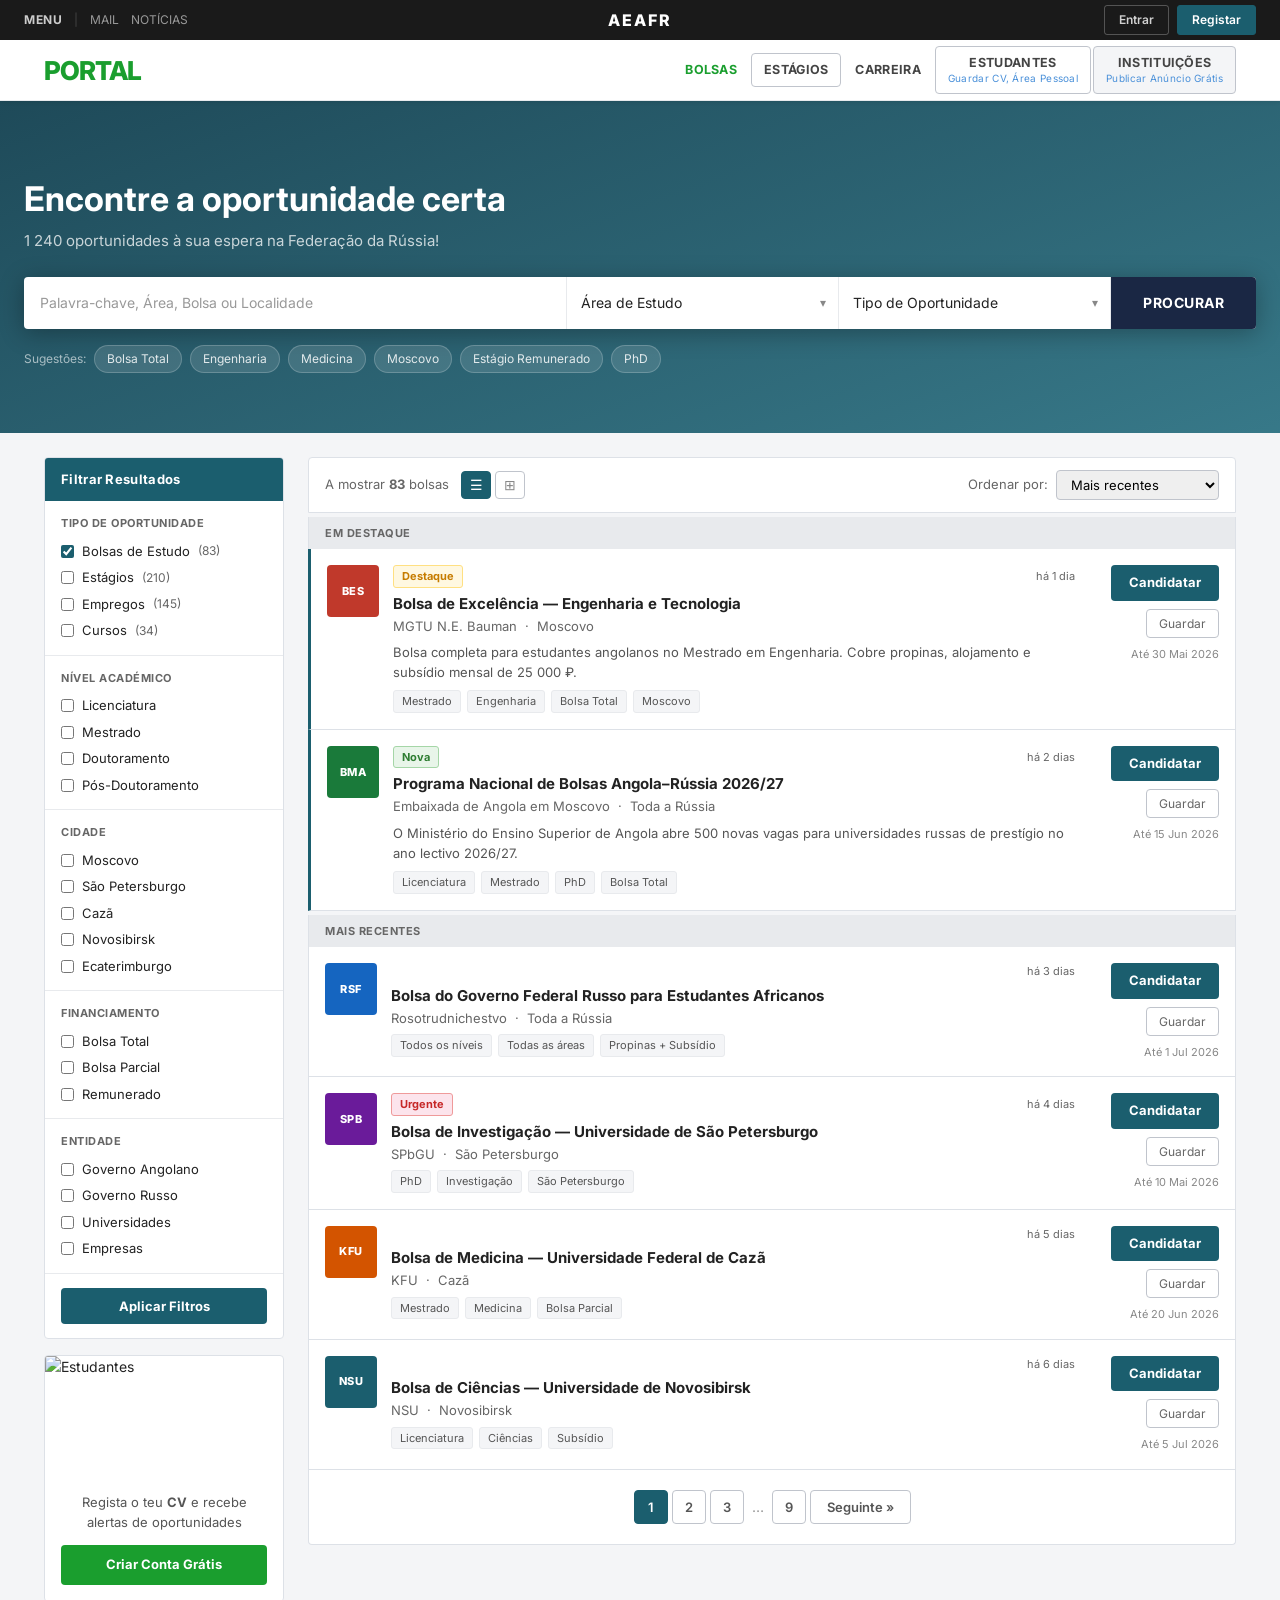
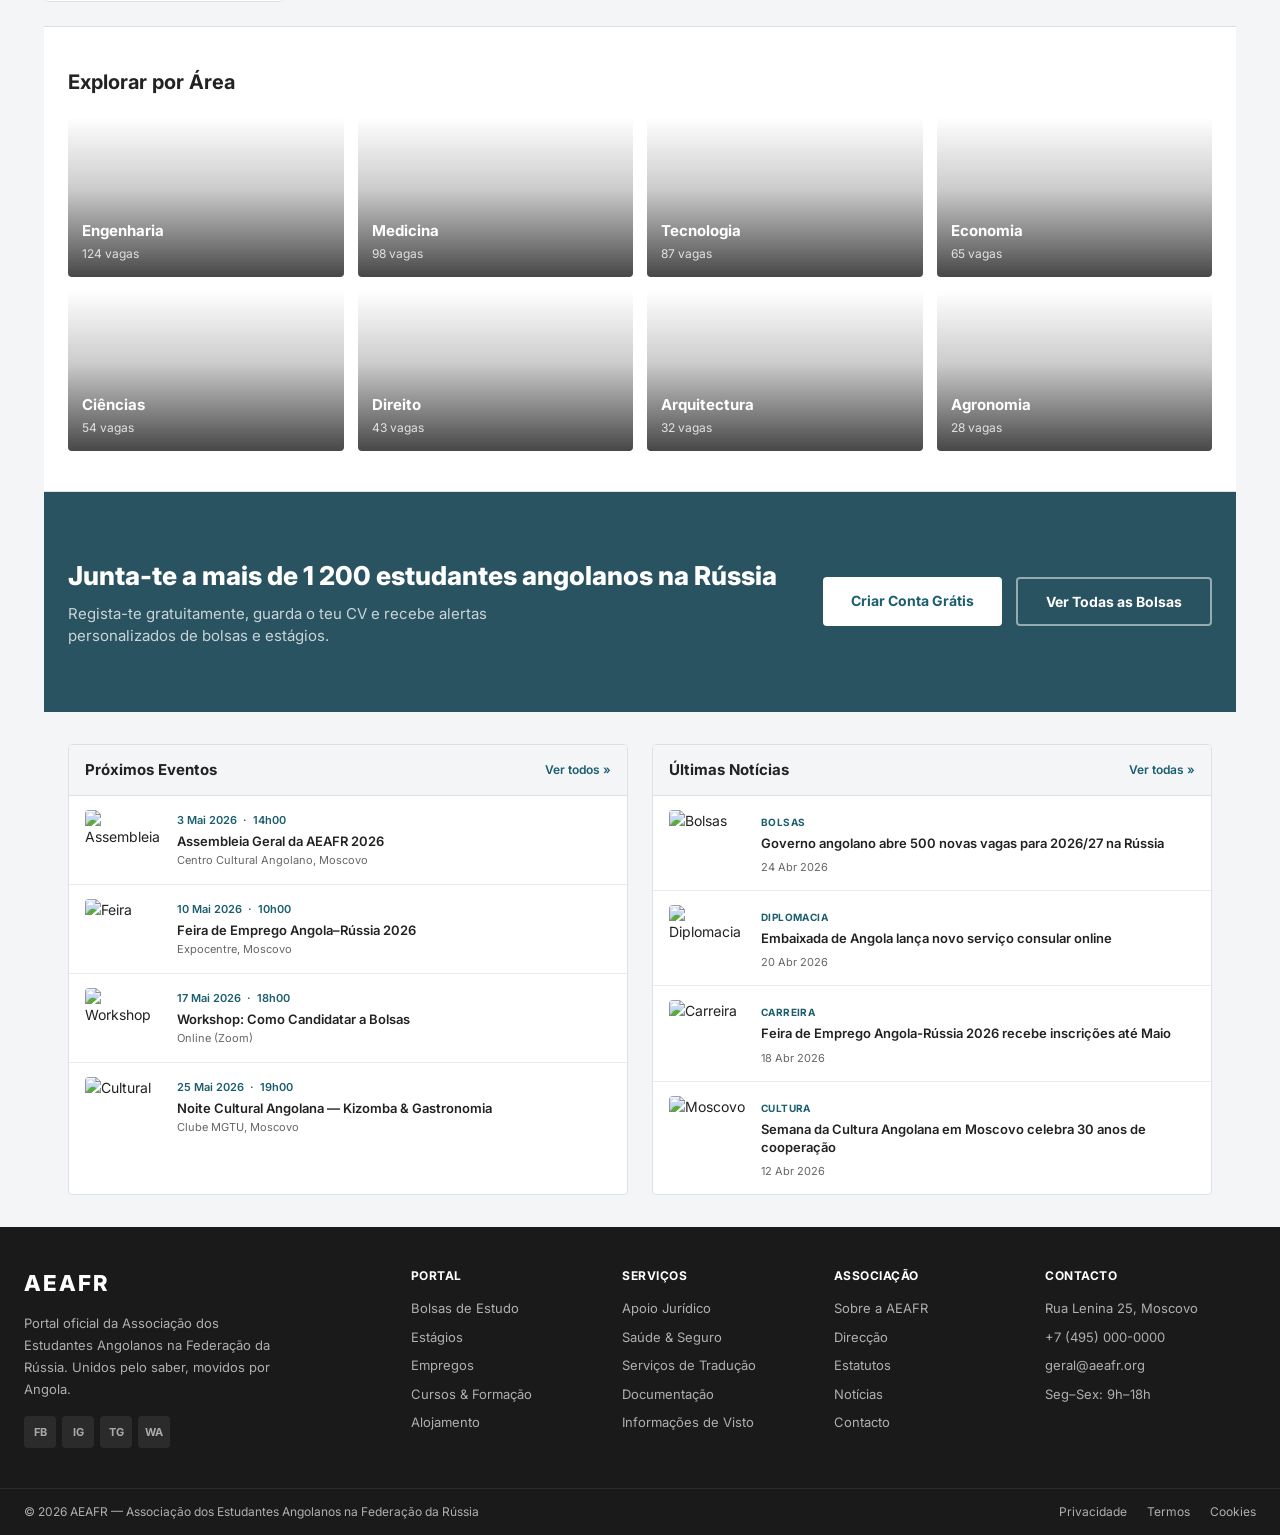
==== commit cf48796f: "Add real photos from Unsplash throughout the portal - Hero: full-width student graduation photo with" ====
--- a/index.html
+++ b/index.html
@@ -10,7 +10,7 @@
 </head>
 <body>
 
-  <!-- ===== TOPBAR PRETA ===== -->
+  <!-- TOPBAR -->
   <div class="topbar">
     <div class="topbar-left">
       <span class="topbar-menu">MENU</span>
@@ -19,22 +19,18 @@
       <a href="#">NOTÍCIAS</a>
     </div>
     <div class="topbar-center">
-      <a href="index.html" class="topbar-logo">
-        <div class="topbar-logo-icon">🎓</div>
-        <span class="topbar-logo-text">AEAFR</span>
-      </a>
+      <a href="index.html" class="topbar-logo">AEAFR</a>
     </div>
     <div class="topbar-right">
-      <a href="#" title="Notificações">🔔</a>
-      <a href="login.html" title="Conta">👤</a>
+      <a href="login.html" class="topbar-btn">Entrar</a>
+      <a href="register.html" class="topbar-btn topbar-btn-accent">Registar</a>
     </div>
   </div>
 
-  <!-- ===== HEADER BRANCO ===== -->
+  <!-- HEADER -->
   <header class="header" id="header">
     <div class="header-inner">
       <a href="index.html" class="brand">PORTAL</a>
-
       <nav class="main-nav">
         <a href="index.html" class="nav-item active">BOLSAS</a>
         <a href="estagios.html" class="nav-item bordered">ESTÁGIOS</a>
@@ -48,12 +44,10 @@
           <small>Publicar Anúncio Grátis</small>
         </a>
       </nav>
-
       <button class="hamburger" id="hamburger">
         <span></span><span></span><span></span>
       </button>
     </div>
-
     <nav class="mobile-nav" id="mobileNav">
       <a href="index.html">Bolsas</a>
       <a href="estagios.html">Estágios</a>
@@ -63,12 +57,11 @@
     </nav>
   </header>
 
-  <!-- ===== HERO TEAL ===== -->
+  <!-- HERO COM FOTO -->
   <section class="hero">
     <div class="hero-inner">
       <h1 class="hero-title">Encontre a oportunidade certa</h1>
-      <p class="hero-sub">1 240 oportunidades à sua espera!</p>
-
+      <p class="hero-sub">1 240 oportunidades à sua espera na Federação da Rússia!</p>
       <div class="search-bar">
         <div class="search-field search-keyword">
           <input type="text" id="searchKeyword" placeholder="Palavra-chave, Área, Bolsa ou Localidade" />
@@ -85,7 +78,7 @@
             <option>Arquitectura</option>
             <option>Agronomia</option>
           </select>
-          <span class="select-arrow">▾</span>
+          <span class="select-arrow">&#9662;</span>
         </div>
         <div class="search-field search-select">
           <select id="searchType">
@@ -94,13 +87,11 @@
             <option>Estágio</option>
             <option>Emprego</option>
             <option>Curso / Formação</option>
-            <option>Alojamento</option>
           </select>
-          <span class="select-arrow">▾</span>
+          <span class="select-arrow">&#9662;</span>
         </div>
         <button class="btn-search" onclick="doSearch()">PROCURAR</button>
       </div>
-
       <div class="hero-tags">
         <span class="tag-label">Sugestões:</span>
         <a href="#" class="hero-tag">Bolsa Total</a>
@@ -109,21 +100,18 @@
         <a href="#" class="hero-tag">Moscovo</a>
         <a href="#" class="hero-tag">Estágio Remunerado</a>
         <a href="#" class="hero-tag">PhD</a>
-        <a href="#" class="hero-tag">Remoto</a>
       </div>
     </div>
   </section>
 
-  <!-- ===== CORPO PRINCIPAL ===== -->
+  <!-- MAIN -->
   <main class="main-content">
     <div class="content-wrap">
 
-      <!-- SIDEBAR FILTROS -->
+      <!-- SIDEBAR -->
       <aside class="sidebar">
-
         <div class="sidebar-block">
           <h3 class="sidebar-title">Filtrar Resultados</h3>
-
           <div class="filter-group">
             <h4 class="filter-heading">Tipo de Oportunidade</h4>
             <label class="fcheck"><input type="checkbox" checked /> Bolsas de Estudo <span class="fcount">(83)</span></label>
@@ -131,7 +119,6 @@
             <label class="fcheck"><input type="checkbox" /> Empregos <span class="fcount">(145)</span></label>
             <label class="fcheck"><input type="checkbox" /> Cursos <span class="fcount">(34)</span></label>
           </div>
-
           <div class="filter-group">
             <h4 class="filter-heading">Nível Académico</h4>
             <label class="fcheck"><input type="checkbox" /> Licenciatura</label>
@@ -139,7 +126,6 @@
             <label class="fcheck"><input type="checkbox" /> Doutoramento</label>
             <label class="fcheck"><input type="checkbox" /> Pós-Doutoramento</label>
           </div>
-
           <div class="filter-group">
             <h4 class="filter-heading">Cidade</h4>
             <label class="fcheck"><input type="checkbox" /> Moscovo</label>
@@ -148,15 +134,12 @@
             <label class="fcheck"><input type="checkbox" /> Novosibirsk</label>
             <label class="fcheck"><input type="checkbox" /> Ecaterimburgo</label>
           </div>
-
           <div class="filter-group">
             <h4 class="filter-heading">Financiamento</h4>
             <label class="fcheck"><input type="checkbox" /> Bolsa Total</label>
             <label class="fcheck"><input type="checkbox" /> Bolsa Parcial</label>
             <label class="fcheck"><input type="checkbox" /> Remunerado</label>
-            <label class="fcheck"><input type="checkbox" /> Voluntário</label>
-          </div>
-
+          </div>
           <div class="filter-group">
             <h4 class="filter-heading">Entidade</h4>
             <label class="fcheck"><input type="checkbox" /> Governo Angolano</label>
@@ -164,27 +147,25 @@
             <label class="fcheck"><input type="checkbox" /> Universidades</label>
             <label class="fcheck"><input type="checkbox" /> Empresas</label>
           </div>
-
           <button class="btn-filter">Aplicar Filtros</button>
         </div>
-
-        <!-- Banner lateral -->
         <div class="sidebar-banner">
-          <p>Regista o teu <strong>CV</strong> e recebe alertas de oportunidades</p>
-          <a href="register.html" class="btn-banner">Criar Conta Grátis</a>
-        </div>
-
+          <img src="https://images.unsplash.com/photo-1523240795612-9a054b0db644?auto=format&fit=crop&w=280&h=140&q=80" alt="Estudantes" class="banner-img" loading="lazy" />
+          <div class="sidebar-banner-body">
+            <p>Regista o teu <strong>CV</strong> e recebe alertas de oportunidades</p>
+            <a href="register.html" class="btn-banner">Criar Conta Grátis</a>
+          </div>
+        </div>
       </aside>
 
-      <!-- LISTAGEM PRINCIPAL -->
+      <!-- LISTAGEM -->
       <section class="listings">
-
         <div class="listings-header">
           <div class="listings-info">
             <span class="listings-count">A mostrar <strong>83</strong> bolsas</span>
             <div class="view-tabs">
-              <button class="view-tab active" title="Lista">☰</button>
-              <button class="view-tab" title="Grelha">⊞</button>
+              <button class="view-tab active" title="Lista">&#9776;</button>
+              <button class="view-tab" title="Grelha">&#8862;</button>
             </div>
           </div>
           <div class="listings-sort">
@@ -197,18 +178,17 @@
           </div>
         </div>
 
-        <!-- DESTAQUE -->
         <div class="listings-section-title">Em Destaque</div>
 
         <article class="listing-card listing-featured">
-          <div class="listing-logo" style="background:#cc0000">BES</div>
+          <div class="listing-logo bg-red">BES</div>
           <div class="listing-body">
             <div class="listing-meta-top">
               <span class="listing-badge badge-destaque">Destaque</span>
               <span class="listing-date">há 1 dia</span>
             </div>
             <h2 class="listing-title"><a href="#">Bolsa de Excelência — Engenharia e Tecnologia</a></h2>
-            <p class="listing-org">MGTU N.E. Bauman &nbsp;·&nbsp; Moscovo</p>
+            <p class="listing-org">MGTU N.E. Bauman &nbsp;&middot;&nbsp; Moscovo</p>
             <p class="listing-desc">Bolsa completa para estudantes angolanos no Mestrado em Engenharia. Cobre propinas, alojamento e subsídio mensal de 25 000 ₽.</p>
             <div class="listing-tags">
               <span class="ltag">Mestrado</span>
@@ -219,20 +199,20 @@
           </div>
           <div class="listing-actions">
             <a href="#" class="btn-candidatar">Candidatar</a>
-            <button class="btn-guardar" title="Guardar">🔖 Guardar</button>
+            <button class="btn-guardar">Guardar</button>
             <span class="listing-deadline">Até 30 Mai 2026</span>
           </div>
         </article>
 
         <article class="listing-card listing-featured">
-          <div class="listing-logo" style="background:#1a7a3a">BMA</div>
+          <div class="listing-logo bg-green">BMA</div>
           <div class="listing-body">
             <div class="listing-meta-top">
               <span class="listing-badge badge-nova">Nova</span>
               <span class="listing-date">há 2 dias</span>
             </div>
             <h2 class="listing-title"><a href="#">Programa Nacional de Bolsas Angola–Rússia 2026/27</a></h2>
-            <p class="listing-org">Embaixada de Angola em Moscovo &nbsp;·&nbsp; Toda a Rússia</p>
+            <p class="listing-org">Embaixada de Angola em Moscovo &nbsp;&middot;&nbsp; Toda a Rússia</p>
             <p class="listing-desc">O Ministério do Ensino Superior de Angola abre 500 novas vagas para universidades russas de prestígio no ano lectivo 2026/27.</p>
             <div class="listing-tags">
               <span class="ltag">Licenciatura</span>
@@ -243,22 +223,19 @@
           </div>
           <div class="listing-actions">
             <a href="#" class="btn-candidatar">Candidatar</a>
-            <button class="btn-guardar" title="Guardar">🔖 Guardar</button>
+            <button class="btn-guardar">Guardar</button>
             <span class="listing-deadline">Até 15 Jun 2026</span>
           </div>
         </article>
 
-        <!-- MAIS RECENTES -->
         <div class="listings-section-title">Mais Recentes</div>
 
         <article class="listing-card">
-          <div class="listing-logo" style="background:#1565c0">RSF</div>
+          <div class="listing-logo bg-blue">RSF</div>
           <div class="listing-body">
-            <div class="listing-meta-top">
-              <span class="listing-date">há 3 dias</span>
-            </div>
+            <div class="listing-meta-top"><span class="listing-date">há 3 dias</span></div>
             <h2 class="listing-title"><a href="#">Bolsa do Governo Federal Russo para Estudantes Africanos</a></h2>
-            <p class="listing-org">Rosotrudnichestvo &nbsp;·&nbsp; Toda a Rússia</p>
+            <p class="listing-org">Rosotrudnichestvo &nbsp;&middot;&nbsp; Toda a Rússia</p>
             <div class="listing-tags">
               <span class="ltag">Todos os níveis</span>
               <span class="ltag">Todas as áreas</span>
@@ -267,20 +244,20 @@
           </div>
           <div class="listing-actions">
             <a href="#" class="btn-candidatar">Candidatar</a>
-            <button class="btn-guardar">🔖 Guardar</button>
+            <button class="btn-guardar">Guardar</button>
             <span class="listing-deadline">Até 1 Jul 2026</span>
           </div>
         </article>
 
         <article class="listing-card">
-          <div class="listing-logo" style="background:#6a1b9a">SPB</div>
+          <div class="listing-logo bg-purple">SPB</div>
           <div class="listing-body">
             <div class="listing-meta-top">
               <span class="listing-badge badge-urgente">Urgente</span>
               <span class="listing-date">há 4 dias</span>
             </div>
             <h2 class="listing-title"><a href="#">Bolsa de Investigação — Universidade de São Petersburgo</a></h2>
-            <p class="listing-org">SPbGU &nbsp;·&nbsp; São Petersburgo</p>
+            <p class="listing-org">SPbGU &nbsp;&middot;&nbsp; São Petersburgo</p>
             <div class="listing-tags">
               <span class="ltag">PhD</span>
               <span class="ltag">Investigação</span>
@@ -289,137 +266,115 @@
           </div>
           <div class="listing-actions">
             <a href="#" class="btn-candidatar">Candidatar</a>
-            <button class="btn-guardar">🔖 Guardar</button>
+            <button class="btn-guardar">Guardar</button>
             <span class="listing-deadline">Até 10 Mai 2026</span>
           </div>
         </article>
 
         <article class="listing-card">
-          <div class="listing-logo" style="background:#e67e00">KFU</div>
+          <div class="listing-logo bg-orange">KFU</div>
           <div class="listing-body">
-            <div class="listing-meta-top">
-              <span class="listing-date">há 5 dias</span>
-            </div>
+            <div class="listing-meta-top"><span class="listing-date">há 5 dias</span></div>
             <h2 class="listing-title"><a href="#">Bolsa de Medicina — Universidade Federal de Cazã</a></h2>
-            <p class="listing-org">KFU &nbsp;·&nbsp; Cazã</p>
+            <p class="listing-org">KFU &nbsp;&middot;&nbsp; Cazã</p>
             <div class="listing-tags">
-              <span class="ltag">Mestrado</span>
-              <span class="ltag">Medicina</span>
-              <span class="ltag">Bolsa Parcial</span>
+              <span class="ltag">Mestrado</span><span class="ltag">Medicina</span><span class="ltag">Bolsa Parcial</span>
             </div>
           </div>
           <div class="listing-actions">
             <a href="#" class="btn-candidatar">Candidatar</a>
-            <button class="btn-guardar">🔖 Guardar</button>
+            <button class="btn-guardar">Guardar</button>
             <span class="listing-deadline">Até 20 Jun 2026</span>
           </div>
         </article>
 
         <article class="listing-card">
-          <div class="listing-logo" style="background:#00838f">NSU</div>
+          <div class="listing-logo bg-teal">NSU</div>
           <div class="listing-body">
-            <div class="listing-meta-top">
-              <span class="listing-date">há 6 dias</span>
-            </div>
+            <div class="listing-meta-top"><span class="listing-date">há 6 dias</span></div>
             <h2 class="listing-title"><a href="#">Bolsa de Ciências — Universidade de Novosibirsk</a></h2>
-            <p class="listing-org">NSU &nbsp;·&nbsp; Novosibirsk</p>
+            <p class="listing-org">NSU &nbsp;&middot;&nbsp; Novosibirsk</p>
             <div class="listing-tags">
-              <span class="ltag">Licenciatura</span>
-              <span class="ltag">Ciências</span>
-              <span class="ltag">Subsídio Mensal</span>
+              <span class="ltag">Licenciatura</span><span class="ltag">Ciências</span><span class="ltag">Subsídio</span>
             </div>
           </div>
           <div class="listing-actions">
             <a href="#" class="btn-candidatar">Candidatar</a>
-            <button class="btn-guardar">🔖 Guardar</button>
+            <button class="btn-guardar">Guardar</button>
             <span class="listing-deadline">Até 5 Jul 2026</span>
           </div>
         </article>
 
-        <article class="listing-card">
-          <div class="listing-logo" style="background:#d32f2f">RUDN</div>
-          <div class="listing-body">
-            <div class="listing-meta-top">
-              <span class="listing-date">há 1 semana</span>
-            </div>
-            <h2 class="listing-title"><a href="#">Bolsa RUDN — Relações Internacionais e Direito</a></h2>
-            <p class="listing-org">RUDN University &nbsp;·&nbsp; Moscovo</p>
-            <div class="listing-tags">
-              <span class="ltag">Licenciatura</span>
-              <span class="ltag">Direito</span>
-              <span class="ltag">Relações Internacionais</span>
-            </div>
-          </div>
-          <div class="listing-actions">
-            <a href="#" class="btn-candidatar">Candidatar</a>
-            <button class="btn-guardar">🔖 Guardar</button>
-            <span class="listing-deadline">Até 30 Jun 2026</span>
-          </div>
-        </article>
-
-        <!-- PAGINAÇÃO -->
         <div class="pagination">
           <button class="pag-btn active">1</button>
           <button class="pag-btn">2</button>
           <button class="pag-btn">3</button>
-          <span class="pag-ellipsis">…</span>
+          <span class="pag-ellipsis">&hellip;</span>
           <button class="pag-btn">9</button>
-          <button class="pag-btn pag-next">Seguinte »</button>
-        </div>
-
+          <button class="pag-btn pag-next">Seguinte &raquo;</button>
+        </div>
       </section>
     </div>
 
-    <!-- ===== CATEGORIAS (abaixo do conteúdo) ===== -->
+    <!-- CATEGORIAS COM FOTOS -->
     <section class="categories-section">
       <div class="categories-inner">
-        <h2 class="cat-title">Explorar por Área</h2>
+        <h2 class="section-heading">Explorar por Área</h2>
         <div class="cat-grid">
-          <a href="#" class="cat-item">
-            <span class="cat-icon">⚙️</span>
-            <span class="cat-name">Engenharia</span>
-            <span class="cat-num">124</span>
-          </a>
-          <a href="#" class="cat-item">
-            <span class="cat-icon">🏥</span>
-            <span class="cat-name">Medicina</span>
-            <span class="cat-num">98</span>
-          </a>
-          <a href="#" class="cat-item">
-            <span class="cat-icon">💻</span>
-            <span class="cat-name">Tecnologia</span>
-            <span class="cat-num">87</span>
-          </a>
-          <a href="#" class="cat-item">
-            <span class="cat-icon">💰</span>
-            <span class="cat-name">Economia</span>
-            <span class="cat-num">65</span>
-          </a>
-          <a href="#" class="cat-item">
-            <span class="cat-icon">⚗️</span>
-            <span class="cat-name">Ciências</span>
-            <span class="cat-num">54</span>
-          </a>
-          <a href="#" class="cat-item">
-            <span class="cat-icon">⚖️</span>
-            <span class="cat-name">Direito</span>
-            <span class="cat-num">43</span>
-          </a>
-          <a href="#" class="cat-item">
-            <span class="cat-icon">🏗️</span>
-            <span class="cat-name">Arquitectura</span>
-            <span class="cat-num">32</span>
-          </a>
-          <a href="#" class="cat-item">
-            <span class="cat-icon">🌾</span>
-            <span class="cat-name">Agronomia</span>
-            <span class="cat-num">28</span>
-          </a>
+
+          <a href="bolsas.html?area=engenharia" class="cat-item" style="--img:url('https://images.unsplash.com/photo-1581091226825-a6a2a5aee158?auto=format&fit=crop&w=600&q=80')">
+            <div class="cat-overlay"><span class="cat-name">Engenharia</span><span class="cat-count">124 vagas</span></div>
+          </a>
+
+          <a href="bolsas.html?area=medicina" class="cat-item" style="--img:url('https://images.unsplash.com/photo-1576091160399-112ba8d25d1d?auto=format&fit=crop&w=600&q=80')">
+            <div class="cat-overlay"><span class="cat-name">Medicina</span><span class="cat-count">98 vagas</span></div>
+          </a>
+
+          <a href="bolsas.html?area=tecnologia" class="cat-item" style="--img:url('https://images.unsplash.com/photo-1518770660439-4636190af475?auto=format&fit=crop&w=600&q=80')">
+            <div class="cat-overlay"><span class="cat-name">Tecnologia</span><span class="cat-count">87 vagas</span></div>
+          </a>
+
+          <a href="bolsas.html?area=economia" class="cat-item" style="--img:url('https://images.unsplash.com/photo-1554224155-6726b3ff858f?auto=format&fit=crop&w=600&q=80')">
+            <div class="cat-overlay"><span class="cat-name">Economia</span><span class="cat-count">65 vagas</span></div>
+          </a>
+
+          <a href="bolsas.html?area=ciencias" class="cat-item" style="--img:url('https://images.unsplash.com/photo-1532094349884-543559244c1d?auto=format&fit=crop&w=600&q=80')">
+            <div class="cat-overlay"><span class="cat-name">Ciências</span><span class="cat-count">54 vagas</span></div>
+          </a>
+
+          <a href="bolsas.html?area=direito" class="cat-item" style="--img:url('https://images.unsplash.com/photo-1589829545856-d10d557cf95f?auto=format&fit=crop&w=600&q=80')">
+            <div class="cat-overlay"><span class="cat-name">Direito</span><span class="cat-count">43 vagas</span></div>
+          </a>
+
+          <a href="bolsas.html?area=arquitectura" class="cat-item" style="--img:url('https://images.unsplash.com/photo-1486325212027-8081e485255e?auto=format&fit=crop&w=600&q=80')">
+            <div class="cat-overlay"><span class="cat-name">Arquitectura</span><span class="cat-count">32 vagas</span></div>
+          </a>
+
+          <a href="bolsas.html?area=agronomia" class="cat-item" style="--img:url('https://images.unsplash.com/photo-1500937386664-56d1dfef3854?auto=format&fit=crop&w=600&q=80')">
+            <div class="cat-overlay"><span class="cat-name">Agronomia</span><span class="cat-count">28 vagas</span></div>
+          </a>
+
         </div>
       </div>
     </section>
 
-    <!-- ===== EVENTOS & NOTÍCIAS ===== -->
+    <!-- BANNER CTA COM FOTO -->
+    <section class="cta-photo">
+      <div class="cta-photo-overlay">
+        <div class="cta-photo-inner">
+          <div class="cta-text">
+            <h2>Junta-te a mais de 1 200 estudantes angolanos na Rússia</h2>
+            <p>Regista-te gratuitamente, guarda o teu CV e recebe alertas personalizados de bolsas e estágios.</p>
+          </div>
+          <div class="cta-btns">
+            <a href="register.html" class="btn-cta-white">Criar Conta Grátis</a>
+            <a href="bolsas.html" class="btn-cta-outline">Ver Todas as Bolsas</a>
+          </div>
+        </div>
+      </div>
+    </section>
+
+    <!-- EVENTOS E NOTÍCIAS -->
     <section class="extra-section">
       <div class="extra-inner">
 
@@ -427,37 +382,46 @@
         <div class="extra-col">
           <div class="extra-header">
             <h2>Próximos Eventos</h2>
-            <a href="eventos.html">Ver todos »</a>
+            <a href="eventos.html">Ver todos &raquo;</a>
           </div>
           <div class="events-list">
+
             <article class="event-item">
-              <div class="event-date"><span class="eday">03</span><span class="emon">MAI</span></div>
+              <img src="https://images.unsplash.com/photo-1540575467063-178a50c2df87?auto=format&fit=crop&w=90&h=72&q=80" alt="Assembleia" class="event-img" loading="lazy" />
               <div class="event-info">
+                <div class="event-date-label">3 Mai 2026 &nbsp;&middot;&nbsp; 14h00</div>
                 <h4><a href="#">Assembleia Geral da AEAFR 2026</a></h4>
-                <p>📍 Centro Cultural Angolano, Moscovo &nbsp;·&nbsp; 14h00</p>
-              </div>
-            </article>
+                <p>Centro Cultural Angolano, Moscovo</p>
+              </div>
+            </article>
+
             <article class="event-item">
-              <div class="event-date" style="background:#e67e00"><span class="eday">10</span><span class="emon">MAI</span></div>
+              <img src="https://images.unsplash.com/photo-1505373877841-8d25f7d46678?auto=format&fit=crop&w=90&h=72&q=80" alt="Feira" class="event-img" loading="lazy" />
               <div class="event-info">
+                <div class="event-date-label">10 Mai 2026 &nbsp;&middot;&nbsp; 10h00</div>
                 <h4><a href="#">Feira de Emprego Angola–Rússia 2026</a></h4>
-                <p>📍 Expocentre, Moscovo &nbsp;·&nbsp; 10h00–18h00</p>
-              </div>
-            </article>
+                <p>Expocentre, Moscovo</p>
+              </div>
+            </article>
+
             <article class="event-item">
-              <div class="event-date" style="background:#1a7a3a"><span class="eday">17</span><span class="emon">MAI</span></div>
+              <img src="https://images.unsplash.com/photo-1524178232363-1fb2b075b655?auto=format&fit=crop&w=90&h=72&q=80" alt="Workshop" class="event-img" loading="lazy" />
               <div class="event-info">
+                <div class="event-date-label">17 Mai 2026 &nbsp;&middot;&nbsp; 18h00</div>
                 <h4><a href="#">Workshop: Como Candidatar a Bolsas</a></h4>
-                <p>📍 Online (Zoom) &nbsp;·&nbsp; 18h00</p>
-              </div>
-            </article>
+                <p>Online (Zoom)</p>
+              </div>
+            </article>
+
             <article class="event-item">
-              <div class="event-date" style="background:#6a1b9a"><span class="eday">25</span><span class="emon">MAI</span></div>
+              <img src="https://images.unsplash.com/photo-1501281668745-f7f57925c3b4?auto=format&fit=crop&w=90&h=72&q=80" alt="Cultural" class="event-img" loading="lazy" />
               <div class="event-info">
-                <h4><a href="#">Noite Cultural Angolana — Kizomba</a></h4>
-                <p>📍 Clube MGTU, Moscovo &nbsp;·&nbsp; 19h00</p>
-              </div>
-            </article>
+                <div class="event-date-label">25 Mai 2026 &nbsp;&middot;&nbsp; 19h00</div>
+                <h4><a href="#">Noite Cultural Angolana — Kizomba &amp; Gastronomia</a></h4>
+                <p>Clube MGTU, Moscovo</p>
+              </div>
+            </article>
+
           </div>
         </div>
 
@@ -465,41 +429,46 @@
         <div class="extra-col">
           <div class="extra-header">
             <h2>Últimas Notícias</h2>
-            <a href="noticias.html">Ver todas »</a>
+            <a href="noticias.html">Ver todas &raquo;</a>
           </div>
           <div class="news-list">
+
             <article class="news-item">
-              <div class="news-img" style="background:linear-gradient(135deg,#cc0000,#600)">🎓</div>
+              <img src="https://images.unsplash.com/photo-1541339907198-e08756dedf3f?auto=format&fit=crop&w=90&h=72&q=80" alt="Bolsas" class="news-img" loading="lazy" />
               <div class="news-info">
                 <span class="news-cat">Bolsas</span>
                 <h4><a href="#">Governo angolano abre 500 novas vagas para 2026/27 na Rússia</a></h4>
                 <span class="news-date">24 Abr 2026</span>
               </div>
             </article>
+
             <article class="news-item">
-              <div class="news-img" style="background:linear-gradient(135deg,#1565c0,#0d47a1)">🏛️</div>
+              <img src="https://images.unsplash.com/photo-1529070538774-1843cb3265df?auto=format&fit=crop&w=90&h=72&q=80" alt="Diplomacia" class="news-img" loading="lazy" />
               <div class="news-info">
                 <span class="news-cat">Diplomacia</span>
                 <h4><a href="#">Embaixada de Angola lança novo serviço consular online</a></h4>
                 <span class="news-date">20 Abr 2026</span>
               </div>
             </article>
+
             <article class="news-item">
-              <div class="news-img" style="background:linear-gradient(135deg,#1a7a3a,#0a5928)">💼</div>
+              <img src="https://images.unsplash.com/photo-1453738773917-9c3eff1db985?auto=format&fit=crop&w=90&h=72&q=80" alt="Carreira" class="news-img" loading="lazy" />
               <div class="news-info">
                 <span class="news-cat">Carreira</span>
-                <h4><a href="#">Feira de Emprego Angola-Rússia 2026 recebe inscrições</a></h4>
+                <h4><a href="#">Feira de Emprego Angola-Rússia 2026 recebe inscrições até Maio</a></h4>
                 <span class="news-date">18 Abr 2026</span>
               </div>
             </article>
+
             <article class="news-item">
-              <div class="news-img" style="background:linear-gradient(135deg,#e67e00,#b85e00)">🌍</div>
+              <img src="https://images.unsplash.com/photo-1513326738677-b964603b136d?auto=format&fit=crop&w=90&h=72&q=80" alt="Moscovo" class="news-img" loading="lazy" />
               <div class="news-info">
                 <span class="news-cat">Cultura</span>
-                <h4><a href="#">Semana da Cultura Angolana em Moscovo celebra 30 anos</a></h4>
+                <h4><a href="#">Semana da Cultura Angolana em Moscovo celebra 30 anos de cooperação</a></h4>
                 <span class="news-date">12 Abr 2026</span>
               </div>
             </article>
+
           </div>
         </div>
 
@@ -508,15 +477,15 @@
 
   </main>
 
-  <!-- ===== FOOTER ===== -->
+  <!-- FOOTER -->
   <footer class="footer">
     <div class="footer-top">
       <div class="footer-inner">
         <div class="footer-col footer-brand">
-          <div class="footer-logo">🎓 <strong>AEAFR</strong></div>
+          <div class="footer-logo">AEAFR</div>
           <p>Portal oficial da Associação dos Estudantes Angolanos na Federação da Rússia. Unidos pelo saber, movidos por Angola.</p>
           <div class="footer-social">
-            <a href="#">f</a><a href="#">in</a><a href="#">tg</a><a href="#">wa</a>
+            <a href="#">FB</a><a href="#">IG</a><a href="#">TG</a><a href="#">WA</a>
           </div>
         </div>
         <div class="footer-col">
@@ -524,9 +493,9 @@
           <ul>
             <li><a href="bolsas.html">Bolsas de Estudo</a></li>
             <li><a href="estagios.html">Estágios</a></li>
-            <li><a href="empregos.html">Empregos</a></li>
-            <li><a href="cursos.html">Cursos &amp; Formação</a></li>
-            <li><a href="alojamento.html">Alojamento</a></li>
+            <li><a href="#">Empregos</a></li>
+            <li><a href="#">Cursos &amp; Formação</a></li>
+            <li><a href="#">Alojamento</a></li>
           </ul>
         </div>
         <div class="footer-col">
@@ -552,17 +521,17 @@
         <div class="footer-col">
           <h4>Contacto</h4>
           <ul class="footer-contact-list">
-            <li>📍 Rua Lenina 25, Moscovo</li>
-            <li>📞 +7 (495) 000-0000</li>
-            <li>✉️ geral@aeafr.org</li>
-            <li>🕐 Seg–Sex: 9h–18h</li>
+            <li>Rua Lenina 25, Moscovo</li>
+            <li>+7 (495) 000-0000</li>
+            <li>geral@aeafr.org</li>
+            <li>Seg&ndash;Sex: 9h&ndash;18h</li>
           </ul>
         </div>
       </div>
     </div>
     <div class="footer-bottom">
-      <div class="footer-inner">
-        <span>© 2026 AEAFR — Associação dos Estudantes Angolanos na Federação da Rússia</span>
+      <div class="footer-inner footer-bottom-inner">
+        <span>&copy; 2026 AEAFR &mdash; Associação dos Estudantes Angolanos na Federação da Rússia</span>
         <div class="footer-links">
           <a href="#">Privacidade</a>
           <a href="#">Termos</a>
@@ -572,8 +541,7 @@
     </div>
   </footer>
 
-  <button class="back-top" id="backTop" onclick="window.scrollTo({top:0,behavior:'smooth'})">↑</button>
-
+  <button class="back-top" id="backTop" onclick="window.scrollTo({top:0,behavior:'smooth'})">&#8593;</button>
   <script src="js/main.js"></script>
 </body>
 </html>
--- a/css/style.css
+++ b/css/style.css
@@ -2,34 +2,34 @@
 *, *::before, *::after { box-sizing: border-box; margin: 0; padding: 0; }
 
 :root {
-  --green:      #2ecc40;
-  --green-dark: #1a9e2e;
-  --teal:       #1b5e6e;
-  --teal-dark:  #0e3d4d;
-  --teal-light: #246a7c;
-  --navy:       #1a2744;
-  --red:        #cc0000;
-  --white:      #ffffff;
-  --grey-bg:    #f4f5f7;
-  --grey-light: #e8eaed;
-  --grey-mid:   #c0c4cc;
-  --text:       #222222;
-  --text-light: #666666;
-  --border:     #dde1e7;
-  --shadow:     0 1px 4px rgba(0,0,0,.10);
-  --shadow-md:  0 4px 16px rgba(0,0,0,.12);
-  --radius:     4px;
-  --topbar-h:   40px;
-  --header-h:   60px;
+  --green:       #2ecc40;
+  --green-dark:  #1a9e2e;
+  --teal:        #1b5e6e;
+  --teal-dark:   #0e3d4d;
+  --teal-light:  #246a7c;
+  --navy:        #1a2744;
+  --white:       #ffffff;
+  --grey-bg:     #f4f5f7;
+  --grey-light:  #e8eaed;
+  --grey-mid:    #c0c4cc;
+  --text:        #222222;
+  --text-light:  #666666;
+  --border:      #dde1e7;
+  --shadow:      0 1px 4px rgba(0,0,0,.10);
+  --shadow-md:   0 4px 16px rgba(0,0,0,.12);
+  --radius:      4px;
+  --topbar-h:    40px;
+  --header-h:    60px;
 }
 
 html { scroll-behavior: smooth; }
 body { font-family: 'Inter', Arial, sans-serif; background: var(--grey-bg); color: var(--text); font-size: 14px; line-height: 1.5; }
 a { color: inherit; text-decoration: none; }
 ul { list-style: none; }
+img { display: block; max-width: 100%; }
 input, select, button { font-family: inherit; font-size: inherit; }
 
-/* ===== TOPBAR PRETA ===== */
+/* ===== TOPBAR ===== */
 .topbar {
   background: #1a1a1a;
   height: var(--topbar-h);
@@ -41,21 +41,26 @@
   z-index: 200;
 }
 .topbar-left { display: flex; align-items: center; gap: 12px; }
-.topbar-left a, .topbar-left span { color: #aaa; font-size: 12px; transition: color .2s; }
+.topbar-left a, .topbar-left span { color: #999; font-size: 12px; transition: color .2s; }
 .topbar-left a:hover { color: #fff; }
-.topbar-menu { color: #ccc !important; font-weight: 700; font-size: 12px; letter-spacing: .5px; }
-.topbar-sep { color: #555 !important; }
-
+.topbar-menu { color: #ccc !important; font-weight: 700; letter-spacing: .5px; }
+.topbar-sep { color: #444 !important; }
 .topbar-center { position: absolute; left: 50%; transform: translateX(-50%); }
-.topbar-logo { display: flex; align-items: center; gap: 8px; color: #fff; font-weight: 800; font-size: 15px; }
-.topbar-logo-icon { font-size: 20px; }
-.topbar-logo-text { letter-spacing: 1px; }
-
-.topbar-right { display: flex; align-items: center; gap: 16px; }
-.topbar-right a { color: #aaa; font-size: 16px; transition: color .2s; }
-.topbar-right a:hover { color: #fff; }
-
-/* ===== HEADER BRANCO ===== */
+.topbar-logo { color: #fff; font-weight: 800; font-size: 16px; letter-spacing: 2px; }
+.topbar-right { display: flex; align-items: center; gap: 8px; }
+.topbar-btn {
+  font-size: 12px; font-weight: 600;
+  padding: 5px 14px;
+  border: 1px solid rgba(255,255,255,.25);
+  border-radius: 3px;
+  color: rgba(255,255,255,.8);
+  transition: all .2s;
+}
+.topbar-btn:hover { color: #fff; border-color: rgba(255,255,255,.6); }
+.topbar-btn-accent { background: var(--teal); border-color: var(--teal); color: #fff; }
+.topbar-btn-accent:hover { background: var(--teal-dark); }
+
+/* ===== HEADER ===== */
 .header {
   background: #fff;
   border-bottom: 1px solid var(--grey-light);
@@ -71,76 +76,79 @@
   height: var(--header-h);
   display: flex;
   align-items: center;
-  gap: 24px;
-}
-
+  gap: 8px;
+}
 .brand {
   font-size: 26px;
   font-weight: 800;
   color: var(--green-dark);
   letter-spacing: -1px;
   flex-shrink: 0;
-  text-transform: uppercase;
-}
-
-.main-nav { display: flex; align-items: center; gap: 4px; margin-left: auto; }
-
+}
+.main-nav { display: flex; align-items: center; gap: 2px; margin-left: auto; }
 .nav-item {
   display: flex;
   flex-direction: column;
   align-items: center;
   justify-content: center;
-  padding: 8px 14px;
-  font-size: 13px;
+  padding: 8px 12px;
+  font-size: 12.5px;
   font-weight: 700;
   color: #444;
   letter-spacing: .3px;
   border-radius: var(--radius);
   transition: all .18s;
+  text-align: center;
   line-height: 1.3;
-  text-align: center;
-}
-.nav-item small { font-size: 10px; font-weight: 400; color: #888; letter-spacing: 0; }
+  white-space: nowrap;
+}
+.nav-item small { font-size: 10px; font-weight: 400; color: #888; }
 .nav-item:hover { color: var(--green-dark); background: #f0faf0; }
 .nav-item.active { color: var(--green-dark); }
 .nav-item.bordered { border: 1.5px solid var(--grey-mid); }
 .nav-item.bordered:hover { border-color: var(--green-dark); }
-
-.nav-cta {
-  border: 1.5px solid var(--grey-mid);
-  min-width: 120px;
-}
+.nav-cta { border: 1.5px solid var(--grey-mid); min-width: 110px; }
 .nav-cta:hover { border-color: var(--teal); color: var(--teal); background: #f0f8ff; }
 .nav-cta small { color: #4a90d9; }
-
 .nav-cta-alt { background: var(--grey-bg); }
 
 .hamburger { display: none; flex-direction: column; gap: 5px; background: none; border: none; cursor: pointer; padding: 6px; margin-left: auto; }
 .hamburger span { width: 22px; height: 2px; background: #333; border-radius: 2px; display: block; }
-
 .mobile-nav { display: none; flex-direction: column; background: #fff; border-top: 1px solid var(--border); }
 .mobile-nav a { padding: 13px 24px; font-weight: 600; font-size: 14px; border-bottom: 1px solid var(--border); }
 .mobile-nav.open { display: flex; }
 
-/* ===== HERO TEAL ===== */
+/* ===== HERO COM FOTO ===== */
 .hero {
-  background: linear-gradient(160deg, #0e3d4d 0%, #1b6678 50%, #0e3d4d 100%);
-  padding: 48px 24px 44px;
-}
-.hero-inner { max-width: 1240px; margin: 0 auto; }
-
-.hero-title { font-size: clamp(22px, 3vw, 32px); font-weight: 700; color: #fff; margin-bottom: 6px; }
+  position: relative;
+  background-image: url('https://images.unsplash.com/photo-1523050854058-8df90110c9f1?auto=format&fit=crop&w=1600&q=80');
+  background-size: cover;
+  background-position: center 30%;
+  padding: 72px 24px 60px;
+}
+.hero::before {
+  content: '';
+  position: absolute;
+  inset: 0;
+  background: linear-gradient(160deg, rgba(14,61,77,.93) 0%, rgba(27,102,120,.87) 100%);
+}
+.hero-inner {
+  position: relative;
+  z-index: 1;
+  max-width: 1240px;
+  margin: 0 auto;
+}
+.hero-title { font-size: clamp(22px, 3vw, 34px); font-weight: 700; color: #fff; margin-bottom: 6px; }
 .hero-sub { font-size: 15px; color: rgba(255,255,255,.75); margin-bottom: 24px; }
 
 /* SEARCH BAR */
 .search-bar {
   display: flex;
   align-items: stretch;
-  gap: 0;
   background: #fff;
   border-radius: var(--radius);
   overflow: hidden;
-  box-shadow: 0 4px 20px rgba(0,0,0,.25);
+  box-shadow: 0 4px 24px rgba(0,0,0,.3);
   height: 52px;
 }
 .search-field {
@@ -152,67 +160,45 @@
 }
 .search-keyword { flex: 2; }
 .search-field input {
-  width: 100%;
-  height: 100%;
-  border: none;
-  outline: none;
+  width: 100%; height: 100%;
+  border: none; outline: none;
   padding: 0 16px;
-  font-size: 14px;
-  color: var(--text);
+  font-size: 14px; color: var(--text);
   background: transparent;
 }
 .search-field input::placeholder { color: #999; }
 .search-field select {
-  width: 100%;
-  height: 100%;
-  border: none;
-  outline: none;
+  width: 100%; height: 100%;
+  border: none; outline: none;
   padding: 0 36px 0 14px;
-  font-size: 14px;
-  color: var(--text);
+  font-size: 14px; color: var(--text);
   background: transparent;
-  appearance: none;
-  cursor: pointer;
-}
-.select-arrow {
-  position: absolute;
-  right: 12px;
-  color: #888;
-  pointer-events: none;
-  font-size: 12px;
-}
+  appearance: none; cursor: pointer;
+}
+.select-arrow { position: absolute; right: 12px; color: #888; pointer-events: none; font-size: 12px; }
 .btn-search {
   background: var(--navy);
-  color: #fff;
-  border: none;
+  color: #fff; border: none;
   padding: 0 32px;
-  font-size: 14px;
-  font-weight: 700;
-  letter-spacing: .5px;
-  cursor: pointer;
-  transition: background .18s;
-  white-space: nowrap;
-  flex-shrink: 0;
+  font-size: 14px; font-weight: 700; letter-spacing: .5px;
+  cursor: pointer; transition: background .18s;
+  white-space: nowrap; flex-shrink: 0;
 }
 .btn-search:hover { background: #0d1b33; }
 
-/* HERO TAGS */
 .hero-tags { margin-top: 16px; display: flex; align-items: center; flex-wrap: wrap; gap: 8px; }
 .tag-label { font-size: 12px; color: rgba(255,255,255,.6); }
 .hero-tag {
-  font-size: 12px;
-  color: rgba(255,255,255,.85);
+  font-size: 12px; color: rgba(255,255,255,.85);
   background: rgba(255,255,255,.12);
   border: 1px solid rgba(255,255,255,.2);
-  padding: 4px 12px;
-  border-radius: 20px;
+  padding: 4px 12px; border-radius: 20px;
   transition: all .18s;
 }
 .hero-tag:hover { background: rgba(255,255,255,.25); color: #fff; }
 
 /* ===== MAIN LAYOUT ===== */
 .main-content { max-width: 1240px; margin: 0 auto; padding: 0 24px; }
-
 .content-wrap {
   display: grid;
   grid-template-columns: 240px 1fr;
@@ -223,7 +209,6 @@
 
 /* ===== SIDEBAR ===== */
 .sidebar { display: flex; flex-direction: column; gap: 16px; position: sticky; top: calc(var(--header-h) + 12px); }
-
 .sidebar-block {
   background: #fff;
   border: 1px solid var(--border);
@@ -231,243 +216,241 @@
   overflow: hidden;
 }
 .sidebar-title {
-  background: var(--teal);
-  color: #fff;
-  font-size: 13px;
-  font-weight: 700;
-  padding: 12px 16px;
-  letter-spacing: .3px;
+  background: var(--teal); color: #fff;
+  font-size: 13px; font-weight: 700;
+  padding: 12px 16px; letter-spacing: .3px;
 }
 .filter-group { padding: 14px 16px; border-bottom: 1px solid var(--grey-light); }
-.filter-heading { font-size: 12px; font-weight: 700; text-transform: uppercase; letter-spacing: .4px; color: #555; margin-bottom: 10px; }
+.filter-heading { font-size: 11px; font-weight: 700; text-transform: uppercase; letter-spacing: .5px; color: #666; margin-bottom: 10px; }
 .fcheck { display: flex; align-items: center; gap: 8px; font-size: 13px; color: var(--text); margin-bottom: 7px; cursor: pointer; }
 .fcheck:last-child { margin-bottom: 0; }
 .fcheck input { accent-color: var(--teal); flex-shrink: 0; }
 .fcount { color: var(--text-light); font-size: 12px; }
-
 .btn-filter {
-  display: block;
-  width: calc(100% - 32px);
+  display: block; width: calc(100% - 32px);
   margin: 14px 16px;
   padding: 10px;
-  background: var(--teal);
-  color: #fff;
-  border: none;
-  border-radius: var(--radius);
-  font-weight: 700;
-  font-size: 13px;
-  cursor: pointer;
+  background: var(--teal); color: #fff;
+  border: none; border-radius: var(--radius);
+  font-weight: 700; font-size: 13px;
+  cursor: pointer; transition: background .18s;
+}
+.btn-filter:hover { background: var(--teal-dark); }
+
+.sidebar-banner {
+  background: #fff;
+  border: 1px solid var(--border);
+  border-radius: var(--radius);
+  overflow: hidden;
+}
+.banner-img { width: 100%; height: 120px; object-fit: cover; display: block; }
+.sidebar-banner-body { padding: 16px; text-align: center; }
+.sidebar-banner-body p { font-size: 13px; color: #555; margin-bottom: 12px; line-height: 1.6; }
+.btn-banner {
+  display: block; background: var(--green-dark); color: #fff;
+  padding: 10px; border-radius: var(--radius);
+  font-weight: 700; font-size: 13px;
   transition: background .18s;
 }
-.btn-filter:hover { background: var(--teal-dark); }
-
-.sidebar-banner {
-  background: #fff;
-  border: 1px solid var(--border);
-  border-radius: var(--radius);
-  padding: 18px 16px;
-  text-align: center;
-}
-.sidebar-banner p { font-size: 13px; color: #555; margin-bottom: 12px; line-height: 1.6; }
-.btn-banner {
-  display: block;
-  background: var(--green-dark);
-  color: #fff;
-  padding: 10px;
-  border-radius: var(--radius);
-  font-weight: 700;
-  font-size: 13px;
-  transition: background .18s;
-}
 .btn-banner:hover { background: #148023; }
 
 /* ===== LISTINGS ===== */
-.listings { display: flex; flex-direction: column; gap: 0; }
-
+.listings { display: flex; flex-direction: column; }
 .listings-header {
-  display: flex;
-  align-items: center;
-  justify-content: space-between;
+  display: flex; align-items: center; justify-content: space-between;
   background: #fff;
   border: 1px solid var(--border);
   border-radius: var(--radius) var(--radius) 0 0;
   padding: 12px 16px;
-  gap: 12px;
-  flex-wrap: wrap;
+  gap: 12px; flex-wrap: wrap;
 }
 .listings-info { display: flex; align-items: center; gap: 12px; }
 .listings-count { font-size: 13px; color: var(--text-light); }
 .view-tabs { display: flex; gap: 4px; }
 .view-tab {
   width: 30px; height: 28px;
-  background: none;
-  border: 1px solid var(--grey-mid);
-  border-radius: var(--radius);
-  cursor: pointer;
-  font-size: 14px;
-  color: #888;
-  transition: all .18s;
+  background: none; border: 1px solid var(--grey-mid);
+  border-radius: var(--radius); cursor: pointer;
+  font-size: 14px; color: #888; transition: all .18s;
 }
 .view-tab.active, .view-tab:hover { background: var(--teal); color: #fff; border-color: var(--teal); }
-
 .listings-sort { display: flex; align-items: center; gap: 8px; font-size: 13px; color: var(--text-light); }
 .listings-sort select { border: 1px solid var(--grey-mid); padding: 5px 10px; border-radius: var(--radius); font-size: 13px; outline: none; cursor: pointer; }
 
 .listings-section-title {
   background: var(--grey-light);
   padding: 8px 16px;
-  font-size: 12px;
-  font-weight: 700;
-  text-transform: uppercase;
-  letter-spacing: .5px;
-  color: #555;
+  font-size: 11px; font-weight: 700;
+  text-transform: uppercase; letter-spacing: .5px; color: #666;
   border-left: 1px solid var(--border);
   border-right: 1px solid var(--border);
   margin-top: 4px;
 }
-.listings-section-title:first-of-type { margin-top: 0; }
 
 /* LISTING CARD */
 .listing-card {
-  display: flex;
-  align-items: flex-start;
-  gap: 14px;
-  background: #fff;
-  border: 1px solid var(--border);
-  border-top: none;
+  display: flex; align-items: flex-start; gap: 14px;
+  background: #fff;
+  border: 1px solid var(--border); border-top: none;
   padding: 16px;
   transition: background .15s, box-shadow .15s;
 }
 .listing-card:hover { background: #fafcff; box-shadow: inset 3px 0 0 var(--teal); }
 .listing-featured { border-left: 3px solid var(--teal); }
-.listing-featured:hover { box-shadow: inset 3px 0 0 var(--teal-dark); }
 
 .listing-logo {
-  width: 52px; height: 52px;
-  border-radius: var(--radius);
-  flex-shrink: 0;
-  display: grid;
-  place-items: center;
-  color: #fff;
-  font-size: 11px;
-  font-weight: 800;
-  letter-spacing: .5px;
-}
+  width: 52px; height: 52px; flex-shrink: 0;
+  border-radius: var(--radius);
+  display: grid; place-items: center;
+  color: #fff; font-size: 11px; font-weight: 800; letter-spacing: .5px;
+}
+.bg-red    { background: #c0392b; }
+.bg-green  { background: #1a7a3a; }
+.bg-blue   { background: #1565c0; }
+.bg-purple { background: #6a1b9a; }
+.bg-orange { background: #d35400; }
+.bg-teal   { background: var(--teal); }
+
 .listing-body { flex: 1; min-width: 0; }
 .listing-meta-top { display: flex; align-items: center; gap: 8px; margin-bottom: 5px; }
-
 .listing-badge { font-size: 11px; font-weight: 700; padding: 2px 8px; border-radius: 3px; }
 .badge-destaque { background: #fff8e1; color: #c67c00; border: 1px solid #ffe082; }
 .badge-nova     { background: #e8f5e9; color: #2e7d32; border: 1px solid #a5d6a7; }
 .badge-urgente  { background: #fce4ec; color: #c62828; border: 1px solid #ef9a9a; }
-
 .listing-date { font-size: 11px; color: var(--text-light); margin-left: auto; }
 .listing-title { font-size: 15px; font-weight: 700; margin-bottom: 3px; line-height: 1.4; }
 .listing-title a:hover { color: var(--teal); }
 .listing-org { font-size: 13px; color: var(--text-light); margin-bottom: 6px; }
 .listing-desc { font-size: 13px; color: #555; margin-bottom: 8px; line-height: 1.55; }
-
 .listing-tags { display: flex; flex-wrap: wrap; gap: 6px; }
-.ltag {
-  font-size: 11px;
-  padding: 2px 8px;
-  background: var(--grey-bg);
-  border: 1px solid var(--grey-light);
-  border-radius: 3px;
-  color: #555;
-}
+.ltag { font-size: 11px; padding: 2px 8px; background: var(--grey-bg); border: 1px solid var(--grey-light); border-radius: 3px; color: #555; }
 
 .listing-actions {
-  display: flex;
-  flex-direction: column;
-  align-items: flex-end;
-  gap: 8px;
-  flex-shrink: 0;
-  min-width: 130px;
+  display: flex; flex-direction: column; align-items: flex-end;
+  gap: 8px; flex-shrink: 0; min-width: 130px;
 }
 .btn-candidatar {
-  display: block;
-  background: var(--teal);
-  color: #fff;
-  padding: 8px 18px;
-  border-radius: var(--radius);
-  font-weight: 700;
-  font-size: 13px;
-  text-align: center;
-  transition: background .18s;
-  white-space: nowrap;
+  display: block; background: var(--teal); color: #fff;
+  padding: 8px 18px; border-radius: var(--radius);
+  font-weight: 700; font-size: 13px; text-align: center;
+  transition: background .18s; white-space: nowrap;
 }
 .btn-candidatar:hover { background: var(--teal-dark); }
 .btn-guardar {
-  background: none;
-  border: 1px solid var(--grey-mid);
-  border-radius: var(--radius);
-  padding: 6px 12px;
-  font-size: 12px;
-  cursor: pointer;
-  color: #666;
-  transition: all .18s;
-  white-space: nowrap;
+  background: none; border: 1px solid var(--grey-mid);
+  border-radius: var(--radius); padding: 6px 12px;
+  font-size: 12px; cursor: pointer; color: #666;
+  transition: all .18s; white-space: nowrap;
 }
 .btn-guardar:hover { border-color: var(--teal); color: var(--teal); }
 .listing-deadline { font-size: 11px; color: #888; text-align: right; }
 
 /* PAGINATION */
 .pagination {
-  display: flex;
-  align-items: center;
-  justify-content: center;
-  gap: 4px;
-  padding: 20px 16px;
-  background: #fff;
-  border: 1px solid var(--border);
-  border-top: none;
+  display: flex; align-items: center; justify-content: center;
+  gap: 4px; padding: 20px 16px;
+  background: #fff;
+  border: 1px solid var(--border); border-top: none;
   border-radius: 0 0 var(--radius) var(--radius);
 }
 .pag-btn {
-  min-width: 34px; height: 34px;
-  padding: 0 8px;
-  background: #fff;
-  border: 1px solid var(--grey-mid);
-  border-radius: var(--radius);
-  font-size: 13px;
-  font-weight: 600;
-  cursor: pointer;
-  color: #555;
-  transition: all .18s;
+  min-width: 34px; height: 34px; padding: 0 8px;
+  background: #fff; border: 1px solid var(--grey-mid);
+  border-radius: var(--radius); font-size: 13px; font-weight: 600;
+  cursor: pointer; color: #555; transition: all .18s;
 }
 .pag-btn:hover { background: var(--teal); color: #fff; border-color: var(--teal); }
 .pag-btn.active { background: var(--teal); color: #fff; border-color: var(--teal); }
 .pag-next { padding: 0 16px; }
 .pag-ellipsis { color: #999; padding: 0 4px; line-height: 34px; }
 
-/* ===== CATEGORIAS ===== */
-.categories-section { background: #fff; border-top: 1px solid var(--border); border-bottom: 1px solid var(--border); padding: 32px 24px; margin: 24px 0 0; }
-.categories-inner { max-width: 1240px; margin: 0 auto; }
-.cat-title { font-size: 18px; font-weight: 700; margin-bottom: 20px; color: var(--text); }
-.cat-grid { display: grid; grid-template-columns: repeat(8, 1fr); gap: 12px; }
+/* ===== CATEGORIAS COM FOTOS ===== */
+.categories-section {
+  background: #fff;
+  border-top: 1px solid var(--border);
+  border-bottom: 1px solid var(--border);
+  padding: 40px 0;
+  margin-top: 0;
+}
+.categories-inner { max-width: 1240px; margin: 0 auto; padding: 0 24px; }
+.section-heading { font-size: 20px; font-weight: 700; margin-bottom: 20px; }
+
+.cat-grid {
+  display: grid;
+  grid-template-columns: repeat(4, 1fr);
+  gap: 14px;
+}
 .cat-item {
+  position: relative;
+  background-image: var(--img);
+  background-size: cover;
+  background-position: center;
+  border-radius: var(--radius);
+  overflow: hidden;
+  height: 160px;
   display: flex;
-  flex-direction: column;
-  align-items: center;
-  padding: 18px 10px;
+  align-items: flex-end;
+  transition: transform .2s;
+}
+.cat-item::before {
+  content: '';
+  position: absolute; inset: 0;
+  background: linear-gradient(to top, rgba(0,0,0,.72) 0%, rgba(0,0,0,.2) 55%, transparent 100%);
+  transition: background .2s;
+}
+.cat-item:hover { transform: translateY(-3px); box-shadow: 0 8px 24px rgba(0,0,0,.2); }
+.cat-item:hover::before { background: linear-gradient(to top, rgba(14,61,77,.85) 0%, rgba(14,61,77,.45) 100%); }
+.cat-overlay { position: relative; z-index: 1; padding: 14px; width: 100%; }
+.cat-name { display: block; font-size: 15px; font-weight: 700; color: #fff; margin-bottom: 2px; }
+.cat-count { display: block; font-size: 12px; color: rgba(255,255,255,.8); }
+
+/* ===== CTA COM FOTO ===== */
+.cta-photo {
+  position: relative;
+  background-image: url('https://images.unsplash.com/photo-1541339907198-e08756dedf3f?auto=format&fit=crop&w=1600&q=80');
+  background-size: cover;
+  background-position: center;
+  background-attachment: fixed;
+}
+.cta-photo-overlay {
+  background: rgba(14,61,77,.88);
+  padding: 64px 24px;
+}
+.cta-photo-inner {
+  max-width: 1240px; margin: 0 auto;
+  display: flex; align-items: center; justify-content: space-between;
+  gap: 32px; flex-wrap: wrap;
+}
+.cta-text h2 { font-size: clamp(18px,2.5vw,26px); font-weight: 800; color: #fff; margin-bottom: 8px; }
+.cta-text p { color: rgba(255,255,255,.75); font-size: 15px; max-width: 520px; }
+.cta-btns { display: flex; gap: 14px; flex-wrap: wrap; flex-shrink: 0; }
+.btn-cta-white {
+  padding: 13px 28px; background: #fff; color: var(--teal);
+  border-radius: var(--radius); font-weight: 700; font-size: 14px;
+  transition: all .18s;
+}
+.btn-cta-white:hover { background: #f0f0f0; }
+.btn-cta-outline {
+  padding: 12px 28px; background: transparent; color: #fff;
+  border: 2px solid rgba(255,255,255,.5);
+  border-radius: var(--radius); font-weight: 700; font-size: 14px;
+  transition: all .18s;
+}
+.btn-cta-outline:hover { background: rgba(255,255,255,.1); border-color: #fff; }
+
+/* ===== EVENTOS E NOTÍCIAS ===== */
+.extra-section { padding: 0 0 32px; }
+.extra-inner {
+  max-width: 1240px; margin: 0 auto; padding: 0 24px;
+  display: grid; grid-template-columns: 1fr 1fr; gap: 24px;
+  padding-top: 32px;
+}
+.extra-col {
+  background: #fff;
   border: 1px solid var(--border);
   border-radius: var(--radius);
-  text-align: center;
-  gap: 6px;
-  cursor: pointer;
-  transition: all .18s;
-  background: var(--grey-bg);
-}
-.cat-item:hover { border-color: var(--teal); background: #fff; box-shadow: var(--shadow); }
-.cat-icon { font-size: 24px; }
-.cat-name { font-size: 12px; font-weight: 600; color: var(--text); }
-.cat-num { font-size: 11px; color: var(--teal); font-weight: 700; }
-
-/* ===== EXTRA (EVENTS + NEWS) ===== */
-.extra-section { padding: 0 24px 32px; }
-.extra-inner { max-width: 1240px; margin: 0 auto; display: grid; grid-template-columns: 1fr 1fr; gap: 24px; }
-.extra-col { background: #fff; border: 1px solid var(--border); border-radius: var(--radius); overflow: hidden; }
+  overflow: hidden;
+}
 .extra-header {
   display: flex; align-items: center; justify-content: space-between;
   padding: 14px 16px;
@@ -478,24 +461,44 @@
 .extra-header a { font-size: 12px; color: var(--teal); font-weight: 600; }
 .extra-header a:hover { text-decoration: underline; }
 
-/* Events */
+/* EVENTS */
 .events-list { display: flex; flex-direction: column; }
-.event-item { display: flex; align-items: center; gap: 14px; padding: 14px 16px; border-bottom: 1px solid var(--grey-light); transition: background .15s; }
+.event-item {
+  display: flex; align-items: center; gap: 12px;
+  padding: 14px 16px;
+  border-bottom: 1px solid var(--grey-light);
+  transition: background .15s;
+}
 .event-item:last-child { border-bottom: none; }
 .event-item:hover { background: var(--grey-bg); }
-.event-date { display: flex; flex-direction: column; align-items: center; width: 46px; min-width: 46px; height: 46px; background: var(--red); color: #fff; border-radius: var(--radius); justify-content: center; flex-shrink: 0; }
-.eday { font-size: 18px; font-weight: 800; line-height: 1; }
-.emon { font-size: 9px; font-weight: 700; letter-spacing: .5px; }
-.event-info h4 { font-size: 13px; font-weight: 600; margin-bottom: 3px; line-height: 1.4; }
+.event-img {
+  width: 80px; height: 60px;
+  object-fit: cover;
+  border-radius: var(--radius);
+  flex-shrink: 0;
+}
+.event-info { flex: 1; }
+.event-date-label { font-size: 11px; color: var(--teal); font-weight: 600; margin-bottom: 3px; }
+.event-info h4 { font-size: 13px; font-weight: 600; margin-bottom: 2px; line-height: 1.4; }
 .event-info h4 a:hover { color: var(--teal); }
 .event-info p { font-size: 11px; color: var(--text-light); }
 
-/* News */
+/* NEWS */
 .news-list { display: flex; flex-direction: column; }
-.news-item { display: flex; align-items: flex-start; gap: 12px; padding: 14px 16px; border-bottom: 1px solid var(--grey-light); transition: background .15s; }
+.news-item {
+  display: flex; align-items: flex-start; gap: 12px;
+  padding: 14px 16px;
+  border-bottom: 1px solid var(--grey-light);
+  transition: background .15s;
+}
 .news-item:last-child { border-bottom: none; }
 .news-item:hover { background: var(--grey-bg); }
-.news-img { width: 48px; height: 48px; border-radius: var(--radius); flex-shrink: 0; display: grid; place-items: center; font-size: 20px; }
+.news-img {
+  width: 80px; height: 60px;
+  object-fit: cover;
+  border-radius: var(--radius);
+  flex-shrink: 0;
+}
 .news-info { flex: 1; }
 .news-cat { font-size: 10px; font-weight: 700; text-transform: uppercase; letter-spacing: .4px; color: var(--teal); }
 .news-info h4 { font-size: 13px; font-weight: 600; margin: 3px 0; line-height: 1.4; }
@@ -503,22 +506,39 @@
 .news-date { font-size: 11px; color: var(--text-light); }
 
 /* ===== FOOTER ===== */
-.footer { background: #1a1a1a; color: rgba(255,255,255,.7); margin-top: 0; }
+.footer { background: #1a1a1a; color: rgba(255,255,255,.65); }
 .footer-top { border-bottom: 1px solid rgba(255,255,255,.08); padding: 40px 24px; }
-.footer-inner { max-width: 1240px; margin: 0 auto; display: grid; grid-template-columns: 2fr 1fr 1fr 1fr 1.2fr; gap: 36px; }
+.footer-inner {
+  max-width: 1240px; margin: 0 auto;
+  display: grid; grid-template-columns: 2fr 1fr 1fr 1fr 1.2fr; gap: 36px;
+}
 .footer-brand { display: flex; flex-direction: column; gap: 12px; }
-.footer-logo { font-size: 18px; color: #fff; display: flex; align-items: center; gap: 8px; }
+.footer-logo { font-size: 22px; font-weight: 800; color: #fff; letter-spacing: 2px; }
 .footer-brand p { font-size: 13px; line-height: 1.7; max-width: 260px; }
-.footer-social { display: flex; gap: 8px; margin-top: 4px; }
-.footer-social a { width: 32px; height: 32px; background: rgba(255,255,255,.08); border-radius: var(--radius); display: grid; place-items: center; font-size: 12px; font-weight: 700; text-transform: uppercase; color: rgba(255,255,255,.6); transition: all .18s; }
+.footer-social { display: flex; gap: 6px; margin-top: 4px; }
+.footer-social a {
+  width: 32px; height: 32px;
+  background: rgba(255,255,255,.08);
+  border-radius: var(--radius);
+  display: grid; place-items: center;
+  font-size: 11px; font-weight: 700;
+  color: rgba(255,255,255,.6);
+  transition: all .18s;
+}
 .footer-social a:hover { background: var(--teal); color: #fff; }
 .footer-col h4 { font-size: 12px; font-weight: 700; text-transform: uppercase; letter-spacing: .5px; color: #fff; margin-bottom: 14px; }
 .footer-col ul { display: flex; flex-direction: column; gap: 9px; }
-.footer-col ul li a { font-size: 13px; transition: color .18s; }
+.footer-col ul li, .footer-col ul li a { font-size: 13px; transition: color .18s; }
 .footer-col ul li a:hover { color: #fff; }
-.footer-contact-list li { font-size: 12px; display: flex; gap: 6px; }
+.footer-contact-list li { font-size: 12.5px; }
 .footer-bottom { padding: 14px 24px; }
-.footer-bottom .footer-inner { display: flex; align-items: center; justify-content: space-between; grid-template-columns: none; padding: 0; gap: 16px; flex-wrap: wrap; }
+.footer-bottom-inner {
+  display: flex !important;
+  grid-template-columns: none !important;
+  align-items: center;
+  justify-content: space-between;
+  gap: 16px; flex-wrap: wrap;
+}
 .footer-bottom span { font-size: 12px; }
 .footer-links { display: flex; gap: 20px; }
 .footer-links a { font-size: 12px; transition: color .18s; }
@@ -528,8 +548,7 @@
 .back-top {
   position: fixed; bottom: 24px; right: 24px;
   width: 40px; height: 40px;
-  background: var(--teal);
-  color: #fff;
+  background: var(--teal); color: #fff;
   border: none; border-radius: var(--radius);
   font-size: 18px; font-weight: 700;
   cursor: pointer;
@@ -543,30 +562,32 @@
 /* ===== RESPONSIVE ===== */
 @media (max-width: 1100px) {
   .cat-grid { grid-template-columns: repeat(4, 1fr); }
+  .footer-inner { grid-template-columns: 1fr 1fr 1fr; }
+  .footer-brand { grid-column: span 3; }
 }
 
 @media (max-width: 900px) {
   .content-wrap { grid-template-columns: 1fr; }
   .sidebar { position: static; }
   .extra-inner { grid-template-columns: 1fr; }
+  .main-nav { display: none; }
+  .hamburger { display: flex; }
+  .cat-grid { grid-template-columns: repeat(2, 1fr); }
   .footer-inner { grid-template-columns: 1fr 1fr; }
   .footer-brand { grid-column: span 2; }
-  .main-nav { display: none; }
-  .hamburger { display: flex; }
+  .cta-photo-inner { flex-direction: column; text-align: center; }
 }
 
 @media (max-width: 640px) {
-  .hero { padding: 28px 16px; }
-  .search-bar { flex-direction: column; height: auto; border-radius: var(--radius); }
+  .hero { padding: 40px 16px 32px; }
+  .search-bar { flex-direction: column; height: auto; }
   .search-field { border-right: none; border-bottom: 1px solid var(--grey-light); height: 48px; }
-  .search-field:last-of-type { border-bottom: none; }
-  .btn-search { height: 48px; border-radius: 0 0 var(--radius) var(--radius); }
-  .cat-grid { grid-template-columns: repeat(4, 1fr); }
-  .listing-card { flex-wrap: wrap; }
-  .listing-actions { flex-direction: row; min-width: 0; width: 100%; justify-content: flex-start; }
-  .listing-deadline { margin-left: auto; }
+  .btn-search { height: 48px; }
   .topbar-center { position: static; transform: none; }
   .topbar { justify-content: space-between; }
   .footer-inner { grid-template-columns: 1fr; }
   .footer-brand { grid-column: 1; }
-}
+  .listing-card { flex-wrap: wrap; }
+  .listing-actions { flex-direction: row; min-width: 0; width: 100%; }
+  .listing-deadline { margin-left: auto; }
+}
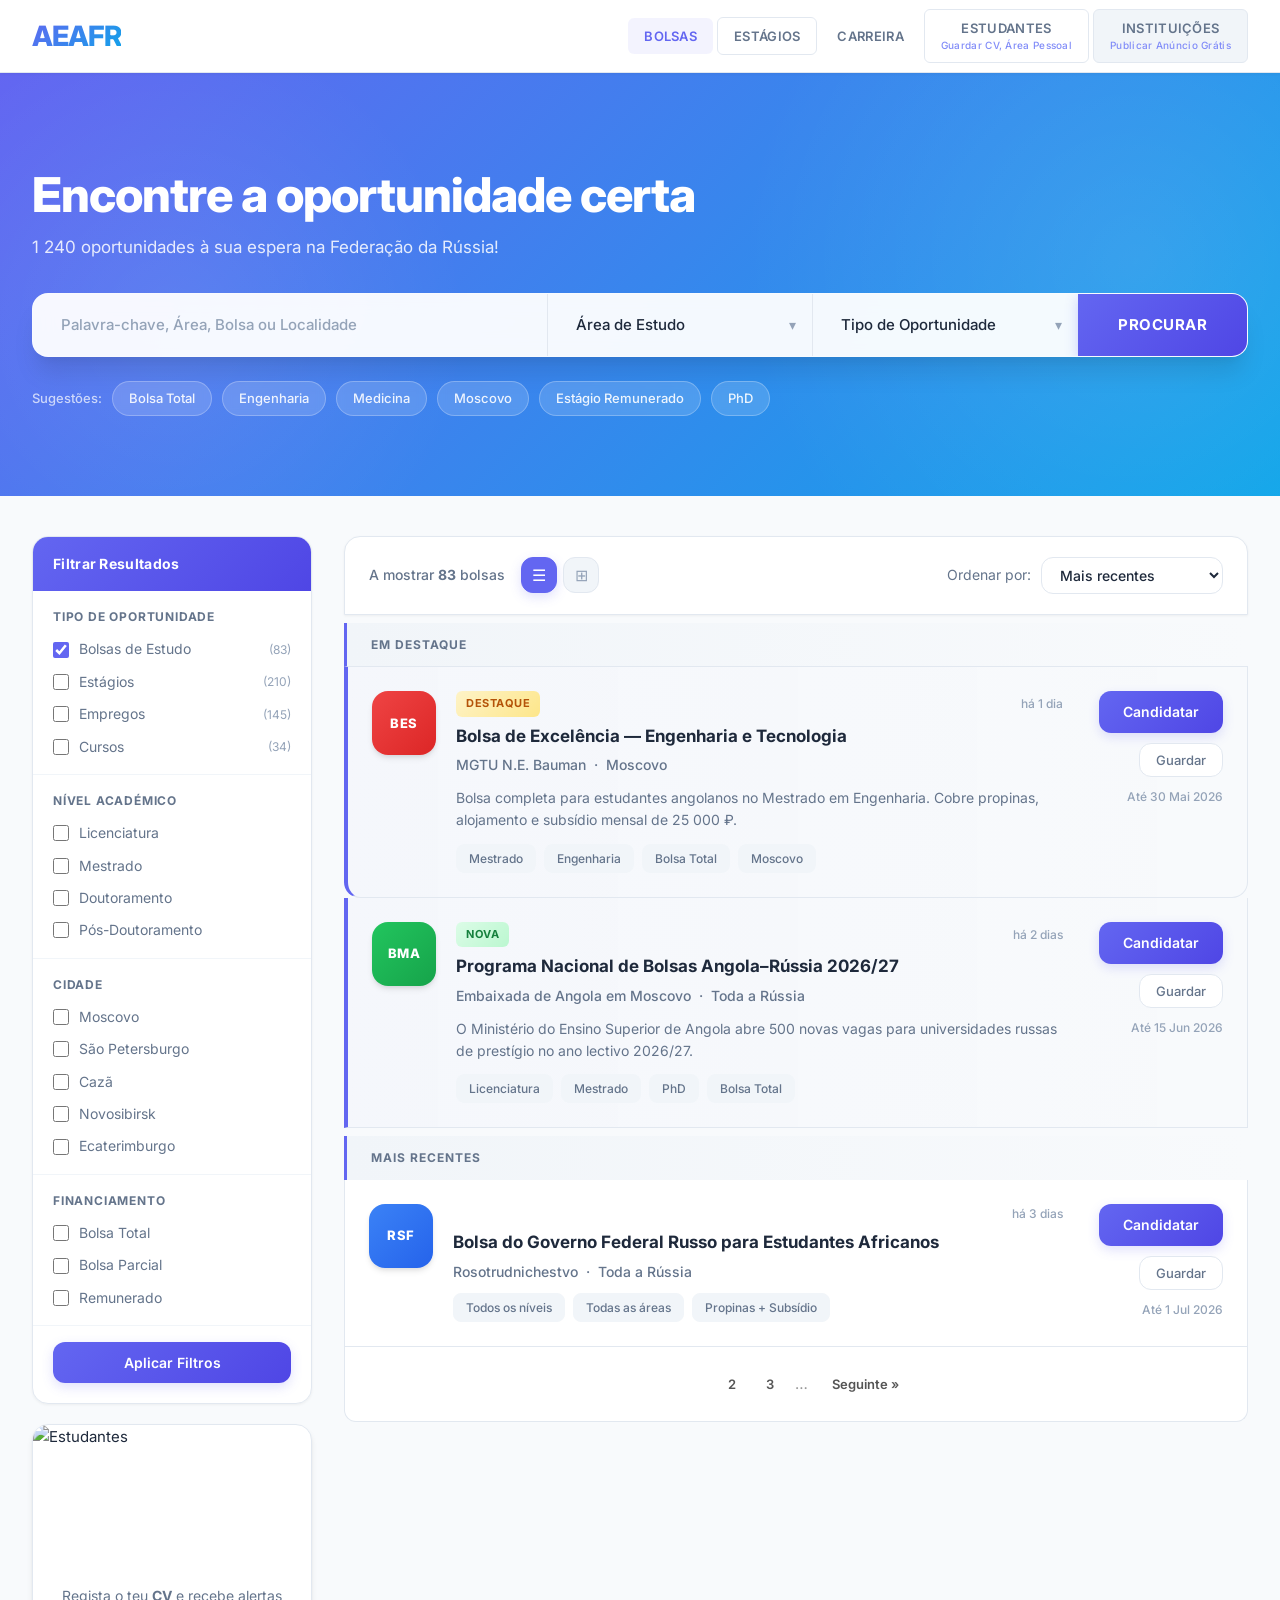
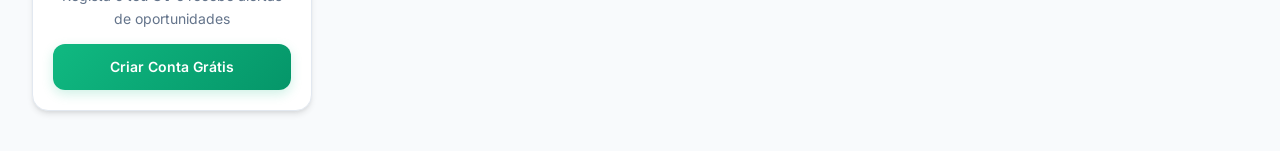
==== commit 78eb5e95: "Update website design and structure Key features implemented: - Updated .gitignore with comprehensiv" ====
--- a/index.html
+++ b/index.html
@@ -10,27 +10,10 @@
 </head>
 <body>
 
-  <!-- TOPBAR -->
-  <div class="topbar">
-    <div class="topbar-left">
-      <span class="topbar-menu">MENU</span>
-      <span class="topbar-sep">|</span>
-      <a href="#">MAIL</a>
-      <a href="#">NOTÍCIAS</a>
-    </div>
-    <div class="topbar-center">
-      <a href="index.html" class="topbar-logo">AEAFR</a>
-    </div>
-    <div class="topbar-right">
-      <a href="login.html" class="topbar-btn">Entrar</a>
-      <a href="register.html" class="topbar-btn topbar-btn-accent">Registar</a>
-    </div>
-  </div>
-
   <!-- HEADER -->
   <header class="header" id="header">
     <div class="header-inner">
-      <a href="index.html" class="brand">PORTAL</a>
+      <a href="index.html" class="brand">AEAFR</a>
       <nav class="main-nav">
         <a href="index.html" class="nav-item active">BOLSAS</a>
         <a href="estagios.html" class="nav-item bordered">ESTÁGIOS</a>
@@ -57,7 +40,7 @@
     </nav>
   </header>
 
-  <!-- HERO COM FOTO -->
+  <!-- HERO -->
   <section class="hero">
     <div class="hero-inner">
       <h1 class="hero-title">Encontre a oportunidade certa</h1>
@@ -69,12 +52,12 @@
         <div class="search-field search-select">
           <select id="searchArea">
             <option value="">Área de Estudo</option>
-            <option>Engenharia &amp; Tecnologia</option>
-            <option>Medicina &amp; Saúde</option>
+            <option>Engenharia & Tecnologia</option>
+            <option>Medicina & Saúde</option>
             <option>Ciências Naturais</option>
-            <option>Economia &amp; Negócios</option>
-            <option>Ciências Sociais &amp; Direito</option>
-            <option>Artes &amp; Humanidades</option>
+            <option>Economia & Negócios</option>
+            <option>Ciências Sociais & Direito</option>
+            <option>Artes & Humanidades</option>
             <option>Arquitectura</option>
             <option>Agronomia</option>
           </select>
@@ -140,13 +123,6 @@
             <label class="fcheck"><input type="checkbox" /> Bolsa Parcial</label>
             <label class="fcheck"><input type="checkbox" /> Remunerado</label>
           </div>
-          <div class="filter-group">
-            <h4 class="filter-heading">Entidade</h4>
-            <label class="fcheck"><input type="checkbox" /> Governo Angolano</label>
-            <label class="fcheck"><input type="checkbox" /> Governo Russo</label>
-            <label class="fcheck"><input type="checkbox" /> Universidades</label>
-            <label class="fcheck"><input type="checkbox" /> Empresas</label>
-          </div>
           <button class="btn-filter">Aplicar Filtros</button>
         </div>
         <div class="sidebar-banner">
@@ -249,299 +225,17 @@
           </div>
         </article>
 
-        <article class="listing-card">
-          <div class="listing-logo bg-purple">SPB</div>
-          <div class="listing-body">
-            <div class="listing-meta-top">
-              <span class="listing-badge badge-urgente">Urgente</span>
-              <span class="listing-date">há 4 dias</span>
-            </div>
-            <h2 class="listing-title"><a href="#">Bolsa de Investigação — Universidade de São Petersburgo</a></h2>
-            <p class="listing-org">SPbGU &nbsp;&middot;&nbsp; São Petersburgo</p>
-            <div class="listing-tags">
-              <span class="ltag">PhD</span>
-              <span class="ltag">Investigação</span>
-              <span class="ltag">São Petersburgo</span>
-            </div>
-          </div>
-          <div class="listing-actions">
-            <a href="#" class="btn-candidatar">Candidatar</a>
-            <button class="btn-guardar">Guardar</button>
-            <span class="listing-deadline">Até 10 Mai 2026</span>
-          </div>
-        </article>
-
-        <article class="listing-card">
-          <div class="listing-logo bg-orange">KFU</div>
-          <div class="listing-body">
-            <div class="listing-meta-top"><span class="listing-date">há 5 dias</span></div>
-            <h2 class="listing-title"><a href="#">Bolsa de Medicina — Universidade Federal de Cazã</a></h2>
-            <p class="listing-org">KFU &nbsp;&middot;&nbsp; Cazã</p>
-            <div class="listing-tags">
-              <span class="ltag">Mestrado</span><span class="ltag">Medicina</span><span class="ltag">Bolsa Parcial</span>
-            </div>
-          </div>
-          <div class="listing-actions">
-            <a href="#" class="btn-candidatar">Candidatar</a>
-            <button class="btn-guardar">Guardar</button>
-            <span class="listing-deadline">Até 20 Jun 2026</span>
-          </div>
-        </article>
-
-        <article class="listing-card">
-          <div class="listing-logo bg-teal">NSU</div>
-          <div class="listing-body">
-            <div class="listing-meta-top"><span class="listing-date">há 6 dias</span></div>
-            <h2 class="listing-title"><a href="#">Bolsa de Ciências — Universidade de Novosibirsk</a></h2>
-            <p class="listing-org">NSU &nbsp;&middot;&nbsp; Novosibirsk</p>
-            <div class="listing-tags">
-              <span class="ltag">Licenciatura</span><span class="ltag">Ciências</span><span class="ltag">Subsídio</span>
-            </div>
-          </div>
-          <div class="listing-actions">
-            <a href="#" class="btn-candidatar">Candidatar</a>
-            <button class="btn-guardar">Guardar</button>
-            <span class="listing-deadline">Até 5 Jul 2026</span>
-          </div>
-        </article>
-
         <div class="pagination">
           <button class="pag-btn active">1</button>
           <button class="pag-btn">2</button>
           <button class="pag-btn">3</button>
           <span class="pag-ellipsis">&hellip;</span>
-          <button class="pag-btn">9</button>
           <button class="pag-btn pag-next">Seguinte &raquo;</button>
         </div>
       </section>
     </div>
-
-    <!-- CATEGORIAS COM FOTOS -->
-    <section class="categories-section">
-      <div class="categories-inner">
-        <h2 class="section-heading">Explorar por Área</h2>
-        <div class="cat-grid">
-
-          <a href="bolsas.html?area=engenharia" class="cat-item" style="--img:url('https://images.unsplash.com/photo-1581091226825-a6a2a5aee158?auto=format&fit=crop&w=600&q=80')">
-            <div class="cat-overlay"><span class="cat-name">Engenharia</span><span class="cat-count">124 vagas</span></div>
-          </a>
-
-          <a href="bolsas.html?area=medicina" class="cat-item" style="--img:url('https://images.unsplash.com/photo-1576091160399-112ba8d25d1d?auto=format&fit=crop&w=600&q=80')">
-            <div class="cat-overlay"><span class="cat-name">Medicina</span><span class="cat-count">98 vagas</span></div>
-          </a>
-
-          <a href="bolsas.html?area=tecnologia" class="cat-item" style="--img:url('https://images.unsplash.com/photo-1518770660439-4636190af475?auto=format&fit=crop&w=600&q=80')">
-            <div class="cat-overlay"><span class="cat-name">Tecnologia</span><span class="cat-count">87 vagas</span></div>
-          </a>
-
-          <a href="bolsas.html?area=economia" class="cat-item" style="--img:url('https://images.unsplash.com/photo-1554224155-6726b3ff858f?auto=format&fit=crop&w=600&q=80')">
-            <div class="cat-overlay"><span class="cat-name">Economia</span><span class="cat-count">65 vagas</span></div>
-          </a>
-
-          <a href="bolsas.html?area=ciencias" class="cat-item" style="--img:url('https://images.unsplash.com/photo-1532094349884-543559244c1d?auto=format&fit=crop&w=600&q=80')">
-            <div class="cat-overlay"><span class="cat-name">Ciências</span><span class="cat-count">54 vagas</span></div>
-          </a>
-
-          <a href="bolsas.html?area=direito" class="cat-item" style="--img:url('https://images.unsplash.com/photo-1589829545856-d10d557cf95f?auto=format&fit=crop&w=600&q=80')">
-            <div class="cat-overlay"><span class="cat-name">Direito</span><span class="cat-count">43 vagas</span></div>
-          </a>
-
-          <a href="bolsas.html?area=arquitectura" class="cat-item" style="--img:url('https://images.unsplash.com/photo-1486325212027-8081e485255e?auto=format&fit=crop&w=600&q=80')">
-            <div class="cat-overlay"><span class="cat-name">Arquitectura</span><span class="cat-count">32 vagas</span></div>
-          </a>
-
-          <a href="bolsas.html?area=agronomia" class="cat-item" style="--img:url('https://images.unsplash.com/photo-1500937386664-56d1dfef3854?auto=format&fit=crop&w=600&q=80')">
-            <div class="cat-overlay"><span class="cat-name">Agronomia</span><span class="cat-count">28 vagas</span></div>
-          </a>
-
-        </div>
-      </div>
-    </section>
-
-    <!-- BANNER CTA COM FOTO -->
-    <section class="cta-photo">
-      <div class="cta-photo-overlay">
-        <div class="cta-photo-inner">
-          <div class="cta-text">
-            <h2>Junta-te a mais de 1 200 estudantes angolanos na Rússia</h2>
-            <p>Regista-te gratuitamente, guarda o teu CV e recebe alertas personalizados de bolsas e estágios.</p>
-          </div>
-          <div class="cta-btns">
-            <a href="register.html" class="btn-cta-white">Criar Conta Grátis</a>
-            <a href="bolsas.html" class="btn-cta-outline">Ver Todas as Bolsas</a>
-          </div>
-        </div>
-      </div>
-    </section>
-
-    <!-- EVENTOS E NOTÍCIAS -->
-    <section class="extra-section">
-      <div class="extra-inner">
-
-        <!-- EVENTOS -->
-        <div class="extra-col">
-          <div class="extra-header">
-            <h2>Próximos Eventos</h2>
-            <a href="eventos.html">Ver todos &raquo;</a>
-          </div>
-          <div class="events-list">
-
-            <article class="event-item">
-              <img src="https://images.unsplash.com/photo-1540575467063-178a50c2df87?auto=format&fit=crop&w=90&h=72&q=80" alt="Assembleia" class="event-img" loading="lazy" />
-              <div class="event-info">
-                <div class="event-date-label">3 Mai 2026 &nbsp;&middot;&nbsp; 14h00</div>
-                <h4><a href="#">Assembleia Geral da AEAFR 2026</a></h4>
-                <p>Centro Cultural Angolano, Moscovo</p>
-              </div>
-            </article>
-
-            <article class="event-item">
-              <img src="https://images.unsplash.com/photo-1505373877841-8d25f7d46678?auto=format&fit=crop&w=90&h=72&q=80" alt="Feira" class="event-img" loading="lazy" />
-              <div class="event-info">
-                <div class="event-date-label">10 Mai 2026 &nbsp;&middot;&nbsp; 10h00</div>
-                <h4><a href="#">Feira de Emprego Angola–Rússia 2026</a></h4>
-                <p>Expocentre, Moscovo</p>
-              </div>
-            </article>
-
-            <article class="event-item">
-              <img src="https://images.unsplash.com/photo-1524178232363-1fb2b075b655?auto=format&fit=crop&w=90&h=72&q=80" alt="Workshop" class="event-img" loading="lazy" />
-              <div class="event-info">
-                <div class="event-date-label">17 Mai 2026 &nbsp;&middot;&nbsp; 18h00</div>
-                <h4><a href="#">Workshop: Como Candidatar a Bolsas</a></h4>
-                <p>Online (Zoom)</p>
-              </div>
-            </article>
-
-            <article class="event-item">
-              <img src="https://images.unsplash.com/photo-1501281668745-f7f57925c3b4?auto=format&fit=crop&w=90&h=72&q=80" alt="Cultural" class="event-img" loading="lazy" />
-              <div class="event-info">
-                <div class="event-date-label">25 Mai 2026 &nbsp;&middot;&nbsp; 19h00</div>
-                <h4><a href="#">Noite Cultural Angolana — Kizomba &amp; Gastronomia</a></h4>
-                <p>Clube MGTU, Moscovo</p>
-              </div>
-            </article>
-
-          </div>
-        </div>
-
-        <!-- NOTÍCIAS -->
-        <div class="extra-col">
-          <div class="extra-header">
-            <h2>Últimas Notícias</h2>
-            <a href="noticias.html">Ver todas &raquo;</a>
-          </div>
-          <div class="news-list">
-
-            <article class="news-item">
-              <img src="https://images.unsplash.com/photo-1541339907198-e08756dedf3f?auto=format&fit=crop&w=90&h=72&q=80" alt="Bolsas" class="news-img" loading="lazy" />
-              <div class="news-info">
-                <span class="news-cat">Bolsas</span>
-                <h4><a href="#">Governo angolano abre 500 novas vagas para 2026/27 na Rússia</a></h4>
-                <span class="news-date">24 Abr 2026</span>
-              </div>
-            </article>
-
-            <article class="news-item">
-              <img src="https://images.unsplash.com/photo-1529070538774-1843cb3265df?auto=format&fit=crop&w=90&h=72&q=80" alt="Diplomacia" class="news-img" loading="lazy" />
-              <div class="news-info">
-                <span class="news-cat">Diplomacia</span>
-                <h4><a href="#">Embaixada de Angola lança novo serviço consular online</a></h4>
-                <span class="news-date">20 Abr 2026</span>
-              </div>
-            </article>
-
-            <article class="news-item">
-              <img src="https://images.unsplash.com/photo-1453738773917-9c3eff1db985?auto=format&fit=crop&w=90&h=72&q=80" alt="Carreira" class="news-img" loading="lazy" />
-              <div class="news-info">
-                <span class="news-cat">Carreira</span>
-                <h4><a href="#">Feira de Emprego Angola-Rússia 2026 recebe inscrições até Maio</a></h4>
-                <span class="news-date">18 Abr 2026</span>
-              </div>
-            </article>
-
-            <article class="news-item">
-              <img src="https://images.unsplash.com/photo-1513326738677-b964603b136d?auto=format&fit=crop&w=90&h=72&q=80" alt="Moscovo" class="news-img" loading="lazy" />
-              <div class="news-info">
-                <span class="news-cat">Cultura</span>
-                <h4><a href="#">Semana da Cultura Angolana em Moscovo celebra 30 anos de cooperação</a></h4>
-                <span class="news-date">12 Abr 2026</span>
-              </div>
-            </article>
-
-          </div>
-        </div>
-
-      </div>
-    </section>
-
   </main>
 
-  <!-- FOOTER -->
-  <footer class="footer">
-    <div class="footer-top">
-      <div class="footer-inner">
-        <div class="footer-col footer-brand">
-          <div class="footer-logo">AEAFR</div>
-          <p>Portal oficial da Associação dos Estudantes Angolanos na Federação da Rússia. Unidos pelo saber, movidos por Angola.</p>
-          <div class="footer-social">
-            <a href="#">FB</a><a href="#">IG</a><a href="#">TG</a><a href="#">WA</a>
-          </div>
-        </div>
-        <div class="footer-col">
-          <h4>Portal</h4>
-          <ul>
-            <li><a href="bolsas.html">Bolsas de Estudo</a></li>
-            <li><a href="estagios.html">Estágios</a></li>
-            <li><a href="#">Empregos</a></li>
-            <li><a href="#">Cursos &amp; Formação</a></li>
-            <li><a href="#">Alojamento</a></li>
-          </ul>
-        </div>
-        <div class="footer-col">
-          <h4>Serviços</h4>
-          <ul>
-            <li><a href="#">Apoio Jurídico</a></li>
-            <li><a href="#">Saúde &amp; Seguro</a></li>
-            <li><a href="#">Serviços de Tradução</a></li>
-            <li><a href="#">Documentação</a></li>
-            <li><a href="#">Informações de Visto</a></li>
-          </ul>
-        </div>
-        <div class="footer-col">
-          <h4>Associação</h4>
-          <ul>
-            <li><a href="#">Sobre a AEAFR</a></li>
-            <li><a href="#">Direcção</a></li>
-            <li><a href="#">Estatutos</a></li>
-            <li><a href="#">Notícias</a></li>
-            <li><a href="#">Contacto</a></li>
-          </ul>
-        </div>
-        <div class="footer-col">
-          <h4>Contacto</h4>
-          <ul class="footer-contact-list">
-            <li>Rua Lenina 25, Moscovo</li>
-            <li>+7 (495) 000-0000</li>
-            <li>geral@aeafr.org</li>
-            <li>Seg&ndash;Sex: 9h&ndash;18h</li>
-          </ul>
-        </div>
-      </div>
-    </div>
-    <div class="footer-bottom">
-      <div class="footer-inner footer-bottom-inner">
-        <span>&copy; 2026 AEAFR &mdash; Associação dos Estudantes Angolanos na Federação da Rússia</span>
-        <div class="footer-links">
-          <a href="#">Privacidade</a>
-          <a href="#">Termos</a>
-          <a href="#">Cookies</a>
-        </div>
-      </div>
-    </div>
-  </footer>
-
-  <button class="back-top" id="backTop" onclick="window.scrollTo({top:0,behavior:'smooth'})">&#8593;</button>
   <script src="js/main.js"></script>
 </body>
 </html>
--- a/css/style.css
+++ b/css/style.css
@@ -1,349 +1,502 @@
-/* ===== RESET ===== */
+/* ===== RESET & BASE ===== */
 *, *::before, *::after { box-sizing: border-box; margin: 0; padding: 0; }
 
 :root {
-  --green:       #2ecc40;
-  --green-dark:  #1a9e2e;
-  --teal:        #1b5e6e;
-  --teal-dark:   #0e3d4d;
-  --teal-light:  #246a7c;
-  --navy:        #1a2744;
-  --white:       #ffffff;
-  --grey-bg:     #f4f5f7;
-  --grey-light:  #e8eaed;
-  --grey-mid:    #c0c4cc;
-  --text:        #222222;
-  --text-light:  #666666;
-  --border:      #dde1e7;
-  --shadow:      0 1px 4px rgba(0,0,0,.10);
-  --shadow-md:   0 4px 16px rgba(0,0,0,.12);
-  --radius:      4px;
-  --topbar-h:    40px;
-  --header-h:    60px;
+  /* Nova paleta de cores - Moderno & Clean */
+  --primary: #6366f1;
+  --primary-dark: #4f46e5;
+  --primary-light: #818cf8;
+  --secondary: #0ea5e9;
+  --accent: #f59e0b;
+  --success: #10b981;
+  
+  --bg-body: #f8fafc;
+  --bg-card: #ffffff;
+  --bg-subtle: #f1f5f9;
+  
+  --text-primary: #1e293b;
+  --text-secondary: #64748b;
+  --text-muted: #94a3b8;
+  
+  --border: #e2e8f0;
+  --border-light: #f1f5f9;
+  
+  --shadow-sm: 0 1px 3px rgba(0,0,0,0.05);
+  --shadow: 0 4px 6px -1px rgba(0,0,0,0.1), 0 2px 4px -1px rgba(0,0,0,0.06);
+  --shadow-md: 0 10px 15px -3px rgba(0,0,0,0.1), 0 4px 6px -2px rgba(0,0,0,0.05);
+  --shadow-lg: 0 20px 25px -5px rgba(0,0,0,0.1), 0 10px 10px -5px rgba(0,0,0,0.04);
+  
+  --radius-sm: 6px;
+  --radius: 12px;
+  --radius-lg: 16px;
+  --radius-xl: 24px;
+  
+  --header-h: 72px;
 }
 
 html { scroll-behavior: smooth; }
-body { font-family: 'Inter', Arial, sans-serif; background: var(--grey-bg); color: var(--text); font-size: 14px; line-height: 1.5; }
-a { color: inherit; text-decoration: none; }
+body { 
+  font-family: 'Inter', -apple-system, BlinkMacSystemFont, 'Segoe UI', sans-serif; 
+  background: var(--bg-body); 
+  color: var(--text-primary); 
+  font-size: 15px; 
+  line-height: 1.6;
+  -webkit-font-smoothing: antialiased;
+  -moz-osx-font-smoothing: grayscale;
+}
+a { color: inherit; text-decoration: none; transition: color 0.2s; }
 ul { list-style: none; }
 img { display: block; max-width: 100%; }
 input, select, button { font-family: inherit; font-size: inherit; }
 
-/* ===== TOPBAR ===== */
-.topbar {
-  background: #1a1a1a;
-  height: var(--topbar-h);
-  display: flex;
-  align-items: center;
-  justify-content: space-between;
-  padding: 0 24px;
-  position: relative;
-  z-index: 200;
-}
-.topbar-left { display: flex; align-items: center; gap: 12px; }
-.topbar-left a, .topbar-left span { color: #999; font-size: 12px; transition: color .2s; }
-.topbar-left a:hover { color: #fff; }
-.topbar-menu { color: #ccc !important; font-weight: 700; letter-spacing: .5px; }
-.topbar-sep { color: #444 !important; }
-.topbar-center { position: absolute; left: 50%; transform: translateX(-50%); }
-.topbar-logo { color: #fff; font-weight: 800; font-size: 16px; letter-spacing: 2px; }
-.topbar-right { display: flex; align-items: center; gap: 8px; }
-.topbar-btn {
-  font-size: 12px; font-weight: 600;
-  padding: 5px 14px;
-  border: 1px solid rgba(255,255,255,.25);
-  border-radius: 3px;
-  color: rgba(255,255,255,.8);
-  transition: all .2s;
-}
-.topbar-btn:hover { color: #fff; border-color: rgba(255,255,255,.6); }
-.topbar-btn-accent { background: var(--teal); border-color: var(--teal); color: #fff; }
-.topbar-btn-accent:hover { background: var(--teal-dark); }
-
-/* ===== HEADER ===== */
+/* ===== HEADER MODERNO ===== */
 .header {
-  background: #fff;
-  border-bottom: 1px solid var(--grey-light);
+  background: rgba(255, 255, 255, 0.98);
+  backdrop-filter: blur(10px);
+  border-bottom: 1px solid var(--border);
   position: sticky;
   top: 0;
   z-index: 100;
-  box-shadow: var(--shadow);
+  box-shadow: var(--shadow-sm);
 }
 .header-inner {
-  max-width: 1240px;
+  max-width: 1280px;
   margin: 0 auto;
-  padding: 0 24px;
+  padding: 0 32px;
   height: var(--header-h);
   display: flex;
   align-items: center;
-  gap: 8px;
+  gap: 16px;
 }
 .brand {
-  font-size: 26px;
+  font-size: 28px;
   font-weight: 800;
-  color: var(--green-dark);
+  background: linear-gradient(135deg, var(--primary) 0%, var(--secondary) 100%);
+  -webkit-background-clip: text;
+  -webkit-text-fill-color: transparent;
+  background-clip: text;
   letter-spacing: -1px;
   flex-shrink: 0;
 }
-.main-nav { display: flex; align-items: center; gap: 2px; margin-left: auto; }
+.main-nav { display: flex; align-items: center; gap: 4px; margin-left: auto; }
 .nav-item {
   display: flex;
   flex-direction: column;
   align-items: center;
   justify-content: center;
-  padding: 8px 12px;
-  font-size: 12.5px;
-  font-weight: 700;
-  color: #444;
-  letter-spacing: .3px;
-  border-radius: var(--radius);
-  transition: all .18s;
+  padding: 10px 16px;
+  font-size: 13px;
+  font-weight: 600;
+  color: var(--text-secondary);
+  letter-spacing: 0.3px;
+  border-radius: var(--radius-sm);
+  transition: all 0.2s;
   text-align: center;
   line-height: 1.3;
   white-space: nowrap;
 }
-.nav-item small { font-size: 10px; font-weight: 400; color: #888; }
-.nav-item:hover { color: var(--green-dark); background: #f0faf0; }
-.nav-item.active { color: var(--green-dark); }
-.nav-item.bordered { border: 1.5px solid var(--grey-mid); }
-.nav-item.bordered:hover { border-color: var(--green-dark); }
-.nav-cta { border: 1.5px solid var(--grey-mid); min-width: 110px; }
-.nav-cta:hover { border-color: var(--teal); color: var(--teal); background: #f0f8ff; }
-.nav-cta small { color: #4a90d9; }
-.nav-cta-alt { background: var(--grey-bg); }
-
-.hamburger { display: none; flex-direction: column; gap: 5px; background: none; border: none; cursor: pointer; padding: 6px; margin-left: auto; }
-.hamburger span { width: 22px; height: 2px; background: #333; border-radius: 2px; display: block; }
-.mobile-nav { display: none; flex-direction: column; background: #fff; border-top: 1px solid var(--border); }
-.mobile-nav a { padding: 13px 24px; font-weight: 600; font-size: 14px; border-bottom: 1px solid var(--border); }
+.nav-item small { font-size: 10px; font-weight: 500; color: var(--text-muted); margin-top: 2px; }
+.nav-item:hover { color: var(--primary); background: var(--bg-subtle); }
+.nav-item.active { color: var(--primary); background: rgba(99, 102, 241, 0.08); }
+.nav-item.bordered { border: 1.5px solid var(--border); }
+.nav-item.bordered:hover { border-color: var(--primary); }
+.nav-cta { border: 1.5px solid var(--border); min-width: 120px; }
+.nav-cta:hover { border-color: var(--primary); color: var(--primary); background: rgba(99, 102, 241, 0.04); }
+.nav-cta small { color: var(--primary-light); }
+.nav-cta-alt { background: var(--bg-subtle); }
+
+.hamburger { display: none; flex-direction: column; gap: 5px; background: none; border: none; cursor: pointer; padding: 8px; margin-left: auto; border-radius: var(--radius-sm); transition: background 0.2s; }
+.hamburger:hover { background: var(--bg-subtle); }
+.hamburger span { width: 24px; height: 2.5px; background: var(--text-primary); border-radius: 2px; display: block; transition: all 0.2s; }
+.mobile-nav { display: none; flex-direction: column; background: var(--bg-card); border-top: 1px solid var(--border); }
+.mobile-nav a { padding: 16px 32px; font-weight: 600; font-size: 15px; border-bottom: 1px solid var(--border-light); color: var(--text-secondary); }
+.mobile-nav a:hover { background: var(--bg-subtle); color: var(--primary); }
 .mobile-nav.open { display: flex; }
 
-/* ===== HERO COM FOTO ===== */
+/* ===== HERO MODERNO ===== */
 .hero {
   position: relative;
-  background-image: url('https://images.unsplash.com/photo-1523050854058-8df90110c9f1?auto=format&fit=crop&w=1600&q=80');
-  background-size: cover;
-  background-position: center 30%;
-  padding: 72px 24px 60px;
+  background: linear-gradient(135deg, var(--primary) 0%, var(--secondary) 100%);
+  padding: 96px 32px 80px;
+  overflow: hidden;
 }
 .hero::before {
   content: '';
   position: absolute;
-  inset: 0;
-  background: linear-gradient(160deg, rgba(14,61,77,.93) 0%, rgba(27,102,120,.87) 100%);
+  top: -50%;
+  right: -20%;
+  width: 800px;
+  height: 800px;
+  background: radial-gradient(circle, rgba(255,255,255,0.1) 0%, transparent 70%);
+  border-radius: 50%;
+  pointer-events: none;
+}
+.hero::after {
+  content: '';
+  position: absolute;
+  bottom: -30%;
+  left: -10%;
+  width: 600px;
+  height: 600px;
+  background: radial-gradient(circle, rgba(255,255,255,0.08) 0%, transparent 70%);
+  border-radius: 50%;
+  pointer-events: none;
 }
 .hero-inner {
   position: relative;
   z-index: 1;
-  max-width: 1240px;
+  max-width: 1280px;
   margin: 0 auto;
 }
-.hero-title { font-size: clamp(22px, 3vw, 34px); font-weight: 700; color: #fff; margin-bottom: 6px; }
-.hero-sub { font-size: 15px; color: rgba(255,255,255,.75); margin-bottom: 24px; }
-
-/* SEARCH BAR */
+.hero-title { 
+  font-size: clamp(28px, 4vw, 48px); 
+  font-weight: 800; 
+  color: #fff; 
+  margin-bottom: 12px;
+  letter-spacing: -1px;
+  line-height: 1.1;
+}
+.hero-sub { 
+  font-size: 17px; 
+  color: rgba(255,255,255,0.85); 
+  margin-bottom: 32px;
+  max-width: 600px;
+  font-weight: 400;
+}
+
+/* SEARCH BAR MODERNA */
 .search-bar {
   display: flex;
   align-items: stretch;
-  background: #fff;
-  border-radius: var(--radius);
+  background: rgba(255, 255, 255, 0.95);
+  backdrop-filter: blur(10px);
+  border-radius: var(--radius-lg);
   overflow: hidden;
-  box-shadow: 0 4px 24px rgba(0,0,0,.3);
-  height: 52px;
+  box-shadow: var(--shadow-lg);
+  height: 64px;
+  border: 1px solid rgba(255,255,255,0.3);
 }
 .search-field {
   display: flex;
   align-items: center;
   flex: 1;
-  border-right: 1px solid var(--grey-light);
+  border-right: 1px solid var(--border);
   position: relative;
-}
+  padding: 0 8px;
+}
+.search-field:last-of-type { border-right: none; }
 .search-keyword { flex: 2; }
 .search-field input {
   width: 100%; height: 100%;
   border: none; outline: none;
-  padding: 0 16px;
-  font-size: 14px; color: var(--text);
+  padding: 0 20px;
+  font-size: 15px; color: var(--text-primary);
   background: transparent;
-}
-.search-field input::placeholder { color: #999; }
+  font-weight: 500;
+}
+.search-field input::placeholder { color: var(--text-muted); }
 .search-field select {
   width: 100%; height: 100%;
   border: none; outline: none;
-  padding: 0 36px 0 14px;
-  font-size: 14px; color: var(--text);
+  padding: 0 40px 0 20px;
+  font-size: 15px; color: var(--text-primary);
   background: transparent;
   appearance: none; cursor: pointer;
-}
-.select-arrow { position: absolute; right: 12px; color: #888; pointer-events: none; font-size: 12px; }
+  font-weight: 500;
+}
+.select-arrow { position: absolute; right: 16px; color: var(--text-muted); pointer-events: none; font-size: 14px; }
 .btn-search {
-  background: var(--navy);
+  background: linear-gradient(135deg, var(--primary) 0%, var(--primary-dark) 100%);
   color: #fff; border: none;
-  padding: 0 32px;
-  font-size: 14px; font-weight: 700; letter-spacing: .5px;
-  cursor: pointer; transition: background .18s;
+  padding: 0 40px;
+  font-size: 15px; font-weight: 700; letter-spacing: 0.5px;
+  cursor: pointer; transition: all 0.3s;
   white-space: nowrap; flex-shrink: 0;
-}
-.btn-search:hover { background: #0d1b33; }
-
-.hero-tags { margin-top: 16px; display: flex; align-items: center; flex-wrap: wrap; gap: 8px; }
-.tag-label { font-size: 12px; color: rgba(255,255,255,.6); }
+  box-shadow: 0 4px 12px rgba(99, 102, 241, 0.3);
+}
+.btn-search:hover { 
+  transform: translateY(-2px);
+  box-shadow: 0 6px 20px rgba(99, 102, 241, 0.4);
+}
+
+.hero-tags { margin-top: 24px; display: flex; align-items: center; flex-wrap: wrap; gap: 10px; }
+.tag-label { font-size: 13px; color: rgba(255,255,255,0.7); font-weight: 500; }
 .hero-tag {
-  font-size: 12px; color: rgba(255,255,255,.85);
-  background: rgba(255,255,255,.12);
-  border: 1px solid rgba(255,255,255,.2);
-  padding: 4px 12px; border-radius: 20px;
-  transition: all .18s;
-}
-.hero-tag:hover { background: rgba(255,255,255,.25); color: #fff; }
+  font-size: 13px; color: rgba(255,255,255,0.9);
+  background: rgba(255,255,255,0.15);
+  border: 1px solid rgba(255,255,255,0.25);
+  padding: 6px 16px; border-radius: 24px;
+  transition: all 0.2s;
+  font-weight: 500;
+  backdrop-filter: blur(4px);
+}
+.hero-tag:hover { 
+  background: rgba(255,255,255,0.25); 
+  color: #fff;
+  transform: translateY(-2px);
+  border-color: rgba(255,255,255,0.4);
+}
 
 /* ===== MAIN LAYOUT ===== */
-.main-content { max-width: 1240px; margin: 0 auto; padding: 0 24px; }
+.main-content { max-width: 1280px; margin: 0 auto; padding: 0 32px; }
 .content-wrap {
   display: grid;
-  grid-template-columns: 240px 1fr;
-  gap: 24px;
-  padding: 24px 0;
+  grid-template-columns: 280px 1fr;
+  gap: 32px;
+  padding: 40px 0;
   align-items: start;
 }
 
-/* ===== SIDEBAR ===== */
-.sidebar { display: flex; flex-direction: column; gap: 16px; position: sticky; top: calc(var(--header-h) + 12px); }
+/* ===== SIDEBAR MODERNA ===== */
+.sidebar { display: flex; flex-direction: column; gap: 20px; position: sticky; top: calc(var(--header-h) + 24px); }
 .sidebar-block {
-  background: #fff;
+  background: var(--bg-card);
   border: 1px solid var(--border);
-  border-radius: var(--radius);
+  border-radius: var(--radius-lg);
   overflow: hidden;
+  box-shadow: var(--shadow-sm);
 }
 .sidebar-title {
-  background: var(--teal); color: #fff;
-  font-size: 13px; font-weight: 700;
-  padding: 12px 16px; letter-spacing: .3px;
-}
-.filter-group { padding: 14px 16px; border-bottom: 1px solid var(--grey-light); }
-.filter-heading { font-size: 11px; font-weight: 700; text-transform: uppercase; letter-spacing: .5px; color: #666; margin-bottom: 10px; }
-.fcheck { display: flex; align-items: center; gap: 8px; font-size: 13px; color: var(--text); margin-bottom: 7px; cursor: pointer; }
+  background: linear-gradient(135deg, var(--primary) 0%, var(--primary-dark) 100%);
+  color: #fff;
+  font-size: 14px; font-weight: 700;
+  padding: 16px 20px; 
+  letter-spacing: 0.3px;
+}
+.filter-group { padding: 16px 20px; border-bottom: 1px solid var(--border-light); }
+.filter-heading { 
+  font-size: 12px; 
+  font-weight: 700; 
+  text-transform: uppercase; 
+  letter-spacing: 0.8px; 
+  color: var(--text-secondary); 
+  margin-bottom: 12px; 
+}
+.fcheck { 
+  display: flex; 
+  align-items: center; 
+  gap: 10px; 
+  font-size: 14px; 
+  color: var(--text-secondary); 
+  margin-bottom: 10px; 
+  cursor: pointer;
+  transition: color 0.2s;
+}
+.fcheck:hover { color: var(--primary); }
 .fcheck:last-child { margin-bottom: 0; }
-.fcheck input { accent-color: var(--teal); flex-shrink: 0; }
-.fcount { color: var(--text-light); font-size: 12px; }
+.fcheck input { accent-color: var(--primary); flex-shrink: 0; width: 16px; height: 16px; }
+.fcount { color: var(--text-muted); font-size: 12px; margin-left: auto; }
 .btn-filter {
-  display: block; width: calc(100% - 32px);
-  margin: 14px 16px;
-  padding: 10px;
-  background: var(--teal); color: #fff;
+  display: block; width: calc(100% - 40px);
+  margin: 16px 20px 20px;
+  padding: 12px;
+  background: linear-gradient(135deg, var(--primary) 0%, var(--primary-dark) 100%);
+  color: #fff;
   border: none; border-radius: var(--radius);
-  font-weight: 700; font-size: 13px;
-  cursor: pointer; transition: background .18s;
-}
-.btn-filter:hover { background: var(--teal-dark); }
+  font-weight: 600; font-size: 14px;
+  cursor: pointer; transition: all 0.3s;
+  box-shadow: 0 4px 12px rgba(99, 102, 241, 0.2);
+}
+.btn-filter:hover { 
+  transform: translateY(-2px);
+  box-shadow: 0 6px 16px rgba(99, 102, 241, 0.3);
+}
 
 .sidebar-banner {
-  background: #fff;
+  background: var(--bg-card);
   border: 1px solid var(--border);
-  border-radius: var(--radius);
+  border-radius: var(--radius-lg);
   overflow: hidden;
-}
-.banner-img { width: 100%; height: 120px; object-fit: cover; display: block; }
-.sidebar-banner-body { padding: 16px; text-align: center; }
-.sidebar-banner-body p { font-size: 13px; color: #555; margin-bottom: 12px; line-height: 1.6; }
+  box-shadow: var(--shadow);
+}
+.banner-img { width: 100%; height: 140px; object-fit: cover; display: block; }
+.sidebar-banner-body { padding: 20px; text-align: center; }
+.sidebar-banner-body p { font-size: 14px; color: var(--text-secondary); margin-bottom: 14px; line-height: 1.6; }
 .btn-banner {
-  display: block; background: var(--green-dark); color: #fff;
-  padding: 10px; border-radius: var(--radius);
-  font-weight: 700; font-size: 13px;
-  transition: background .18s;
-}
-.btn-banner:hover { background: #148023; }
-
-/* ===== LISTINGS ===== */
+  display: block; 
+  background: linear-gradient(135deg, var(--success) 0%, #059669 100%);
+  color: #fff;
+  padding: 12px; border-radius: var(--radius);
+  font-weight: 600; font-size: 14px;
+  transition: all 0.3s;
+  box-shadow: 0 4px 12px rgba(16, 185, 129, 0.2);
+}
+.btn-banner:hover { 
+  transform: translateY(-2px);
+  box-shadow: 0 6px 16px rgba(16, 185, 129, 0.3);
+}
+
+/* ===== LISTINGS MODERNOS ===== */
 .listings { display: flex; flex-direction: column; }
 .listings-header {
   display: flex; align-items: center; justify-content: space-between;
-  background: #fff;
+  background: var(--bg-card);
   border: 1px solid var(--border);
-  border-radius: var(--radius) var(--radius) 0 0;
-  padding: 12px 16px;
-  gap: 12px; flex-wrap: wrap;
-}
-.listings-info { display: flex; align-items: center; gap: 12px; }
-.listings-count { font-size: 13px; color: var(--text-light); }
-.view-tabs { display: flex; gap: 4px; }
+  border-radius: var(--radius-lg) var(--radius-lg) 0 0;
+  padding: 20px 24px;
+  gap: 16px; flex-wrap: wrap;
+  box-shadow: var(--shadow-sm);
+}
+.listings-info { display: flex; align-items: center; gap: 16px; }
+.listings-count { font-size: 14px; color: var(--text-secondary); font-weight: 500; }
+.view-tabs { display: flex; gap: 6px; }
 .view-tab {
-  width: 30px; height: 28px;
-  background: none; border: 1px solid var(--grey-mid);
+  width: 36px; height: 36px;
+  background: var(--bg-subtle); border: 1px solid var(--border);
   border-radius: var(--radius); cursor: pointer;
-  font-size: 14px; color: #888; transition: all .18s;
-}
-.view-tab.active, .view-tab:hover { background: var(--teal); color: #fff; border-color: var(--teal); }
-.listings-sort { display: flex; align-items: center; gap: 8px; font-size: 13px; color: var(--text-light); }
-.listings-sort select { border: 1px solid var(--grey-mid); padding: 5px 10px; border-radius: var(--radius); font-size: 13px; outline: none; cursor: pointer; }
+  font-size: 16px; color: var(--text-muted); transition: all 0.2s;
+  display: grid; place-items: center;
+}
+.view-tab.active, .view-tab:hover { 
+  background: var(--primary); 
+  color: #fff; 
+  border-color: var(--primary);
+  box-shadow: 0 4px 12px rgba(99, 102, 241, 0.2);
+}
+.listings-sort { display: flex; align-items: center; gap: 10px; font-size: 14px; color: var(--text-secondary); }
+.listings-sort select { 
+  border: 1px solid var(--border); 
+  padding: 8px 14px; 
+  border-radius: var(--radius); 
+  font-size: 14px; 
+  outline: none; 
+  cursor: pointer;
+  background: var(--bg-card);
+  color: var(--text-primary);
+  font-weight: 500;
+  transition: border-color 0.2s;
+}
+.listings-sort select:hover { border-color: var(--primary); }
 
 .listings-section-title {
-  background: var(--grey-light);
-  padding: 8px 16px;
-  font-size: 11px; font-weight: 700;
-  text-transform: uppercase; letter-spacing: .5px; color: #666;
-  border-left: 1px solid var(--border);
-  border-right: 1px solid var(--border);
-  margin-top: 4px;
-}
-
-/* LISTING CARD */
+  background: linear-gradient(90deg, var(--bg-subtle) 0%, transparent 100%);
+  padding: 12px 24px;
+  font-size: 12px; font-weight: 700;
+  text-transform: uppercase; letter-spacing: 1px; color: var(--text-secondary);
+  border-left: 3px solid var(--primary);
+  margin-top: 8px;
+}
+
+/* LISTING CARD MODERNO */
 .listing-card {
-  display: flex; align-items: flex-start; gap: 14px;
-  background: #fff;
+  display: flex; align-items: flex-start; gap: 20px;
+  background: var(--bg-card);
   border: 1px solid var(--border); border-top: none;
-  padding: 16px;
-  transition: background .15s, box-shadow .15s;
-}
-.listing-card:hover { background: #fafcff; box-shadow: inset 3px 0 0 var(--teal); }
-.listing-featured { border-left: 3px solid var(--teal); }
+  padding: 24px;
+  transition: all 0.3s;
+  position: relative;
+  overflow: hidden;
+}
+.listing-card:first-of-type { border-top: 1px solid var(--border); border-radius: 0 0 var(--radius-lg) var(--radius-lg); }
+.listing-card:hover { 
+  background: #fafcff; 
+  box-shadow: var(--shadow-md);
+  transform: translateY(-2px);
+  border-color: var(--primary-light);
+}
+.listing-featured { 
+  border-left: 4px solid var(--primary);
+  background: linear-gradient(90deg, rgba(99, 102, 241, 0.02) 0%, transparent 100%);
+}
 
 .listing-logo {
-  width: 52px; height: 52px; flex-shrink: 0;
-  border-radius: var(--radius);
+  width: 64px; height: 64px; flex-shrink: 0;
+  border-radius: var(--radius-lg);
   display: grid; place-items: center;
-  color: #fff; font-size: 11px; font-weight: 800; letter-spacing: .5px;
-}
-.bg-red    { background: #c0392b; }
-.bg-green  { background: #1a7a3a; }
-.bg-blue   { background: #1565c0; }
-.bg-purple { background: #6a1b9a; }
-.bg-orange { background: #d35400; }
-.bg-teal   { background: var(--teal); }
+  color: #fff; font-size: 13px; font-weight: 800; letter-spacing: 0.5px;
+  box-shadow: var(--shadow);
+}
+.bg-red    { background: linear-gradient(135deg, #ef4444 0%, #dc2626 100%); }
+.bg-green  { background: linear-gradient(135deg, #22c55e 0%, #16a34a 100%); }
+.bg-blue   { background: linear-gradient(135deg, #3b82f6 0%, #2563eb 100%); }
+.bg-purple { background: linear-gradient(135deg, #a855f7 0%, #9333ea 100%); }
+.bg-orange { background: linear-gradient(135deg, #f97316 0%, #ea580c 100%); }
+.bg-teal   { background: linear-gradient(135deg, var(--primary) 0%, var(--secondary) 100%); }
 
 .listing-body { flex: 1; min-width: 0; }
-.listing-meta-top { display: flex; align-items: center; gap: 8px; margin-bottom: 5px; }
-.listing-badge { font-size: 11px; font-weight: 700; padding: 2px 8px; border-radius: 3px; }
-.badge-destaque { background: #fff8e1; color: #c67c00; border: 1px solid #ffe082; }
-.badge-nova     { background: #e8f5e9; color: #2e7d32; border: 1px solid #a5d6a7; }
-.badge-urgente  { background: #fce4ec; color: #c62828; border: 1px solid #ef9a9a; }
-.listing-date { font-size: 11px; color: var(--text-light); margin-left: auto; }
-.listing-title { font-size: 15px; font-weight: 700; margin-bottom: 3px; line-height: 1.4; }
-.listing-title a:hover { color: var(--teal); }
-.listing-org { font-size: 13px; color: var(--text-light); margin-bottom: 6px; }
-.listing-desc { font-size: 13px; color: #555; margin-bottom: 8px; line-height: 1.55; }
-.listing-tags { display: flex; flex-wrap: wrap; gap: 6px; }
-.ltag { font-size: 11px; padding: 2px 8px; background: var(--grey-bg); border: 1px solid var(--grey-light); border-radius: 3px; color: #555; }
+.listing-meta-top { display: flex; align-items: center; gap: 10px; margin-bottom: 8px; }
+.listing-badge { 
+  font-size: 11px; 
+  font-weight: 700; 
+  padding: 4px 10px; 
+  border-radius: 6px;
+  text-transform: uppercase;
+  letter-spacing: 0.5px;
+}
+.badge-destaque { background: linear-gradient(135deg, #fef3c7 0%, #fde68a 100%); color: #b45309; }
+.badge-nova     { background: linear-gradient(135deg, #dcfce7 0%, #bbf7d0 100%); color: #15803d; }
+.badge-urgente  { background: linear-gradient(135deg, #fce7f3 0%, #fbcfe8 100%); color: #be123c; }
+.listing-date { font-size: 12px; color: var(--text-muted); margin-left: auto; font-weight: 500; }
+.listing-title { 
+  font-size: 17px; 
+  font-weight: 700; 
+  margin-bottom: 6px; 
+  line-height: 1.4;
+  color: var(--text-primary);
+}
+.listing-title a:hover { color: var(--primary); }
+.listing-org { 
+  font-size: 14px; 
+  color: var(--text-secondary); 
+  margin-bottom: 10px;
+  font-weight: 500;
+}
+.listing-desc { 
+  font-size: 14px; 
+  color: var(--text-secondary); 
+  margin-bottom: 12px; 
+  line-height: 1.6;
+}
+.listing-tags { display: flex; flex-wrap: wrap; gap: 8px; }
+.ltag { 
+  font-size: 12px; 
+  padding: 4px 12px; 
+  background: var(--bg-subtle); 
+  border: 1px solid var(--border-light); 
+  border-radius: 8px; 
+  color: var(--text-secondary);
+  font-weight: 500;
+  transition: all 0.2s;
+}
+.ltag:hover { background: var(--primary); color: #fff; border-color: var(--primary); }
 
 .listing-actions {
   display: flex; flex-direction: column; align-items: flex-end;
-  gap: 8px; flex-shrink: 0; min-width: 130px;
+  gap: 10px; flex-shrink: 0; min-width: 140px;
 }
 .btn-candidatar {
-  display: block; background: var(--teal); color: #fff;
-  padding: 8px 18px; border-radius: var(--radius);
-  font-weight: 700; font-size: 13px; text-align: center;
-  transition: background .18s; white-space: nowrap;
-}
-.btn-candidatar:hover { background: var(--teal-dark); }
+  display: block; 
+  background: linear-gradient(135deg, var(--primary) 0%, var(--primary-dark) 100%);
+  color: #fff;
+  padding: 10px 24px; 
+  border-radius: var(--radius);
+  font-weight: 600; font-size: 14px; text-align: center;
+  transition: all 0.3s; 
+  white-space: nowrap;
+  box-shadow: 0 4px 12px rgba(99, 102, 241, 0.2);
+}
+.btn-candidatar:hover { 
+  transform: translateY(-2px);
+  box-shadow: 0 6px 20px rgba(99, 102, 241, 0.3);
+}
 .btn-guardar {
-  background: none; border: 1px solid var(--grey-mid);
-  border-radius: var(--radius); padding: 6px 12px;
-  font-size: 12px; cursor: pointer; color: #666;
-  transition: all .18s; white-space: nowrap;
-}
-.btn-guardar:hover { border-color: var(--teal); color: var(--teal); }
-.listing-deadline { font-size: 11px; color: #888; text-align: right; }
+  background: var(--bg-card); 
+  border: 1.5px solid var(--border);
+  border-radius: var(--radius); 
+  padding: 8px 16px;
+  font-size: 13px; 
+  cursor: pointer; 
+  color: var(--text-secondary);
+  transition: all 0.2s; 
+  white-space: nowrap;
+  font-weight: 500;
+}
+.btn-guardar:hover { 
+  border-color: var(--primary); 
+  color: var(--primary);
+  background: rgba(99, 102, 241, 0.04);
+}
+.listing-deadline { font-size: 12px; color: var(--text-muted); text-align: right; font-weight: 500; }
 
 /* PAGINATION */
 .pagination {
